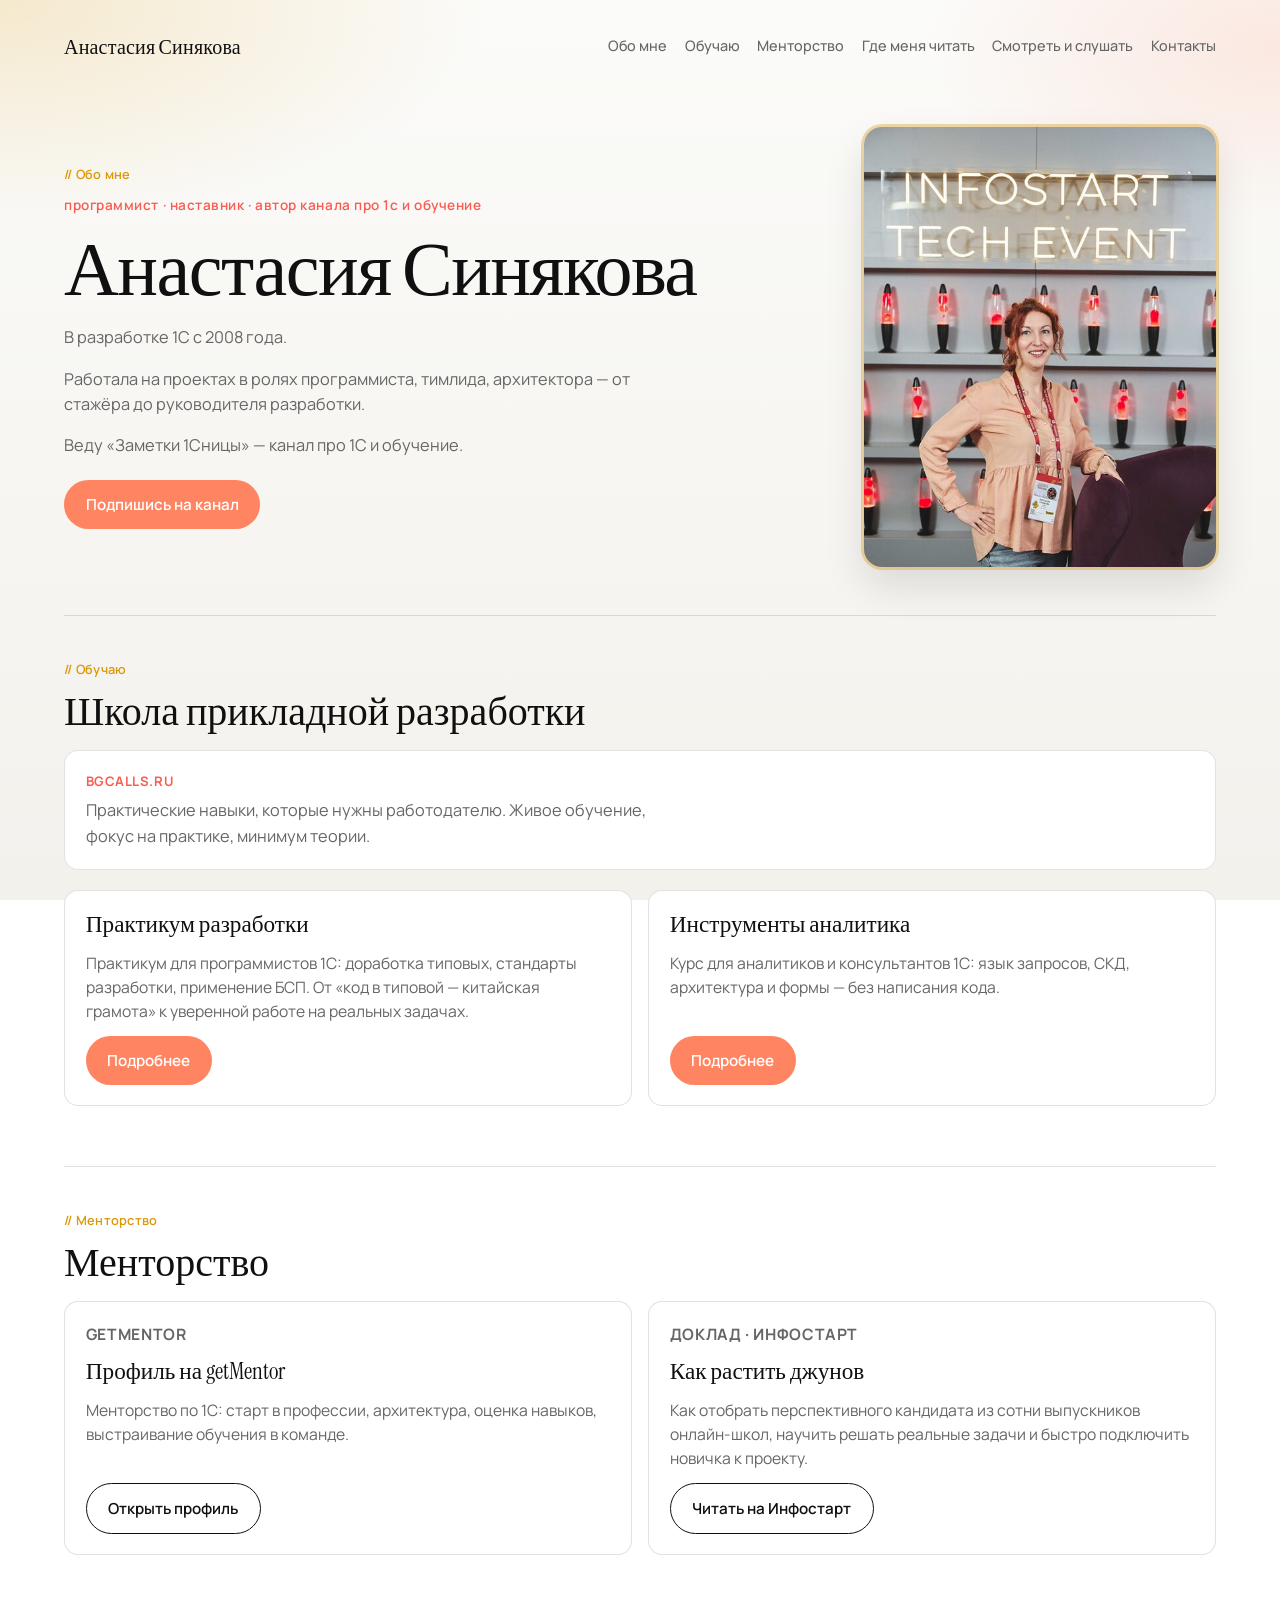
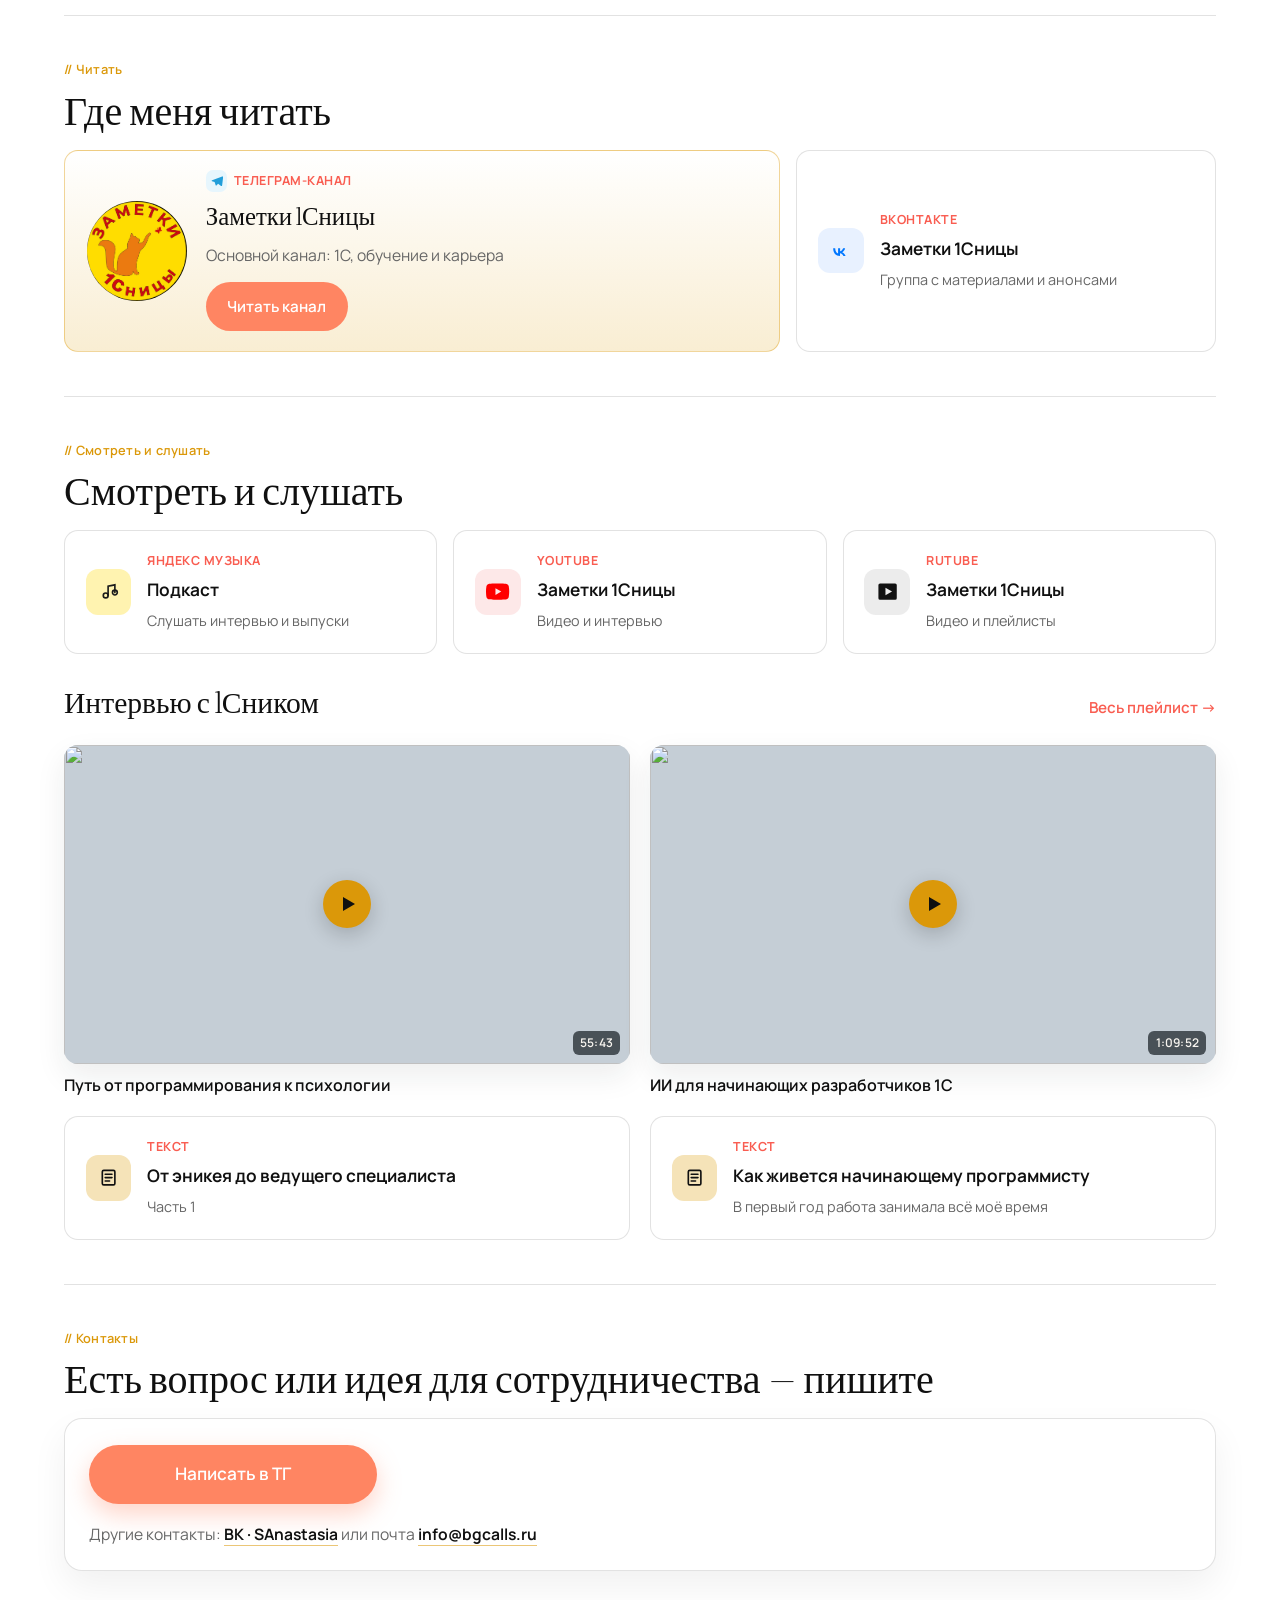
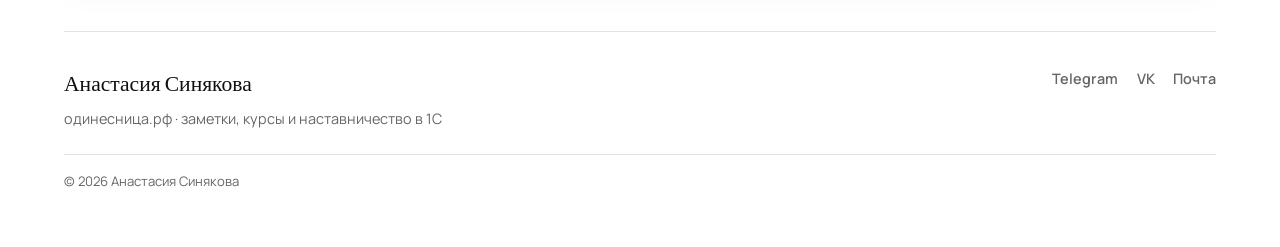
==== index.html @ dc279c99 "Keep two video interviews on the visiting card and point the rest to text posts on the blog. Co-auth" ====
<!DOCTYPE html>
<html lang="ru">
<head>
  <meta charset="UTF-8" />
  <meta name="viewport" content="width=device-width, initial-scale=1" />
  <title>Анастасия Синякова — одинесница.рф</title>
  <meta name="description" content="Анастасия Синякова — программист 1С, наставник, автор канала про 1С и обучение." />
  <link rel="preconnect" href="https://fonts.googleapis.com" />
  <link rel="preconnect" href="https://fonts.gstatic.com" crossorigin />
  <link href="https://fonts.googleapis.com/css2?family=Instrument+Serif:ital@0;1&family=Manrope:wght@400;500;600;700&display=swap" rel="stylesheet" />
  <link rel="icon" type="image/png" href="assets/zametki.png" />
  <link rel="apple-touch-icon" href="assets/zametki.png" />
  <link rel="stylesheet" href="styles.css" />
</head>
<body>
  <div class="page">
    <header class="site-header">
      <a class="logo" href="#about">Анастасия Синякова</a>
      <nav class="nav" aria-label="Разделы">
        <a href="#about">Обо мне</a>
        <a href="#obuchayu">Обучаю</a>
        <a href="#mentor">Менторство</a>
        <a href="#read">Где меня читать</a>
        <a href="#watch">Смотреть и слушать</a>
        <a href="#contacts">Контакты</a>
      </nav>
    </header>

    <main>
      <section class="hero reveal" id="about">
        <div class="hero-copy">
          <p class="section-label">// Обо мне</p>
          <p class="eyebrow">программист · наставник · автор канала про 1С и обучение</p>
          <h1>Анастасия&nbsp;Синякова</h1>
          <p class="section-text">
            В разработке 1С с 2008&nbsp;года.
          </p>
          <p class="section-text">
            Работала на проектах в ролях программиста, тимлида, архитектора —
            от стажёра до руководителя разработки.
          </p>
          <p class="section-text">
            Веду «Заметки&nbsp;1Сницы» — канал про 1С и обучение.
          </p>
          <a class="btn btn-primary" href="https://t.me/yellow_note" target="_blank" rel="noopener">
            Подпишись на канал
          </a>
        </div>
        <figure class="hero-photo">
          <img src="assets/anastasia.jpg" alt="Анастасия Синякова" width="640" height="800" />
        </figure>
      </section>

      <section class="section reveal" id="obuchayu">
        <p class="section-label">// Обучаю</p>
        <h2>Школа прикладной разработки</h2>
        <article class="school-card">
          <p class="school-kicker">bgcalls.ru</p>
          <p class="section-text">
            Практические навыки, которые нужны работодателю. Живое обучение,
            фокус на практике, минимум теории.
          </p>
        </article>
        <div class="course-grid stagger-in">
          <article class="course-card">
            <h3>Практикум разработки</h3>
            <p>
              Практикум для программистов 1С: доработка типовых, стандарты разработки,
              применение БСП. От «код в типовой — китайская грамота» к уверенной работе
              на реальных задачах.
            </p>
            <a class="btn btn-primary" href="https://bgcalls.ru/practice" target="_blank" rel="noopener">Подробнее</a>
          </article>
          <article class="course-card">
            <h3>Инструменты аналитика</h3>
            <p>
              Курс для аналитиков и консультантов 1С: язык запросов, СКД,
              архитектура и формы — без написания кода.
            </p>
            <a class="btn btn-primary" href="https://bgcalls.ru/tools" target="_blank" rel="noopener">Подробнее</a>
          </article>
        </div>
      </section>

      <section class="section reveal" id="mentor">
        <p class="section-label">// Менторство</p>
        <h2>Менторство</h2>
        <div class="course-grid stagger-in">
          <article class="mentor-card">
            <p class="school-kicker">getMentor</p>
            <h3>Профиль на getMentor</h3>
            <p>
              Менторство по 1С: старт в профессии, архитектура, оценка навыков,
              выстраивание обучения в команде.
            </p>
            <a class="btn btn-ghost" href="https://getmentor.dev/mentor/anastasiia-siniakova-1230" target="_blank" rel="noopener">Открыть профиль</a>
          </article>
          <article class="mentor-card">
            <p class="school-kicker">Доклад · Инфостарт</p>
            <h3>Как растить джунов</h3>
            <p>
              Как отобрать перспективного кандидата из сотни выпускников онлайн-школ,
              научить решать реальные задачи и быстро подключить новичка к проекту.
            </p>
            <a class="btn btn-ghost" href="https://infostart.ru/pm/2465328/" target="_blank" rel="noopener">Читать на Инфостарт</a>
          </article>
        </div>
      </section>

      <section class="section reveal" id="read">
        <p class="section-label">// Читать</p>
        <h2>Где меня читать</h2>
        <div class="read-grid stagger-in" aria-label="Где меня читать">
          <a class="social-card social-card-main" href="https://t.me/yellow_note" target="_blank" rel="noopener">
            <img class="channel-logo" src="assets/zametki.png" alt="Логотип канала «Заметки 1Сницы»" width="160" height="160" />
            <span class="social-card-copy">
              <span class="social-label">
                <span class="brand-icon brand-telegram" aria-hidden="true">
                  <svg viewBox="0 0 24 24"><path fill="currentColor" d="M21.5 4.5 3.8 11.2c-1.2.45-1.18 1.15-.22 1.45l4.55 1.42 1.74 5.35c.23.7.41.96.9.96.47 0 .68-.22 1.04-.6l2.5-2.57 5.2 3.84c.96.53 1.64.25 1.88-.89L23.2 5.66c.28-1.12-.43-1.62-1.7-1.16Z"/></svg>
                </span>
                Телеграм-канал
              </span>
              <span class="social-title">Заметки 1Сницы</span>
              <span class="social-desc">Основной канал: 1С, обучение и карьера</span>
              <span class="btn btn-primary">Читать канал</span>
            </span>
          </a>
          <a class="social-card social-card-row" href="https://vk.com/yellow_note" target="_blank" rel="noopener">
            <span class="brand-icon brand-icon-lg brand-vk" aria-hidden="true">
              <svg viewBox="0 0 24 24"><path fill="currentColor" d="M12.7 17.5h-1.3c-4.4 0-7-3-7.1-8h2.1c.1 3.6 1.7 5.1 3 5.4V9.5h2.1v3.1c1.3-.1 2.6-1.6 3.1-3.1h2.1c-.4 2.1-2 3.7-3.1 4.3 1.1.5 2.9 2 3.6 3.7h-2.3c-.5-1.3-1.8-2.6-3.5-2.8v2.8Z"/></svg>
            </span>
            <span class="social-card-copy">
              <span class="social-label">ВКонтакте</span>
              <span class="social-title">Заметки 1Сницы</span>
              <span class="social-desc">Группа с материалами и анонсами</span>
            </span>
          </a>
        </div>
      </section>

      <section class="section reveal" id="watch">
        <p class="section-label">// Смотреть и слушать</p>
        <h2>Смотреть и слушать</h2>
        <div class="watch-grid stagger-in" aria-label="Платформы">
          <a class="social-card social-card-row" href="https://music.yandex.ru/album/25889042" target="_blank" rel="noopener">
            <span class="brand-icon brand-icon-lg brand-ymusic" aria-hidden="true">
              <svg viewBox="0 0 24 24" fill="none"><path d="M9 18.5a2.5 2.5 0 1 0 0-5 2.5 2.5 0 0 0 0 5Z" stroke="currentColor" stroke-width="1.7"/><path d="M11.5 16V6.5l7-1.5V13" stroke="currentColor" stroke-width="1.7" stroke-linecap="round"/><path d="M18.5 15.5a2.5 2.5 0 1 0 0-5 2.5 2.5 0 0 0 0 5Z" stroke="currentColor" stroke-width="1.7"/></svg>
            </span>
            <span class="social-card-copy">
              <span class="social-label">Яндекс Музыка</span>
              <span class="social-title">Подкаст</span>
              <span class="social-desc">Слушать интервью и выпуски</span>
            </span>
          </a>
          <a class="social-card social-card-row" href="https://www.youtube.com/@yellow_notes" target="_blank" rel="noopener">
            <span class="brand-icon brand-icon-lg brand-youtube" aria-hidden="true">
              <svg viewBox="0 0 24 24"><path fill="currentColor" d="M23.5 6.2a3 3 0 0 0-2.1-2.1C19.5 3.6 12 3.6 12 3.6s-7.5 0-9.4.5A3 3 0 0 0 .5 6.2 31.5 31.5 0 0 0 0 12a31.5 31.5 0 0 0 .5 5.8 3 3 0 0 0 2.1 2.1c1.9.5 9.4.5 9.4.5s7.5 0 9.4-.5a3 3 0 0 0 2.1-2.1A31.5 31.5 0 0 0 24 12a31.5 31.5 0 0 0-.5-5.8ZM9.8 15.5V8.5L15.8 12l-6 3.5Z"/></svg>
            </span>
            <span class="social-card-copy">
              <span class="social-label">YouTube</span>
              <span class="social-title">Заметки 1Сницы</span>
              <span class="social-desc">Видео и интервью</span>
            </span>
          </a>
          <a class="social-card social-card-row" href="https://rutube.ru/channel/43497980/" target="_blank" rel="noopener">
            <span class="brand-icon brand-icon-lg brand-rutube" aria-hidden="true">
              <svg viewBox="0 0 24 24"><path fill="currentColor" d="M4.2 3.5h15.6A1.7 1.7 0 0 1 21.5 5.2v13.6a1.7 1.7 0 0 1-1.7 1.7H4.2A1.7 1.7 0 0 1 2.5 18.8V5.2A1.7 1.7 0 0 1 4.2 3.5Zm5.6 4.6v7.8l6.8-3.9-6.8-3.9Z"/></svg>
            </span>
            <span class="social-card-copy">
              <span class="social-label">RuTube</span>
              <span class="social-title">Заметки 1Сницы</span>
              <span class="social-desc">Видео и плейлисты</span>
            </span>
          </a>
        </div>

        <div class="section-head interviews-head">
          <h3 class="interviews-title">Интервью с 1Сником</h3>
          <a class="text-link" href="https://rutube.ru/plst/815380/" target="_blank" rel="noopener">Весь плейлист →</a>
        </div>
        <div class="video-grid">
          <a class="video-card" href="https://rutube.ru/video/4ad497bf7cc2895d8033623122143867/" target="_blank" rel="noopener">
            <div class="video-thumb">
              <img src="https://pic.rtbcdn.ru/video/2026-07-08/89/26/892669a21a1896ead6a1e924801299f7.jpg" alt="" loading="lazy" />
              <span class="play" aria-hidden="true"></span>
              <span class="duration">55:43</span>
            </div>
            <h3>Путь от программирования к психологии</h3>
          </a>
          <a class="video-card" href="https://rutube.ru/video/1ad2a1ddbba7c732e409848e9335a3c7/" target="_blank" rel="noopener">
            <div class="video-thumb">
              <img src="https://pic.rtbcdn.ru/video/2026-06-13/8b/f0/8bf0c888ad5359ac24db605c2f47b601.jpg" alt="" loading="lazy" />
              <span class="play" aria-hidden="true"></span>
              <span class="duration">1:09:52</span>
            </div>
            <h3>ИИ для начинающих разработчиков 1С</h3>
          </a>
        </div>
        <div class="video-grid interview-read-grid">
          <a class="social-card social-card-row" href="https://одинесница.рф/blog/tpost/0s7syhnmv1-intervyu-s-1snikom-ot-enikeya-do-vedusch" target="_blank" rel="noopener">
            <span class="brand-icon brand-icon-lg brand-textpost" aria-hidden="true">
              <svg viewBox="0 0 24 24" fill="none"><path d="M7 4.5h10A1.5 1.5 0 0 1 18.5 6v12A1.5 1.5 0 0 1 17 19.5H7A1.5 1.5 0 0 1 5.5 18V6A1.5 1.5 0 0 1 7 4.5Z" stroke="currentColor" stroke-width="1.7"/><path d="M8.5 8.5h7M8.5 12h7M8.5 15.5h4.5" stroke="currentColor" stroke-width="1.7" stroke-linecap="round"/></svg>
            </span>
            <span class="social-card-copy">
              <span class="social-label">Текст</span>
              <span class="social-title">От эникея до ведущего специалиста</span>
              <span class="social-desc">Часть 1</span>
            </span>
          </a>
          <a class="social-card social-card-row" href="https://одинесница.рф/blog/tpost/lai8ue43l1-intervyu-s-1snikom-kak-zhivetsya-nachina" target="_blank" rel="noopener">
            <span class="brand-icon brand-icon-lg brand-textpost" aria-hidden="true">
              <svg viewBox="0 0 24 24" fill="none"><path d="M7 4.5h10A1.5 1.5 0 0 1 18.5 6v12A1.5 1.5 0 0 1 17 19.5H7A1.5 1.5 0 0 1 5.5 18V6A1.5 1.5 0 0 1 7 4.5Z" stroke="currentColor" stroke-width="1.7"/><path d="M8.5 8.5h7M8.5 12h7M8.5 15.5h4.5" stroke="currentColor" stroke-width="1.7" stroke-linecap="round"/></svg>
            </span>
            <span class="social-card-copy">
              <span class="social-label">Текст</span>
              <span class="social-title">Как живется начинающему программисту</span>
              <span class="social-desc">В первый год работа занимала всё моё время</span>
            </span>
          </a>
        </div>
      </section>

      <section class="section reveal" id="contacts">
        <p class="section-label">// Контакты</p>
        <h2>Есть вопрос или идея для сотрудничества — пишите</h2>
        <div class="contacts-panel">
          <a class="btn btn-telegram" href="https://t.me/sAnastasia" target="_blank" rel="noopener">Написать в ТГ</a>
          <p class="contacts-alt">
            Другие контакты:
            <a href="https://vk.com/sanastasia" target="_blank" rel="noopener">ВК · SAnastasia</a>
            или почта
            <a href="mailto:info@bgcalls.ru">info@bgcalls.ru</a>
          </p>
        </div>
      </section>
    </main>

    <footer class="site-footer reveal">
      <div class="footer-main">
        <div class="footer-brand">
          <p class="footer-name">Анастасия Синякова</p>
          <p class="footer-muted">одинесница.рф · заметки, курсы и наставничество в 1С</p>
        </div>
        <ul class="footer-links">
          <li><a href="https://t.me/sAnastasia" target="_blank" rel="noopener">Telegram</a></li>
          <li><a href="https://vk.com/sanastasia" target="_blank" rel="noopener">VK</a></li>
          <li><a href="mailto:info@bgcalls.ru">Почта</a></li>
        </ul>
      </div>
      <p class="footer-copy">© <span id="year"></span> Анастасия Синякова</p>
    </footer>
  </div>

  <script src="script.js"></script>
</body>
</html>
---- styles.css ----
:root {
  --bg: #fbfbf9;
  --bg-deep: #f3f1ec;
  --ink: #101010;
  --muted: #666666;
  --line: rgba(16, 16, 16, 0.12);
  --yellow: #db9809;
  --yellow-soft: #f5e3b8;
  --coral: #ff8562;
  --coral-deep: #f95d51;
  --accent: var(--yellow);
  --surface: #ffffff;
  --radius: 14px;
  --font-sans: "Manrope", system-ui, sans-serif;
  --font-display: "Instrument Serif", Georgia, serif;
  --max: 72rem;
}

*,
*::before,
*::after {
  box-sizing: border-box;
}

html {
  scroll-behavior: smooth;
}

body {
  margin: 0;
  min-height: 100vh;
  font-family: var(--font-sans);
  color: var(--ink);
  background:
    radial-gradient(ellipse 70% 45% at 0% 0%, rgba(219, 152, 9, 0.18) 0%, transparent 55%),
    radial-gradient(ellipse 55% 40% at 100% 5%, rgba(255, 133, 98, 0.16) 0%, transparent 50%),
    linear-gradient(180deg, var(--bg) 0%, var(--bg-deep) 100%);
  background-attachment: fixed;
  line-height: 1.55;
  -webkit-font-smoothing: antialiased;
}

a {
  color: inherit;
  text-decoration: none;
}

img {
  display: block;
  max-width: 100%;
}

.page {
  width: min(100% - 2rem, var(--max));
  margin: 0 auto;
  padding: 1.25rem 0 3rem;
}

.site-header {
  display: flex;
  align-items: center;
  justify-content: space-between;
  gap: 1rem;
  padding: 0.75rem 0 1.5rem;
}

.logo {
  font-family: var(--font-display);
  font-size: 1.25rem;
  letter-spacing: 0.01em;
}

.nav {
  display: flex;
  flex-wrap: wrap;
  gap: 0.35rem 1.1rem;
  font-size: 0.9rem;
  font-weight: 500;
  color: var(--muted);
}

.nav a {
  position: relative;
  padding-bottom: 0.15rem;
  transition: color 0.2s ease;
}

.nav a::after {
  content: "";
  position: absolute;
  left: 0;
  bottom: 0;
  width: 100%;
  height: 1.5px;
  background: var(--yellow);
  transform: scaleX(0);
  transform-origin: left;
  transition: transform 0.28s ease;
}

.nav a:hover {
  color: var(--ink);
}

.nav a:hover::after {
  transform: scaleX(1);
}

.hero {
  display: grid;
  grid-template-columns: minmax(0, 1.15fr) minmax(220px, 0.75fr);
  gap: 2.5rem 3rem;
  align-items: center;
  padding: 2.5rem 0 3rem;
}

.hero-copy .section-label {
  margin-bottom: 0.65rem;
}

.hero-copy .section-text {
  max-width: 36rem;
}

.hero-copy .btn {
  margin: 0.35rem 0 0;
}

.channel-logo {
  display: block;
  width: 6.25rem;
  height: 6.25rem;
  border-radius: 50%;
  object-fit: cover;
  background: #f4d000;
  flex-shrink: 0;
}

.hero-photo {
  margin: 0;
  justify-self: end;
  width: min(100%, 22rem);
  aspect-ratio: 4 / 5;
  border-radius: 18px;
  overflow: hidden;
  background: var(--yellow-soft);
  box-shadow:
    0 0 0 3px rgba(219, 152, 9, 0.35),
    0 18px 40px rgba(16, 16, 16, 0.12);
  animation: photo-in 0.9s ease 0.15s both;
}

.hero-photo img {
  width: 100%;
  height: 100%;
  object-fit: cover;
  object-position: center top;
}

.eyebrow {
  margin: 0 0 0.85rem;
  font-size: 0.85rem;
  font-weight: 600;
  letter-spacing: 0.04em;
  text-transform: lowercase;
  color: var(--coral-deep);
}

.hero h1 {
  margin: 0 0 1rem;
  font-family: var(--font-display);
  font-size: clamp(2.75rem, 8vw, 4.75rem);
  font-weight: 400;
  line-height: 1.05;
  letter-spacing: -0.02em;
}

.lead {
  margin: 0 0 1.75rem;
  font-size: 1.05rem;
  color: var(--muted);
  max-width: 34rem;
}

.cta-row {
  display: flex;
  flex-wrap: wrap;
  gap: 0.75rem;
}

.btn {
  display: inline-flex;
  align-items: center;
  justify-content: center;
  padding: 0.8rem 1.35rem;
  border-radius: 999px;
  font-size: 0.95rem;
  font-weight: 600;
  transition: transform 0.2s ease, background 0.2s ease, color 0.2s ease, border-color 0.2s ease;
}

.btn:hover {
  transform: translateY(-1px);
}

.btn-primary {
  background: var(--coral);
  color: #fff;
}

.btn-primary:hover {
  background: var(--coral-deep);
}

.btn-ghost {
  background: transparent;
  border: 1.5px solid var(--ink);
  color: var(--ink);
}

.btn-ghost:hover {
  background: var(--yellow-soft);
  border-color: var(--yellow);
}

.section {
  padding: 2.75rem 0;
  border-top: 1px solid var(--line);
}

.section-label {
  margin: 0 0 0.5rem;
  font-size: 0.8rem;
  font-weight: 600;
  color: var(--yellow);
  letter-spacing: 0.02em;
}

.section h2 {
  margin: 0 0 1rem;
  font-family: var(--font-display);
  font-size: clamp(1.85rem, 4vw, 2.5rem);
  font-weight: 400;
  line-height: 1.15;
}

.section-text {
  margin: 0 0 1rem;
  max-width: 38rem;
  color: var(--muted);
  font-size: 1.02rem;
}

.section-text:last-child {
  margin-bottom: 0;
}

.about-grid {
  display: grid;
  grid-template-columns: minmax(0, 1.4fr) minmax(0, 0.85fr);
  gap: 2rem 2.5rem;
  align-items: start;
}

.about-copy .btn {
  margin-top: 0.35rem;
}

.about-points {
  list-style: none;
  margin: 0.35rem 0 0;
  padding: 0;
  display: grid;
  gap: 0.85rem;
}

.about-points li {
  display: grid;
  gap: 0.2rem;
  padding: 0.85rem 0;
  border-top: 1px solid var(--line);
}

.about-points li:last-child {
  border-bottom: 1px solid var(--line);
}

.point-label {
  font-family: var(--font-display);
  font-size: 1.35rem;
  line-height: 1.2;
  color: var(--ink);
}

.point-text {
  font-size: 0.92rem;
  color: var(--muted);
}

.section-head {
  display: flex;
  flex-wrap: wrap;
  align-items: baseline;
  justify-content: space-between;
  gap: 0.75rem 1.5rem;
  margin-bottom: 1.5rem;
}

.section-head h2 {
  margin: 0;
}

.text-link {
  font-size: 0.95rem;
  font-weight: 600;
  color: var(--coral-deep);
  transition: color 0.2s ease;
}

.text-link:hover {
  color: var(--ink);
}

.school-card,
.course-card,
.mentor-card,
.social-card {
  background: var(--surface);
  border: 1px solid var(--line);
  border-radius: var(--radius);
  padding: 1.25rem 1.3rem;
  transition: border-color 0.2s ease, transform 0.2s ease, background 0.2s ease;
}

.school-card {
  margin: 0.35rem 0 1.25rem;
}

.school-kicker {
  margin: 0 0 0.45rem;
  font-size: 0.82rem;
  font-weight: 700;
  letter-spacing: 0.04em;
  text-transform: uppercase;
  color: var(--coral-deep);
}

.course-grid,
.social-grid,
.read-grid,
.watch-grid {
  display: grid;
  gap: 1rem;
}

.course-grid {
  grid-template-columns: repeat(2, minmax(0, 1fr));
  margin-bottom: 1rem;
}

.course-card,
.mentor-card {
  display: flex;
  flex-direction: column;
  align-items: flex-start;
  gap: 0.75rem;
}

.mentor-card .school-kicker {
  margin-bottom: 0;
}

.course-card h3,
.mentor-card h3 {
  margin: 0;
  font-family: var(--font-display);
  font-size: 1.45rem;
  font-weight: 400;
  line-height: 1.2;
}

.course-card p,
.mentor-card p {
  margin: 0;
  color: var(--muted);
  font-size: 0.98rem;
}

.course-card .btn,
.mentor-card .btn {
  margin-top: auto;
}

.social-grid {
  grid-template-columns: repeat(3, minmax(0, 1fr));
  margin-top: 0.35rem;
}

.read-grid {
  grid-template-columns: minmax(0, 1.45fr) minmax(0, 0.85fr);
  margin-top: 0.35rem;
  align-items: stretch;
}

.social-card {
  display: flex;
  flex-direction: column;
  gap: 0.35rem;
}

.social-card-main {
  display: grid;
  grid-template-columns: auto minmax(0, 1fr);
  align-items: center;
  gap: 1rem 1.2rem;
  padding: 1.2rem 1.35rem;
  border-color: rgba(219, 152, 9, 0.4);
  background: linear-gradient(180deg, #fff 0%, var(--yellow-soft) 160%);
}

.social-card-copy {
  display: flex;
  flex-direction: column;
  align-items: flex-start;
  gap: 0.4rem;
  min-width: 0;
}

.social-card-row {
  display: grid;
  grid-template-columns: auto minmax(0, 1fr);
  align-items: center;
  gap: 0.9rem 1rem;
}

.brand-icon {
  display: grid;
  place-items: center;
  width: 1.35rem;
  height: 1.35rem;
  border-radius: 7px;
  flex-shrink: 0;
}

.brand-icon svg {
  width: 0.85rem;
  height: 0.85rem;
}

.brand-icon-lg {
  width: 2.85rem;
  height: 2.85rem;
  border-radius: 12px;
}

.brand-icon-lg svg {
  width: 1.45rem;
  height: 1.45rem;
}

.brand-telegram {
  background: #e7f6fd;
  color: #229ed9;
}

.brand-vk {
  background: #e8f1ff;
  color: #0077ff;
}

.brand-youtube {
  background: #fde8e8;
  color: #ff0000;
}

.brand-rutube {
  background: #ececec;
  color: #111;
}

.brand-ymusic {
  background: #fff3b0;
  color: #1a1a1a;
}

.brand-textpost {
  background: var(--yellow-soft);
  color: var(--ink);
}

.watch-grid {
  grid-template-columns: repeat(auto-fit, minmax(15.5rem, 1fr));
  margin: 0.35rem 0 2rem;
}

.interviews-head {
  margin-top: 0.5rem;
}

.interviews-title {
  margin: 0;
  font-family: var(--font-display);
  font-size: clamp(1.45rem, 3vw, 1.85rem);
  font-weight: 400;
  line-height: 1.2;
}


.social-card-main .social-title {
  font-family: var(--font-display);
  font-size: 1.55rem;
  font-weight: 400;
}

.social-card-main .social-desc {
  font-size: 0.98rem;
  margin-bottom: 0.35rem;
}

.social-card-main .btn {
  margin-top: 0.2rem;
  pointer-events: none;
}

.social-card:hover,
.course-card:hover,
.mentor-card:hover {
  border-color: rgba(219, 152, 9, 0.55);
  background: #fff;
  transform: translateY(-2px);
}

.social-card-main:hover {
  background: linear-gradient(180deg, #fff 0%, var(--yellow-soft) 160%);
}

.social-label {
  display: inline-flex;
  align-items: center;
  gap: 0.4rem;
  font-size: 0.78rem;
  font-weight: 700;
  letter-spacing: 0.04em;
  text-transform: uppercase;
  color: var(--coral-deep);
}

.social-title {
  font-weight: 650;
  font-size: 1.08rem;
}

.social-desc {
  font-size: 0.9rem;
  color: var(--muted);
}

.js .stagger-in:not(.is-in) > * {
  opacity: 0;
  transform: translateY(10px);
}

.stagger-in.is-in > * {
  animation: rise 0.55s ease both;
}

.stagger-in.is-in > *:nth-child(1) { animation-delay: 0.02s; }
.stagger-in.is-in > *:nth-child(2) { animation-delay: 0.1s; }
.stagger-in.is-in > *:nth-child(3) { animation-delay: 0.18s; }

.video-grid {
  display: grid;
  grid-template-columns: repeat(2, minmax(0, 1fr));
  gap: 1.25rem;
}

.interview-read-grid {
  margin-top: 1.25rem;
}

.video-card {
  display: flex;
  flex-direction: column;
  gap: 0.7rem;
}

.video-card h3 {
  margin: 0;
  font-family: var(--font-sans);
  font-size: 1rem;
  font-weight: 600;
  line-height: 1.35;
}

.video-thumb {
  position: relative;
  overflow: hidden;
  border-radius: var(--radius);
  aspect-ratio: 16 / 9;
  background: #c5ced6;
  box-shadow: 0 12px 30px rgba(26, 34, 40, 0.08);
}

.video-thumb img {
  width: 100%;
  height: 100%;
  object-fit: cover;
  transition: transform 0.45s ease;
}

.video-card:hover .video-thumb img {
  transform: scale(1.04);
}

.play {
  position: absolute;
  inset: 50% auto auto 50%;
  width: 3rem;
  height: 3rem;
  margin: -1.5rem 0 0 -1.5rem;
  border-radius: 50%;
  background: var(--yellow);
  box-shadow: 0 6px 20px rgba(16, 16, 16, 0.2);
  transition: transform 0.2s ease;
}

.play::after {
  content: "";
  position: absolute;
  top: 50%;
  left: 54%;
  width: 0;
  height: 0;
  border-style: solid;
  border-width: 0.45rem 0 0.45rem 0.75rem;
  border-color: transparent transparent transparent var(--ink);
  transform: translate(-50%, -50%);
}

.video-card:hover .play {
  transform: scale(1.06);
}

.duration {
  position: absolute;
  right: 0.6rem;
  bottom: 0.55rem;
  padding: 0.15rem 0.45rem;
  border-radius: 6px;
  background: rgba(26, 34, 40, 0.72);
  color: #f7f4ef;
  font-size: 0.75rem;
  font-weight: 600;
  letter-spacing: 0.02em;
}

.contacts-panel {
  margin-top: 0.5rem;
  padding: 1.6rem 1.5rem 1.5rem;
  background: var(--surface);
  border: 1px solid var(--line);
  border-radius: calc(var(--radius) + 4px);
  box-shadow: 0 16px 36px rgba(16, 16, 16, 0.06);
}

.btn-telegram {
  display: inline-flex;
  min-width: min(100%, 18rem);
  padding: 1rem 1.7rem;
  font-size: 1.08rem;
  background: var(--coral);
  color: #fff;
  box-shadow: 0 10px 24px rgba(255, 133, 98, 0.35);
}

.btn-telegram:hover {
  background: var(--coral-deep);
  box-shadow: 0 12px 28px rgba(249, 93, 81, 0.4);
}

.contacts-alt {
  margin: 1.15rem 0 0;
  max-width: 36rem;
  color: var(--muted);
  font-size: 0.98rem;
}

.contacts-alt a {
  font-weight: 650;
  color: var(--ink);
  border-bottom: 1.5px solid rgba(219, 152, 9, 0.55);
  transition: color 0.2s ease, border-color 0.2s ease;
}

.contacts-alt a:hover {
  color: var(--coral-deep);
  border-color: var(--coral);
}

.site-footer {
  margin-top: 1rem;
  padding: 2.25rem 0 0.5rem;
  border-top: 1px solid var(--line);
  font-size: 0.9rem;
}

.footer-main {
  display: flex;
  flex-wrap: wrap;
  align-items: flex-start;
  justify-content: space-between;
  gap: 1.25rem 2rem;
  margin-bottom: 1.5rem;
}

.footer-name {
  margin: 0 0 0.35rem;
  font-family: var(--font-display);
  font-size: 1.35rem;
}

.footer-brand .footer-muted {
  margin: 0;
  max-width: 26rem;
}

.footer-links {
  list-style: none;
  margin: 0;
  padding: 0;
  display: flex;
  flex-wrap: wrap;
  gap: 0.5rem 1.15rem;
  font-weight: 600;
}

.footer-links a {
  color: var(--muted);
  transition: color 0.2s ease;
}

.footer-links a:hover {
  color: var(--coral-deep);
}

.footer-copy {
  margin: 0;
  padding-top: 1rem;
  border-top: 1px solid var(--line);
  color: var(--muted);
  font-size: 0.82rem;
}

.footer-muted {
  color: var(--muted);
}

.js .reveal {
  opacity: 0;
  transform: translateY(16px);
  transition: opacity 0.65s ease, transform 0.65s ease;
}

.js .reveal.is-in {
  opacity: 1;
  transform: translateY(0);
}

@keyframes rise {
  from {
    opacity: 0;
    transform: translateY(14px);
  }
  to {
    opacity: 1;
    transform: translateY(0);
  }
}

@keyframes photo-in {
  from {
    opacity: 0;
    transform: translateY(18px) scale(0.98);
  }
  to {
    opacity: 1;
    transform: translateY(0) scale(1);
  }
}

@media (max-width: 820px) {
  .hero {
    grid-template-columns: 1fr;
    padding: 2rem 0 2.25rem;
  }

  .hero-photo {
    order: -1;
    justify-self: start;
    width: min(100%, 16rem);
  }

  .channel-logo {
    width: 4.75rem;
    height: 4.75rem;
  }

  .about-grid {
    grid-template-columns: 1fr;
    gap: 1.25rem;
  }

  .course-grid,
  .social-grid,
  .read-grid,
  .watch-grid {
    grid-template-columns: 1fr;
  }
}

@media (max-width: 720px) {
  .site-header {
    flex-direction: column;
    align-items: flex-start;
  }

  .video-grid {
    grid-template-columns: 1fr;
  }
}

@media (prefers-reduced-motion: reduce) {
  html {
    scroll-behavior: auto;
  }

  body {
    background-attachment: scroll;
  }

  .reveal,
  .hero-photo,
  .video-thumb img,
  .play,
  .btn,
  .btn-telegram,
  .course-card,
  .social-card,
  .mentor-card,
  .nav a::after,
  .js .stagger-in:not(.is-in) > * {
    animation: none !important;
    transition: none !important;
    opacity: 1 !important;
    transform: none !important;
  }
}
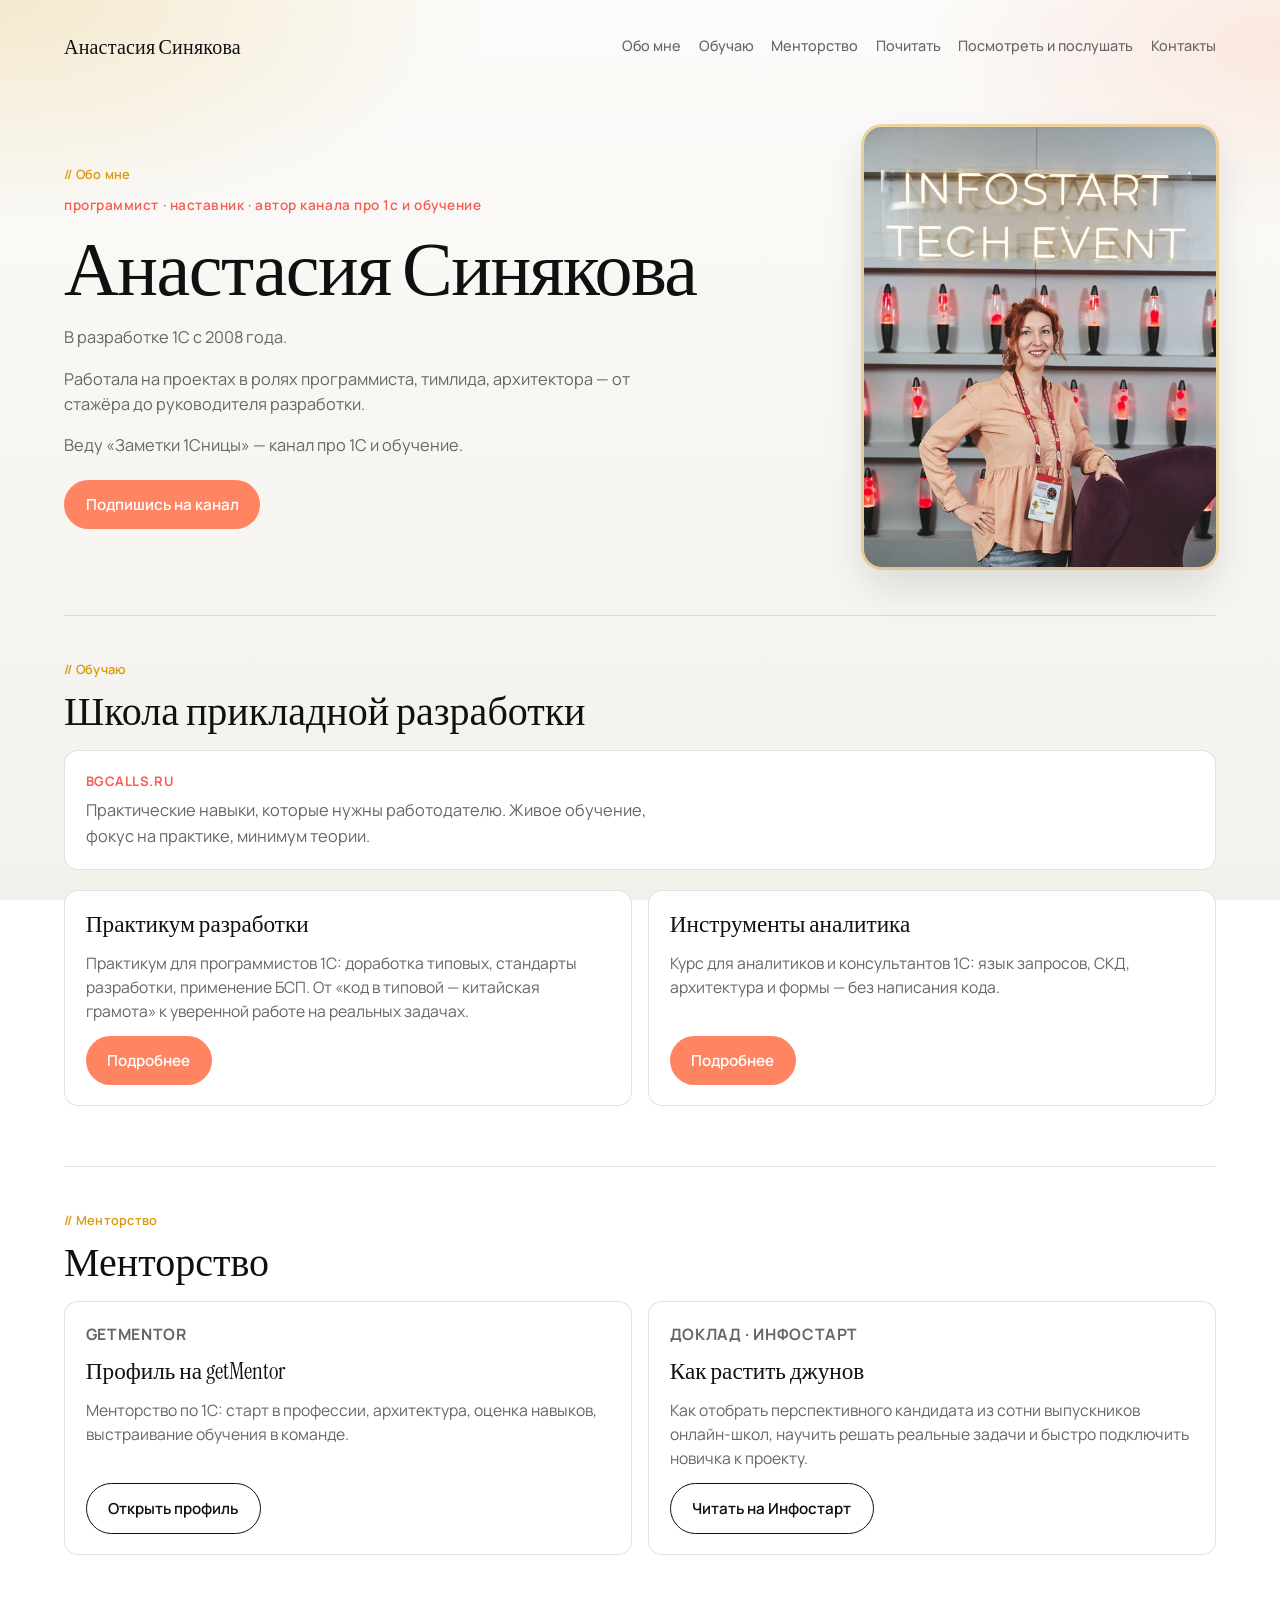
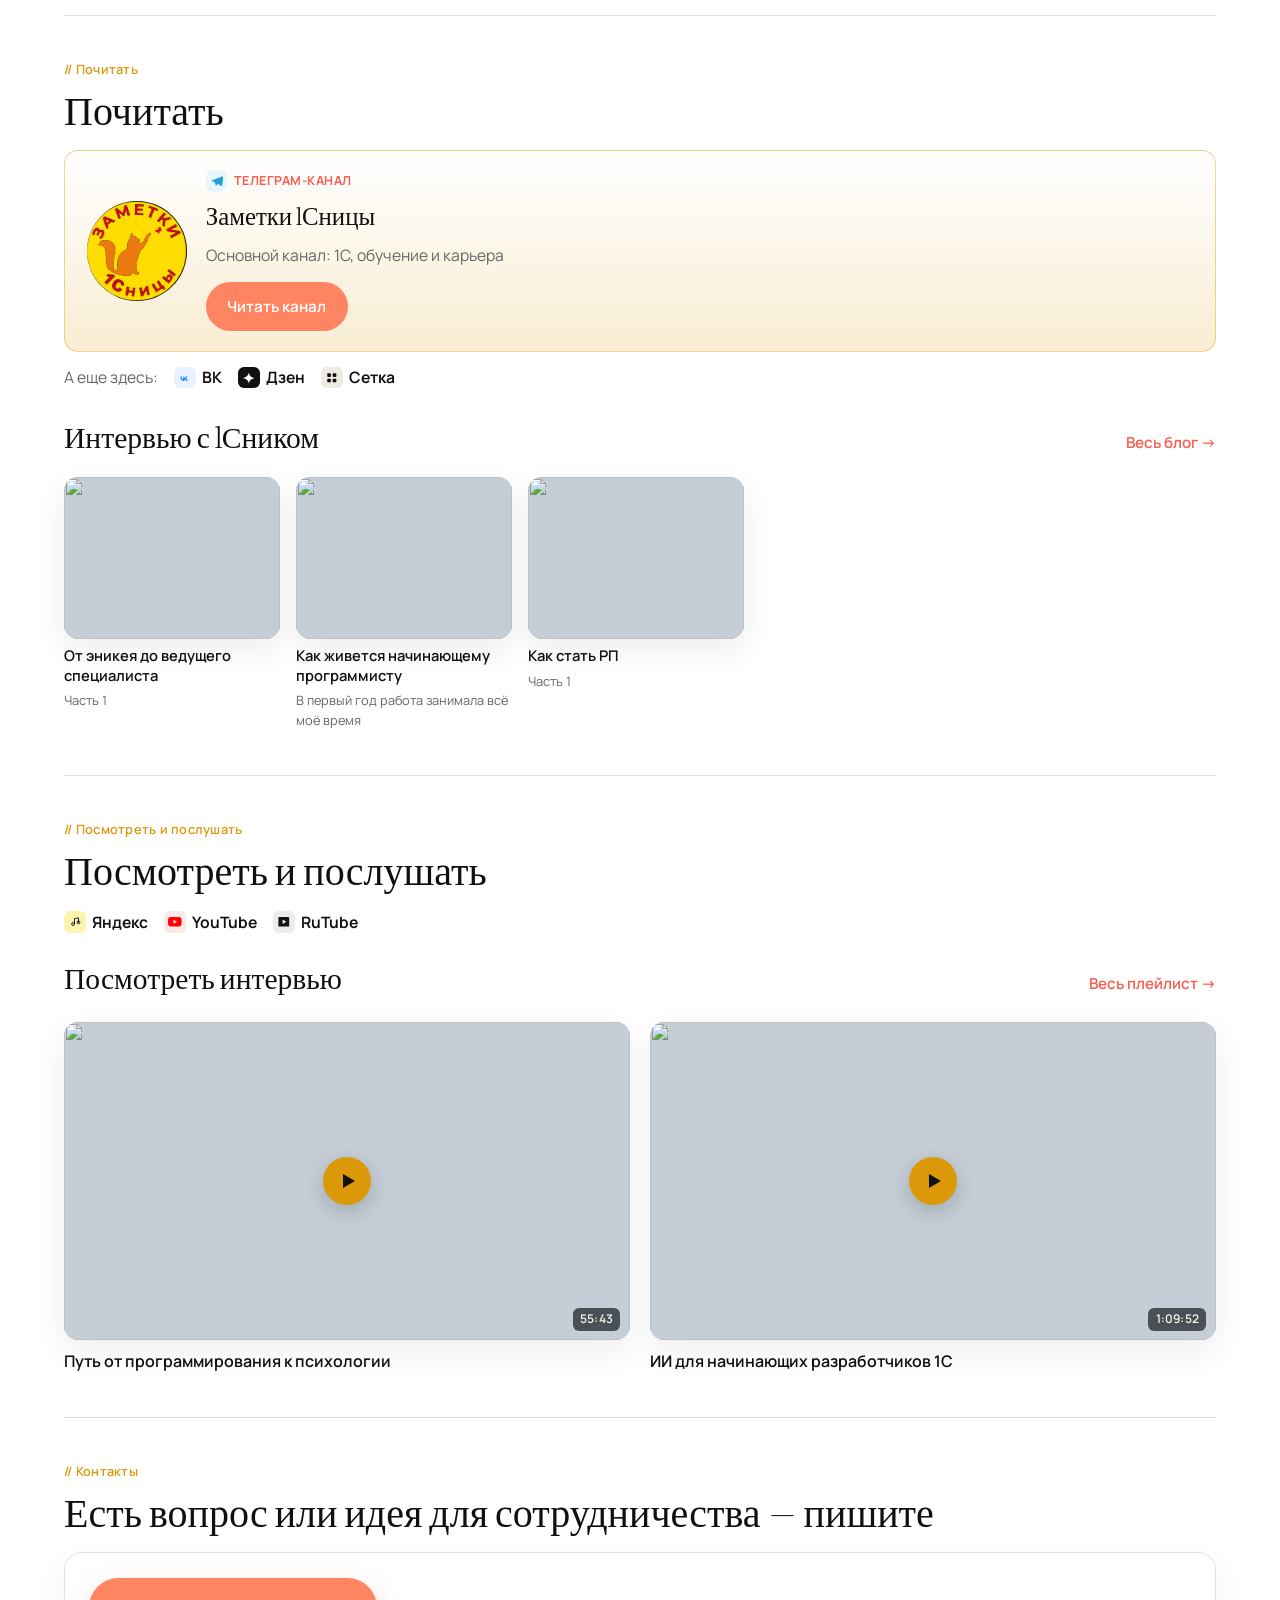
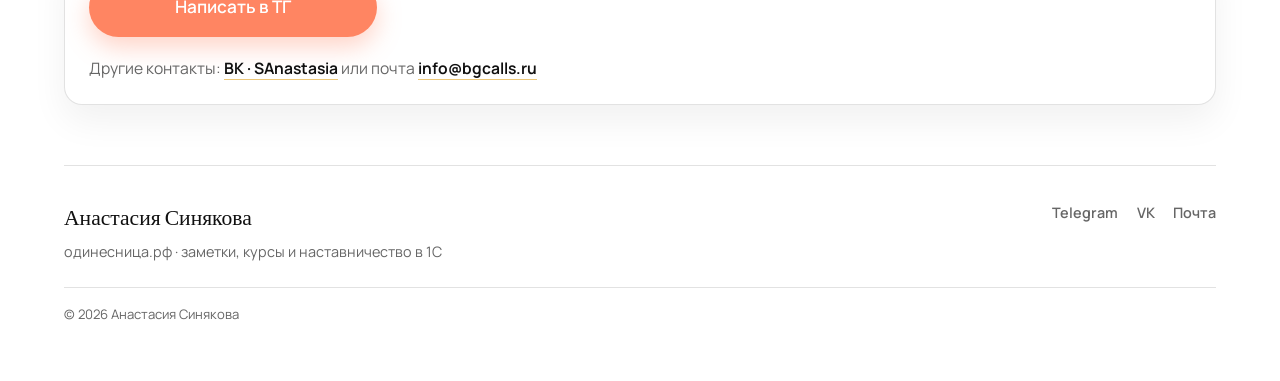
==== commit dca45962: "Point text interviews at the blog subdomain and group extra channels into compact rows. Co-authored-" ====
--- a/index.html
+++ b/index.html
@@ -20,8 +20,8 @@
         <a href="#about">Обо мне</a>
         <a href="#obuchayu">Обучаю</a>
         <a href="#mentor">Менторство</a>
-        <a href="#read">Где меня читать</a>
-        <a href="#watch">Смотреть и слушать</a>
+        <a href="#read">Почитать</a>
+        <a href="#watch">Посмотреть и послушать</a>
         <a href="#contacts">Контакты</a>
       </nav>
     </header>
@@ -108,74 +108,99 @@
       </section>
 
       <section class="section reveal" id="read">
-        <p class="section-label">// Читать</p>
-        <h2>Где меня читать</h2>
-        <div class="read-grid stagger-in" aria-label="Где меня читать">
-          <a class="social-card social-card-main" href="https://t.me/yellow_note" target="_blank" rel="noopener">
-            <img class="channel-logo" src="assets/zametki.png" alt="Логотип канала «Заметки 1Сницы»" width="160" height="160" />
-            <span class="social-card-copy">
-              <span class="social-label">
-                <span class="brand-icon brand-telegram" aria-hidden="true">
-                  <svg viewBox="0 0 24 24"><path fill="currentColor" d="M21.5 4.5 3.8 11.2c-1.2.45-1.18 1.15-.22 1.45l4.55 1.42 1.74 5.35c.23.7.41.96.9.96.47 0 .68-.22 1.04-.6l2.5-2.57 5.2 3.84c.96.53 1.64.25 1.88-.89L23.2 5.66c.28-1.12-.43-1.62-1.7-1.16Z"/></svg>
-                </span>
-                Телеграм-канал
+        <p class="section-label">// Почитать</p>
+        <h2>Почитать</h2>
+        <a class="social-card social-card-main read-main" href="https://t.me/yellow_note" target="_blank" rel="noopener">
+          <img class="channel-logo" src="assets/zametki.png" alt="Логотип канала «Заметки 1Сницы»" width="160" height="160" />
+          <span class="social-card-copy">
+            <span class="social-label">
+              <span class="brand-icon brand-telegram" aria-hidden="true">
+                <svg viewBox="0 0 24 24"><path fill="currentColor" d="M21.5 4.5 3.8 11.2c-1.2.45-1.18 1.15-.22 1.45l4.55 1.42 1.74 5.35c.23.7.41.96.9.96.47 0 .68-.22 1.04-.6l2.5-2.57 5.2 3.84c.96.53 1.64.25 1.88-.89L23.2 5.66c.28-1.12-.43-1.62-1.7-1.16Z"/></svg>
               </span>
-              <span class="social-title">Заметки 1Сницы</span>
-              <span class="social-desc">Основной канал: 1С, обучение и карьера</span>
-              <span class="btn btn-primary">Читать канал</span>
-            </span>
-          </a>
-          <a class="social-card social-card-row" href="https://vk.com/yellow_note" target="_blank" rel="noopener">
-            <span class="brand-icon brand-icon-lg brand-vk" aria-hidden="true">
+              Телеграм-канал
+            </span>
+            <span class="social-title">Заметки 1Сницы</span>
+            <span class="social-desc">Основной канал: 1С, обучение и карьера</span>
+            <span class="btn btn-primary">Читать канал</span>
+          </span>
+        </a>
+        <p class="also-here">
+          А еще здесь:
+          <a href="https://vk.com/yellow_note" target="_blank" rel="noopener">
+            <span class="brand-icon brand-vk" aria-hidden="true">
               <svg viewBox="0 0 24 24"><path fill="currentColor" d="M12.7 17.5h-1.3c-4.4 0-7-3-7.1-8h2.1c.1 3.6 1.7 5.1 3 5.4V9.5h2.1v3.1c1.3-.1 2.6-1.6 3.1-3.1h2.1c-.4 2.1-2 3.7-3.1 4.3 1.1.5 2.9 2 3.6 3.7h-2.3c-.5-1.3-1.8-2.6-3.5-2.8v2.8Z"/></svg>
             </span>
-            <span class="social-card-copy">
-              <span class="social-label">ВКонтакте</span>
-              <span class="social-title">Заметки 1Сницы</span>
-              <span class="social-desc">Группа с материалами и анонсами</span>
-            </span>
+            ВК
+          </a>
+          <a href="https://dzen.ru/yellow_notes" target="_blank" rel="noopener">
+            <span class="brand-icon brand-dzen" aria-hidden="true">
+              <svg viewBox="0 0 24 24"><path fill="currentColor" d="M12 2.8c.55 3.15 1.9 5.55 4.05 7.25 1.85 1.45 4.15 2.15 6.35 2.15-.45.7-3.35 1.05-5.7 2.55-2.55 1.65-4.1 4.2-4.7 7.45-.55-3.15-1.9-5.55-4.05-7.25C6.1 13.5 3.8 12.8 1.6 12.8c.45-.7 3.35-1.05 5.7-2.55C9.85 8.6 11.4 6.05 12 2.8Z"/></svg>
+            </span>
+            Дзен
+          </a>
+          <a href="https://setka.ru/communities/01905b8f-888e-4441-a911-9ba3dfb1647d" target="_blank" rel="noopener">
+            <span class="brand-icon brand-setka" aria-hidden="true">
+              <svg viewBox="0 0 24 24"><rect x="4" y="4" width="6.4" height="6.4" rx="1.6" fill="currentColor"/><rect x="13.6" y="4" width="6.4" height="6.4" rx="1.6" fill="currentColor"/><rect x="4" y="13.6" width="6.4" height="6.4" rx="1.6" fill="currentColor"/><rect x="13.6" y="13.6" width="6.4" height="6.4" rx="1.6" fill="currentColor"/></svg>
+            </span>
+            Сетка
+          </a>
+        </p>
+
+        <div class="section-head interviews-head interview-read-head">
+          <h3 class="interviews-title">Интервью с 1Сником</h3>
+          <a class="text-link" href="http://blog.одинесница.рф/" target="_blank" rel="noopener">Весь блог →</a>
+        </div>
+        <div class="interview-read-grid">
+          <a class="video-card" href="http://blog.одинесница.рф/tpost/0s7syhnmv1-intervyu-s-1snikom-ot-enikeya-do-vedusch" target="_blank" rel="noopener">
+            <div class="video-thumb">
+              <img src="https://static.tildacdn.com/tild6235-3333-4665-b234-373862363865/image.png" alt="" loading="lazy" />
+            </div>
+            <h3>От эникея до ведущего специалиста</h3>
+            <p class="article-note">Часть 1</p>
+          </a>
+          <a class="video-card" href="http://blog.одинесница.рф/tpost/lai8ue43l1-intervyu-s-1snikom-kak-zhivetsya-nachina" target="_blank" rel="noopener">
+            <div class="video-thumb">
+              <img src="https://static.tildacdn.com/tild6363-3531-4633-b535-323333633936/image.png" alt="" loading="lazy" />
+            </div>
+            <h3>Как живется начинающему программисту</h3>
+            <p class="article-note">В первый год работа занимала всё моё время</p>
+          </a>
+          <a class="video-card" href="http://blog.одинесница.рф/tpost/818u0ktoh1-intervyu-s-1snikom-kak-stat-rp-chast-1" target="_blank" rel="noopener">
+            <div class="video-thumb">
+              <img src="https://static.tildacdn.com/tild3832-6535-4434-b035-333164666361/c5cf73d6ce5228ad607a.jpg" alt="" loading="lazy" />
+            </div>
+            <h3>Как стать РП</h3>
+            <p class="article-note">Часть 1</p>
           </a>
         </div>
       </section>
 
       <section class="section reveal" id="watch">
-        <p class="section-label">// Смотреть и слушать</p>
-        <h2>Смотреть и слушать</h2>
-        <div class="watch-grid stagger-in" aria-label="Платформы">
-          <a class="social-card social-card-row" href="https://music.yandex.ru/album/25889042" target="_blank" rel="noopener">
-            <span class="brand-icon brand-icon-lg brand-ymusic" aria-hidden="true">
+        <p class="section-label">// Посмотреть и послушать</p>
+        <h2>Посмотреть и послушать</h2>
+        <p class="also-here watch-links">
+          <a href="https://music.yandex.ru/album/25889042" target="_blank" rel="noopener">
+            <span class="brand-icon brand-ymusic" aria-hidden="true">
               <svg viewBox="0 0 24 24" fill="none"><path d="M9 18.5a2.5 2.5 0 1 0 0-5 2.5 2.5 0 0 0 0 5Z" stroke="currentColor" stroke-width="1.7"/><path d="M11.5 16V6.5l7-1.5V13" stroke="currentColor" stroke-width="1.7" stroke-linecap="round"/><path d="M18.5 15.5a2.5 2.5 0 1 0 0-5 2.5 2.5 0 0 0 0 5Z" stroke="currentColor" stroke-width="1.7"/></svg>
             </span>
-            <span class="social-card-copy">
-              <span class="social-label">Яндекс Музыка</span>
-              <span class="social-title">Подкаст</span>
-              <span class="social-desc">Слушать интервью и выпуски</span>
-            </span>
-          </a>
-          <a class="social-card social-card-row" href="https://www.youtube.com/@yellow_notes" target="_blank" rel="noopener">
-            <span class="brand-icon brand-icon-lg brand-youtube" aria-hidden="true">
+            Яндекс
+          </a>
+          <a href="https://www.youtube.com/@yellow_notes" target="_blank" rel="noopener">
+            <span class="brand-icon brand-youtube" aria-hidden="true">
               <svg viewBox="0 0 24 24"><path fill="currentColor" d="M23.5 6.2a3 3 0 0 0-2.1-2.1C19.5 3.6 12 3.6 12 3.6s-7.5 0-9.4.5A3 3 0 0 0 .5 6.2 31.5 31.5 0 0 0 0 12a31.5 31.5 0 0 0 .5 5.8 3 3 0 0 0 2.1 2.1c1.9.5 9.4.5 9.4.5s7.5 0 9.4-.5a3 3 0 0 0 2.1-2.1A31.5 31.5 0 0 0 24 12a31.5 31.5 0 0 0-.5-5.8ZM9.8 15.5V8.5L15.8 12l-6 3.5Z"/></svg>
             </span>
-            <span class="social-card-copy">
-              <span class="social-label">YouTube</span>
-              <span class="social-title">Заметки 1Сницы</span>
-              <span class="social-desc">Видео и интервью</span>
-            </span>
-          </a>
-          <a class="social-card social-card-row" href="https://rutube.ru/channel/43497980/" target="_blank" rel="noopener">
-            <span class="brand-icon brand-icon-lg brand-rutube" aria-hidden="true">
+            YouTube
+          </a>
+          <a href="https://rutube.ru/channel/43497980/" target="_blank" rel="noopener">
+            <span class="brand-icon brand-rutube" aria-hidden="true">
               <svg viewBox="0 0 24 24"><path fill="currentColor" d="M4.2 3.5h15.6A1.7 1.7 0 0 1 21.5 5.2v13.6a1.7 1.7 0 0 1-1.7 1.7H4.2A1.7 1.7 0 0 1 2.5 18.8V5.2A1.7 1.7 0 0 1 4.2 3.5Zm5.6 4.6v7.8l6.8-3.9-6.8-3.9Z"/></svg>
             </span>
-            <span class="social-card-copy">
-              <span class="social-label">RuTube</span>
-              <span class="social-title">Заметки 1Сницы</span>
-              <span class="social-desc">Видео и плейлисты</span>
-            </span>
-          </a>
-        </div>
+            RuTube
+          </a>
+        </p>
 
         <div class="section-head interviews-head">
-          <h3 class="interviews-title">Интервью с 1Сником</h3>
+          <h3 class="interviews-title">Посмотреть интервью</h3>
           <a class="text-link" href="https://rutube.ru/plst/815380/" target="_blank" rel="noopener">Весь плейлист →</a>
         </div>
         <div class="video-grid">
@@ -194,28 +219,6 @@
               <span class="duration">1:09:52</span>
             </div>
             <h3>ИИ для начинающих разработчиков 1С</h3>
-          </a>
-        </div>
-        <div class="video-grid interview-read-grid">
-          <a class="social-card social-card-row" href="https://одинесница.рф/blog/tpost/0s7syhnmv1-intervyu-s-1snikom-ot-enikeya-do-vedusch" target="_blank" rel="noopener">
-            <span class="brand-icon brand-icon-lg brand-textpost" aria-hidden="true">
-              <svg viewBox="0 0 24 24" fill="none"><path d="M7 4.5h10A1.5 1.5 0 0 1 18.5 6v12A1.5 1.5 0 0 1 17 19.5H7A1.5 1.5 0 0 1 5.5 18V6A1.5 1.5 0 0 1 7 4.5Z" stroke="currentColor" stroke-width="1.7"/><path d="M8.5 8.5h7M8.5 12h7M8.5 15.5h4.5" stroke="currentColor" stroke-width="1.7" stroke-linecap="round"/></svg>
-            </span>
-            <span class="social-card-copy">
-              <span class="social-label">Текст</span>
-              <span class="social-title">От эникея до ведущего специалиста</span>
-              <span class="social-desc">Часть 1</span>
-            </span>
-          </a>
-          <a class="social-card social-card-row" href="https://одинесница.рф/blog/tpost/lai8ue43l1-intervyu-s-1snikom-kak-zhivetsya-nachina" target="_blank" rel="noopener">
-            <span class="brand-icon brand-icon-lg brand-textpost" aria-hidden="true">
-              <svg viewBox="0 0 24 24" fill="none"><path d="M7 4.5h10A1.5 1.5 0 0 1 18.5 6v12A1.5 1.5 0 0 1 17 19.5H7A1.5 1.5 0 0 1 5.5 18V6A1.5 1.5 0 0 1 7 4.5Z" stroke="currentColor" stroke-width="1.7"/><path d="M8.5 8.5h7M8.5 12h7M8.5 15.5h4.5" stroke="currentColor" stroke-width="1.7" stroke-linecap="round"/></svg>
-            </span>
-            <span class="social-card-copy">
-              <span class="social-label">Текст</span>
-              <span class="social-title">Как живется начинающему программисту</span>
-              <span class="social-desc">В первый год работа занимала всё моё время</span>
-            </span>
           </a>
         </div>
       </section>
--- a/styles.css
+++ b/styles.css
@@ -347,7 +347,6 @@
 
 .course-grid,
 .social-grid,
-.read-grid,
 .watch-grid {
   display: grid;
   gap: 1rem;
@@ -396,10 +395,46 @@
   margin-top: 0.35rem;
 }
 
-.read-grid {
-  grid-template-columns: minmax(0, 1.45fr) minmax(0, 0.85fr);
+.read-main {
   margin-top: 0.35rem;
-  align-items: stretch;
+}
+
+.also-here {
+  display: flex;
+  flex-wrap: wrap;
+  align-items: center;
+  gap: 0.45rem 1rem;
+  margin: 0.85rem 0 0;
+  color: var(--muted);
+  font-size: 0.98rem;
+}
+
+.also-here a {
+  display: inline-flex;
+  align-items: center;
+  gap: 0.4rem;
+  font-weight: 650;
+  color: var(--ink);
+}
+
+.also-here a:hover {
+  color: var(--coral-deep);
+}
+
+.also-here .brand-icon {
+  width: 1.35rem;
+  height: 1.35rem;
+  border-radius: 6px;
+}
+
+.also-here .brand-icon svg {
+  width: 0.85rem;
+  height: 0.85rem;
+}
+
+.watch-links {
+  margin-top: 0.35rem;
+  margin-bottom: 1.75rem;
 }
 
 .social-card {
@@ -483,8 +518,13 @@
   color: #1a1a1a;
 }
 
-.brand-textpost {
-  background: var(--yellow-soft);
+.brand-dzen {
+  background: #111;
+  color: #fff;
+}
+
+.brand-setka {
+  background: #efeae3;
   color: var(--ink);
 }
 
@@ -495,6 +535,11 @@
 
 .interviews-head {
   margin-top: 0.5rem;
+}
+
+.interview-read-head {
+  margin-top: 2rem;
+  margin-bottom: 1.25rem;
 }
 
 .interviews-title {
@@ -575,7 +620,34 @@
 }
 
 .interview-read-grid {
-  margin-top: 1.25rem;
+  display: grid;
+  grid-template-columns: repeat(3, minmax(0, 13.5rem));
+  justify-content: start;
+  gap: 1rem;
+  margin-top: 0;
+}
+
+.interview-read-grid .video-thumb {
+  aspect-ratio: 4 / 3;
+}
+
+.interview-read-grid .video-card {
+  gap: 0.45rem;
+}
+
+.interview-read-grid .video-card h3 {
+  font-size: 0.92rem;
+}
+
+.interview-read-grid .article-note {
+  margin-top: -0.1rem;
+  font-size: 0.8rem;
+}
+
+.article-note {
+  margin: -0.35rem 0 0;
+  font-size: 0.9rem;
+  color: var(--muted);
 }
 
 .video-card {
@@ -812,7 +884,6 @@
 
   .course-grid,
   .social-grid,
-  .read-grid,
   .watch-grid {
     grid-template-columns: 1fr;
   }
@@ -826,6 +897,15 @@
 
   .video-grid {
     grid-template-columns: 1fr;
+  }
+
+  .interview-read-grid {
+    grid-template-columns: repeat(3, minmax(0, 1fr));
+    gap: 0.65rem;
+  }
+
+  .interview-read-grid .video-card h3 {
+    font-size: 0.78rem;
   }
 }
 
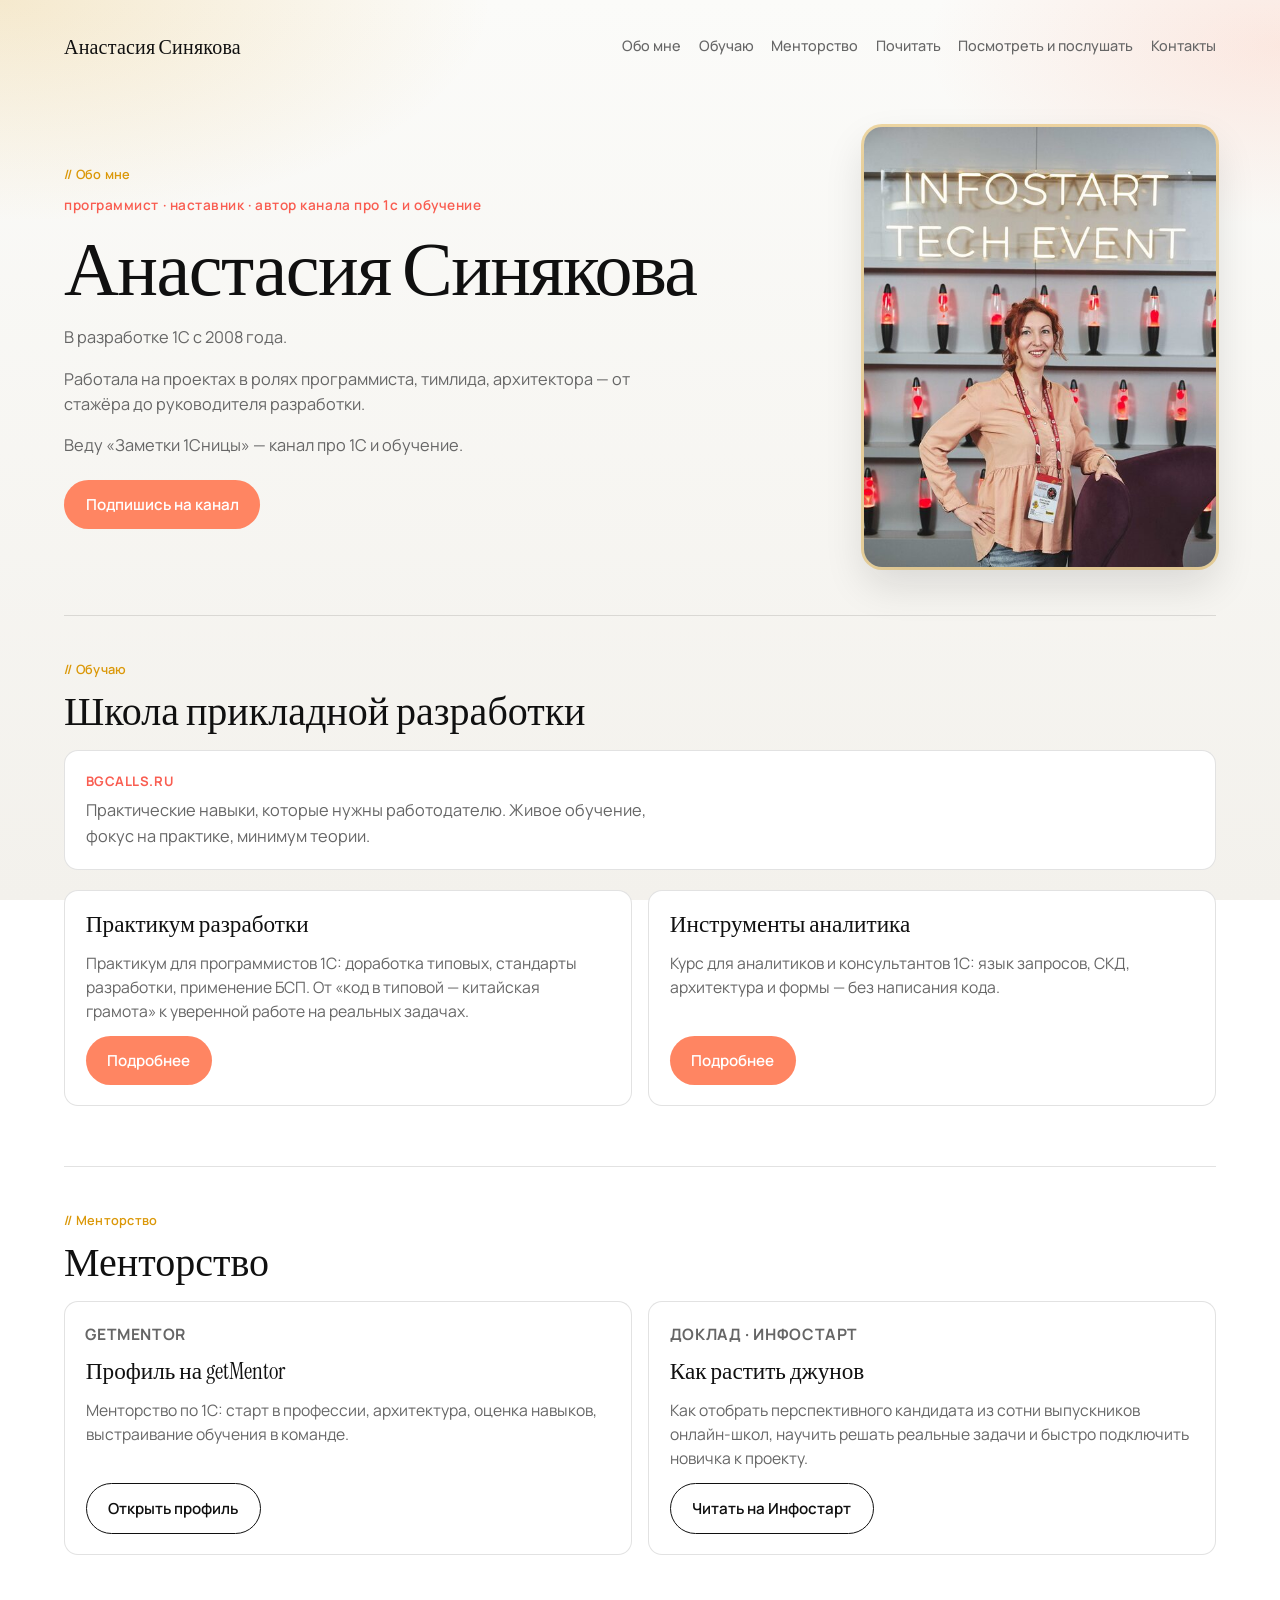
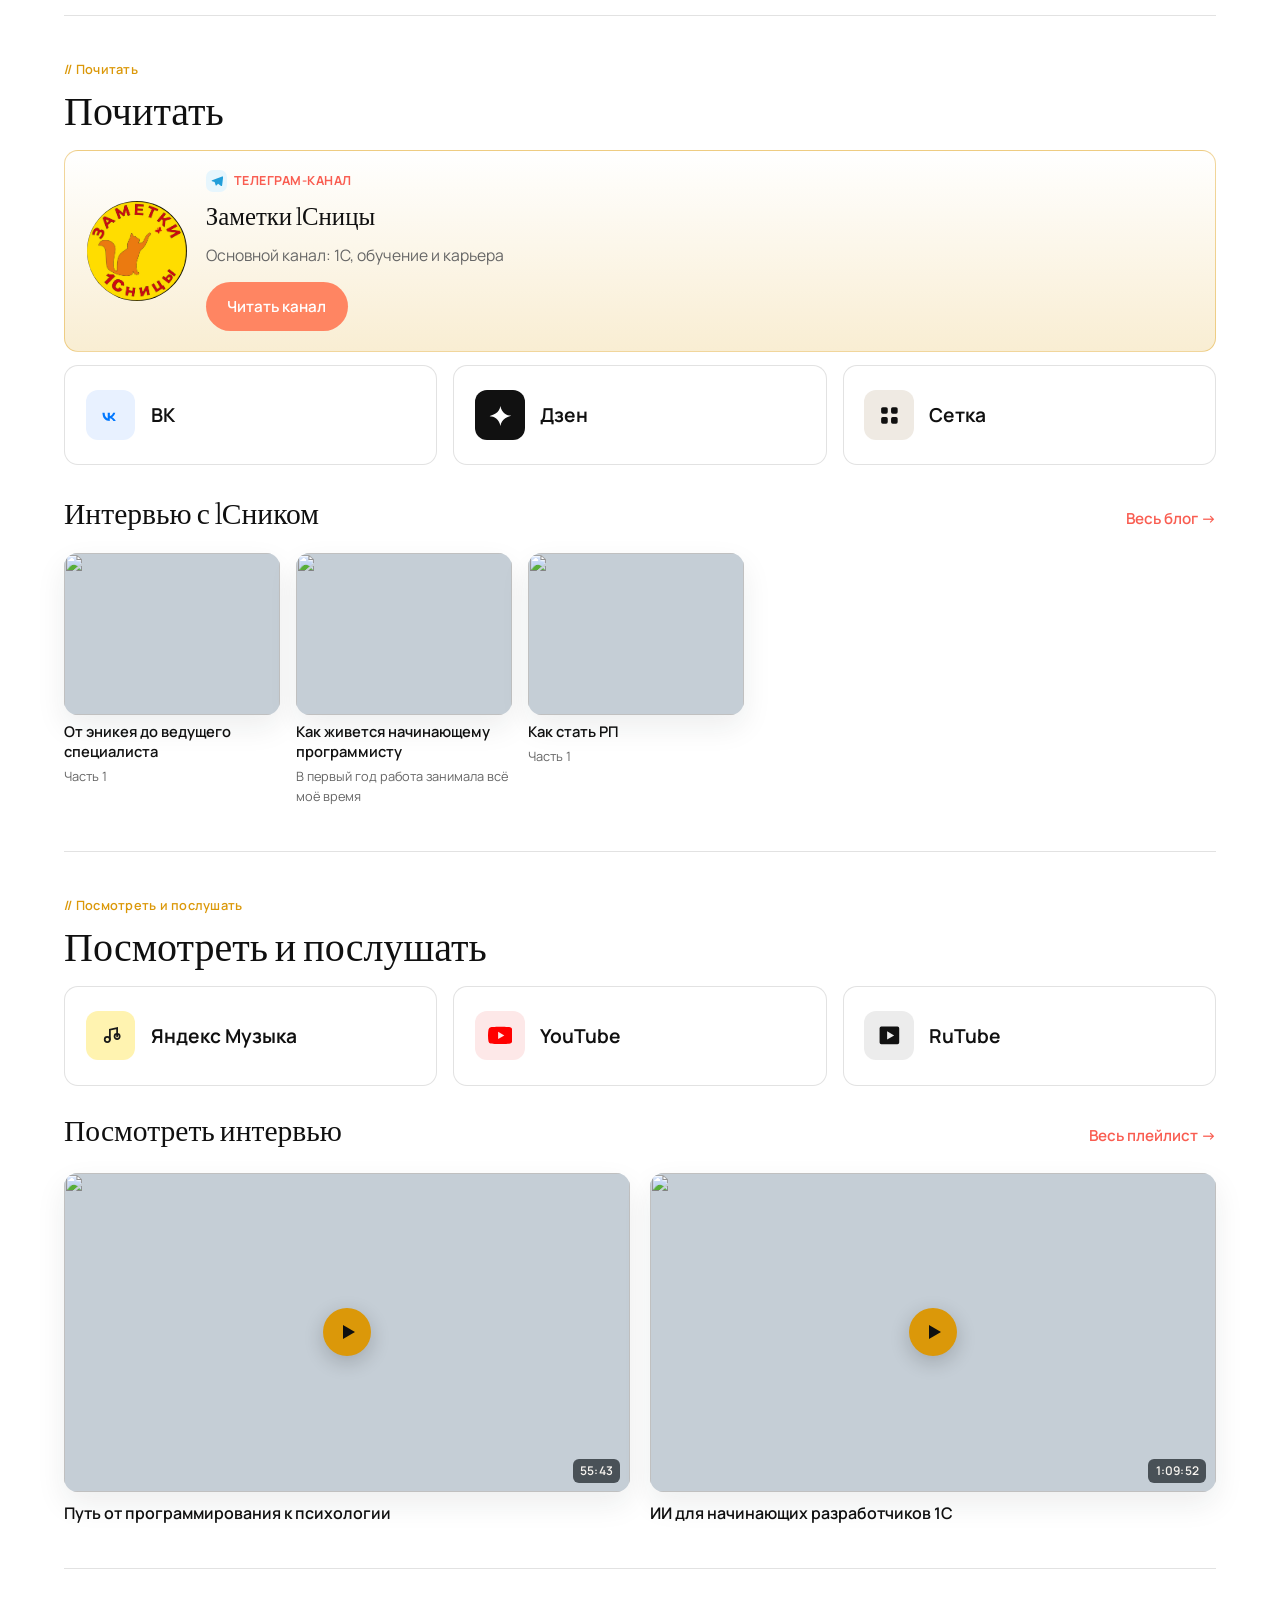
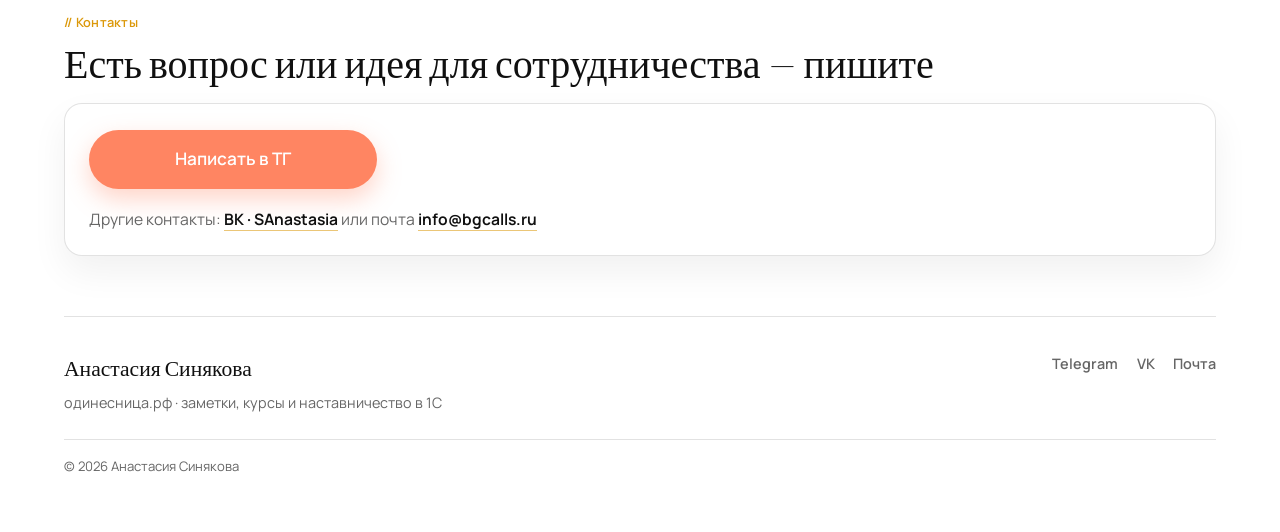
==== commit 29177494: "Show channel links as equal tiles so each row stays readable. Co-authored-by: Cursor <cursoragent@cu" ====
--- a/index.html
+++ b/index.html
@@ -124,27 +124,26 @@
             <span class="btn btn-primary">Читать канал</span>
           </span>
         </a>
-        <p class="also-here">
-          А еще здесь:
-          <a href="https://vk.com/yellow_note" target="_blank" rel="noopener">
+        <div class="channel-tiles">
+          <a class="channel-tile" href="https://vk.com/yellow_note" target="_blank" rel="noopener">
             <span class="brand-icon brand-vk" aria-hidden="true">
               <svg viewBox="0 0 24 24"><path fill="currentColor" d="M12.7 17.5h-1.3c-4.4 0-7-3-7.1-8h2.1c.1 3.6 1.7 5.1 3 5.4V9.5h2.1v3.1c1.3-.1 2.6-1.6 3.1-3.1h2.1c-.4 2.1-2 3.7-3.1 4.3 1.1.5 2.9 2 3.6 3.7h-2.3c-.5-1.3-1.8-2.6-3.5-2.8v2.8Z"/></svg>
             </span>
-            ВК
-          </a>
-          <a href="https://dzen.ru/yellow_notes" target="_blank" rel="noopener">
+            <span class="channel-tile-name">ВК</span>
+          </a>
+          <a class="channel-tile" href="https://dzen.ru/yellow_notes" target="_blank" rel="noopener">
             <span class="brand-icon brand-dzen" aria-hidden="true">
               <svg viewBox="0 0 24 24"><path fill="currentColor" d="M12 2.8c.55 3.15 1.9 5.55 4.05 7.25 1.85 1.45 4.15 2.15 6.35 2.15-.45.7-3.35 1.05-5.7 2.55-2.55 1.65-4.1 4.2-4.7 7.45-.55-3.15-1.9-5.55-4.05-7.25C6.1 13.5 3.8 12.8 1.6 12.8c.45-.7 3.35-1.05 5.7-2.55C9.85 8.6 11.4 6.05 12 2.8Z"/></svg>
             </span>
-            Дзен
-          </a>
-          <a href="https://setka.ru/communities/01905b8f-888e-4441-a911-9ba3dfb1647d" target="_blank" rel="noopener">
+            <span class="channel-tile-name">Дзен</span>
+          </a>
+          <a class="channel-tile" href="https://setka.ru/communities/01905b8f-888e-4441-a911-9ba3dfb1647d" target="_blank" rel="noopener">
             <span class="brand-icon brand-setka" aria-hidden="true">
               <svg viewBox="0 0 24 24"><rect x="4" y="4" width="6.4" height="6.4" rx="1.6" fill="currentColor"/><rect x="13.6" y="4" width="6.4" height="6.4" rx="1.6" fill="currentColor"/><rect x="4" y="13.6" width="6.4" height="6.4" rx="1.6" fill="currentColor"/><rect x="13.6" y="13.6" width="6.4" height="6.4" rx="1.6" fill="currentColor"/></svg>
             </span>
-            Сетка
-          </a>
-        </p>
+            <span class="channel-tile-name">Сетка</span>
+          </a>
+        </div>
 
         <div class="section-head interviews-head interview-read-head">
           <h3 class="interviews-title">Интервью с 1Сником</h3>
@@ -178,26 +177,26 @@
       <section class="section reveal" id="watch">
         <p class="section-label">// Посмотреть и послушать</p>
         <h2>Посмотреть и послушать</h2>
-        <p class="also-here watch-links">
-          <a href="https://music.yandex.ru/album/25889042" target="_blank" rel="noopener">
+        <div class="channel-tiles">
+          <a class="channel-tile" href="https://music.yandex.ru/album/25889042" target="_blank" rel="noopener">
             <span class="brand-icon brand-ymusic" aria-hidden="true">
               <svg viewBox="0 0 24 24" fill="none"><path d="M9 18.5a2.5 2.5 0 1 0 0-5 2.5 2.5 0 0 0 0 5Z" stroke="currentColor" stroke-width="1.7"/><path d="M11.5 16V6.5l7-1.5V13" stroke="currentColor" stroke-width="1.7" stroke-linecap="round"/><path d="M18.5 15.5a2.5 2.5 0 1 0 0-5 2.5 2.5 0 0 0 0 5Z" stroke="currentColor" stroke-width="1.7"/></svg>
             </span>
-            Яндекс
-          </a>
-          <a href="https://www.youtube.com/@yellow_notes" target="_blank" rel="noopener">
+            <span class="channel-tile-name">Яндекс Музыка</span>
+          </a>
+          <a class="channel-tile" href="https://www.youtube.com/@yellow_notes" target="_blank" rel="noopener">
             <span class="brand-icon brand-youtube" aria-hidden="true">
               <svg viewBox="0 0 24 24"><path fill="currentColor" d="M23.5 6.2a3 3 0 0 0-2.1-2.1C19.5 3.6 12 3.6 12 3.6s-7.5 0-9.4.5A3 3 0 0 0 .5 6.2 31.5 31.5 0 0 0 0 12a31.5 31.5 0 0 0 .5 5.8 3 3 0 0 0 2.1 2.1c1.9.5 9.4.5 9.4.5s7.5 0 9.4-.5a3 3 0 0 0 2.1-2.1A31.5 31.5 0 0 0 24 12a31.5 31.5 0 0 0-.5-5.8ZM9.8 15.5V8.5L15.8 12l-6 3.5Z"/></svg>
             </span>
-            YouTube
-          </a>
-          <a href="https://rutube.ru/channel/43497980/" target="_blank" rel="noopener">
+            <span class="channel-tile-name">YouTube</span>
+          </a>
+          <a class="channel-tile" href="https://rutube.ru/channel/43497980/" target="_blank" rel="noopener">
             <span class="brand-icon brand-rutube" aria-hidden="true">
               <svg viewBox="0 0 24 24"><path fill="currentColor" d="M4.2 3.5h15.6A1.7 1.7 0 0 1 21.5 5.2v13.6a1.7 1.7 0 0 1-1.7 1.7H4.2A1.7 1.7 0 0 1 2.5 18.8V5.2A1.7 1.7 0 0 1 4.2 3.5Zm5.6 4.6v7.8l6.8-3.9-6.8-3.9Z"/></svg>
             </span>
-            RuTube
-          </a>
-        </p>
+            <span class="channel-tile-name">RuTube</span>
+          </a>
+        </div>
 
         <div class="section-head interviews-head">
           <h3 class="interviews-title">Посмотреть интервью</h3>
--- a/styles.css
+++ b/styles.css
@@ -399,42 +399,51 @@
   margin-top: 0.35rem;
 }
 
-.also-here {
-  display: flex;
-  flex-wrap: wrap;
-  align-items: center;
-  gap: 0.45rem 1rem;
+.channel-tiles {
+  display: grid;
+  grid-template-columns: repeat(3, minmax(0, 1fr));
+  gap: 1rem;
   margin: 0.85rem 0 0;
-  color: var(--muted);
-  font-size: 0.98rem;
-}
-
-.also-here a {
-  display: inline-flex;
-  align-items: center;
-  gap: 0.4rem;
-  font-weight: 650;
-  color: var(--ink);
-}
-
-.also-here a:hover {
-  color: var(--coral-deep);
-}
-
-.also-here .brand-icon {
-  width: 1.35rem;
-  height: 1.35rem;
-  border-radius: 6px;
-}
-
-.also-here .brand-icon svg {
-  width: 0.85rem;
-  height: 0.85rem;
-}
-
-.watch-links {
+}
+
+#watch .channel-tiles {
   margin-top: 0.35rem;
   margin-bottom: 1.75rem;
+}
+
+.channel-tile {
+  display: flex;
+  align-items: center;
+  gap: 0.95rem;
+  min-height: 6.25rem;
+  padding: 1.2rem 1.3rem;
+  background: var(--surface);
+  border: 1px solid var(--line);
+  border-radius: var(--radius);
+  transition: border-color 0.2s ease, transform 0.2s ease, background 0.2s ease;
+}
+
+.channel-tile:hover {
+  border-color: rgba(219, 152, 9, 0.55);
+  background: #fff;
+  transform: translateY(-2px);
+}
+
+.channel-tile .brand-icon {
+  width: 3.1rem;
+  height: 3.1rem;
+  border-radius: 12px;
+}
+
+.channel-tile .brand-icon svg {
+  width: 1.55rem;
+  height: 1.55rem;
+}
+
+.channel-tile-name {
+  font-size: 1.2rem;
+  font-weight: 650;
+  line-height: 1.25;
 }
 
 .social-card {
@@ -907,6 +916,19 @@
   .interview-read-grid .video-card h3 {
     font-size: 0.78rem;
   }
+
+  .channel-tile {
+    flex-direction: column;
+    justify-content: center;
+    gap: 0.65rem;
+    min-height: 7.25rem;
+    padding: 1.05rem 0.7rem;
+    text-align: center;
+  }
+
+  .channel-tile-name {
+    font-size: 1rem;
+  }
 }
 
 @media (prefers-reduced-motion: reduce) {
@@ -927,6 +949,7 @@
   .course-card,
   .social-card,
   .mentor-card,
+  .channel-tile,
   .nav a::after,
   .js .stagger-in:not(.is-in) > * {
     animation: none !important;
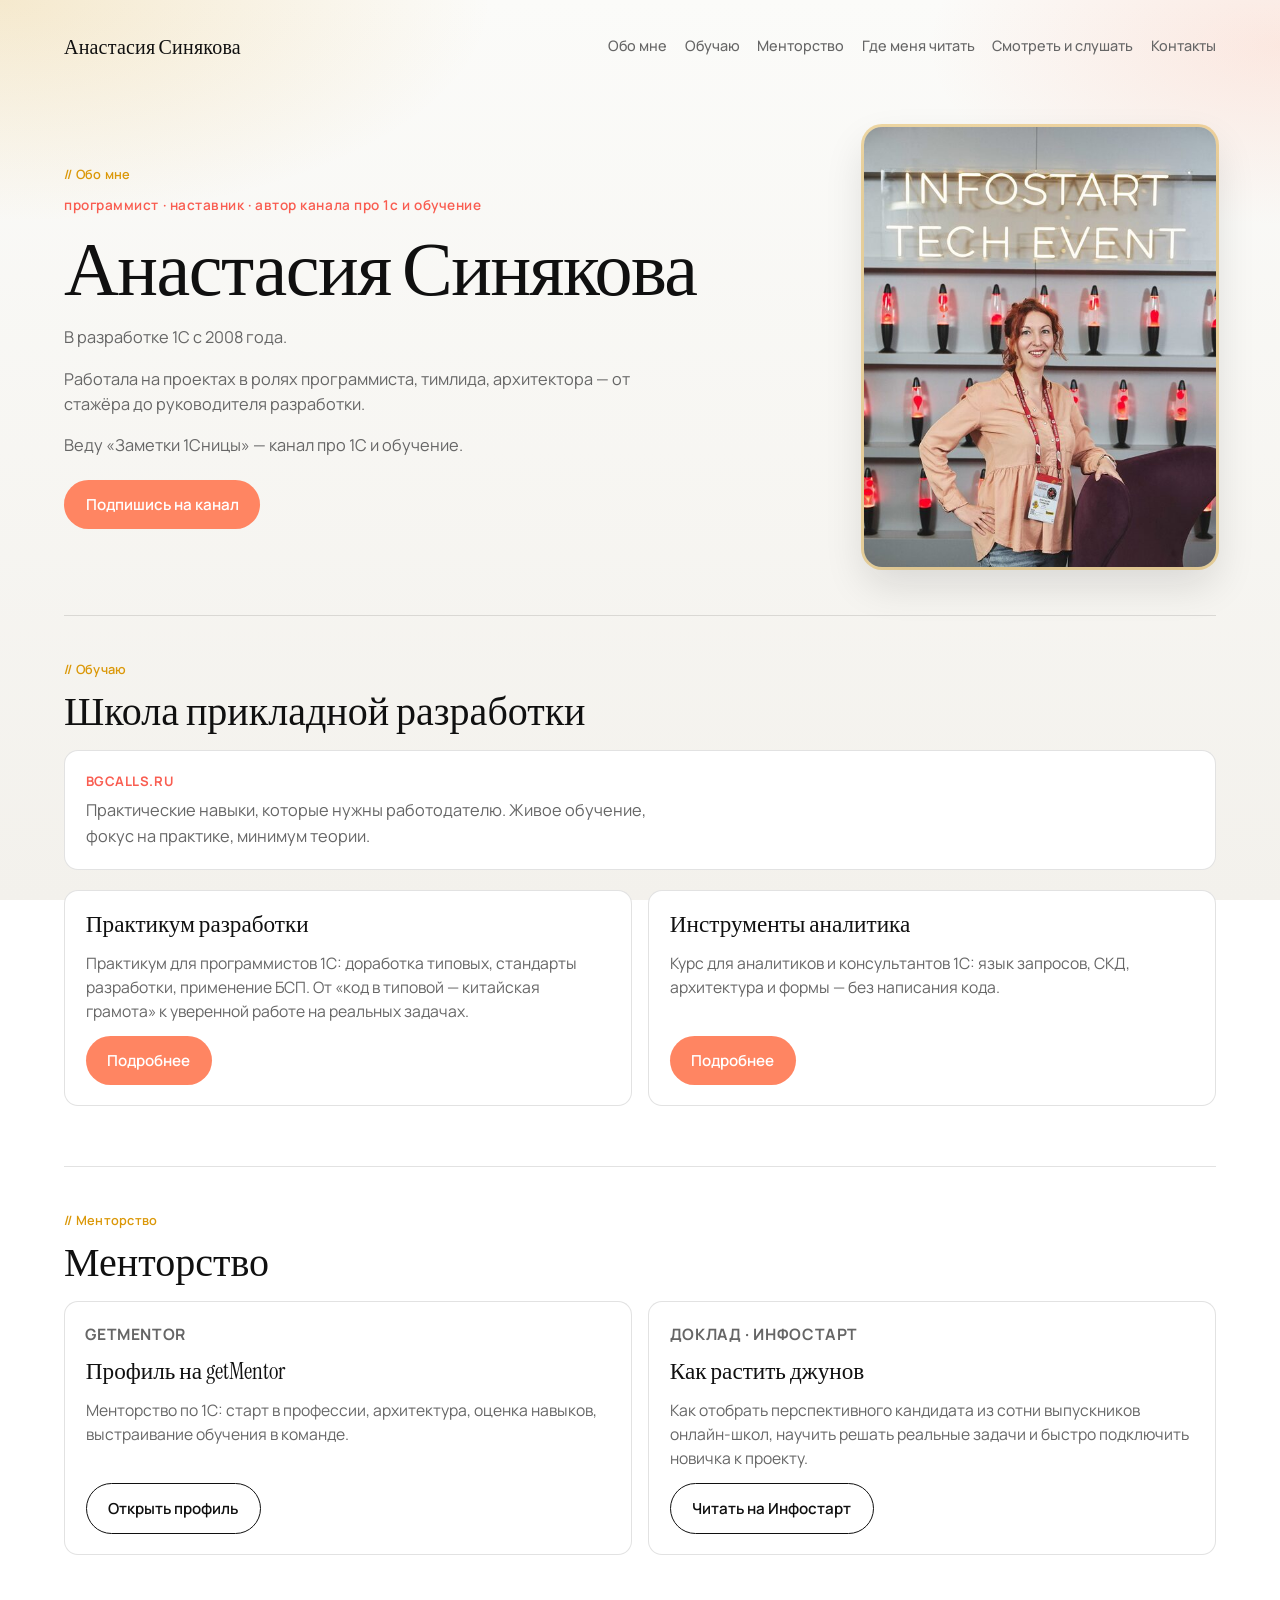
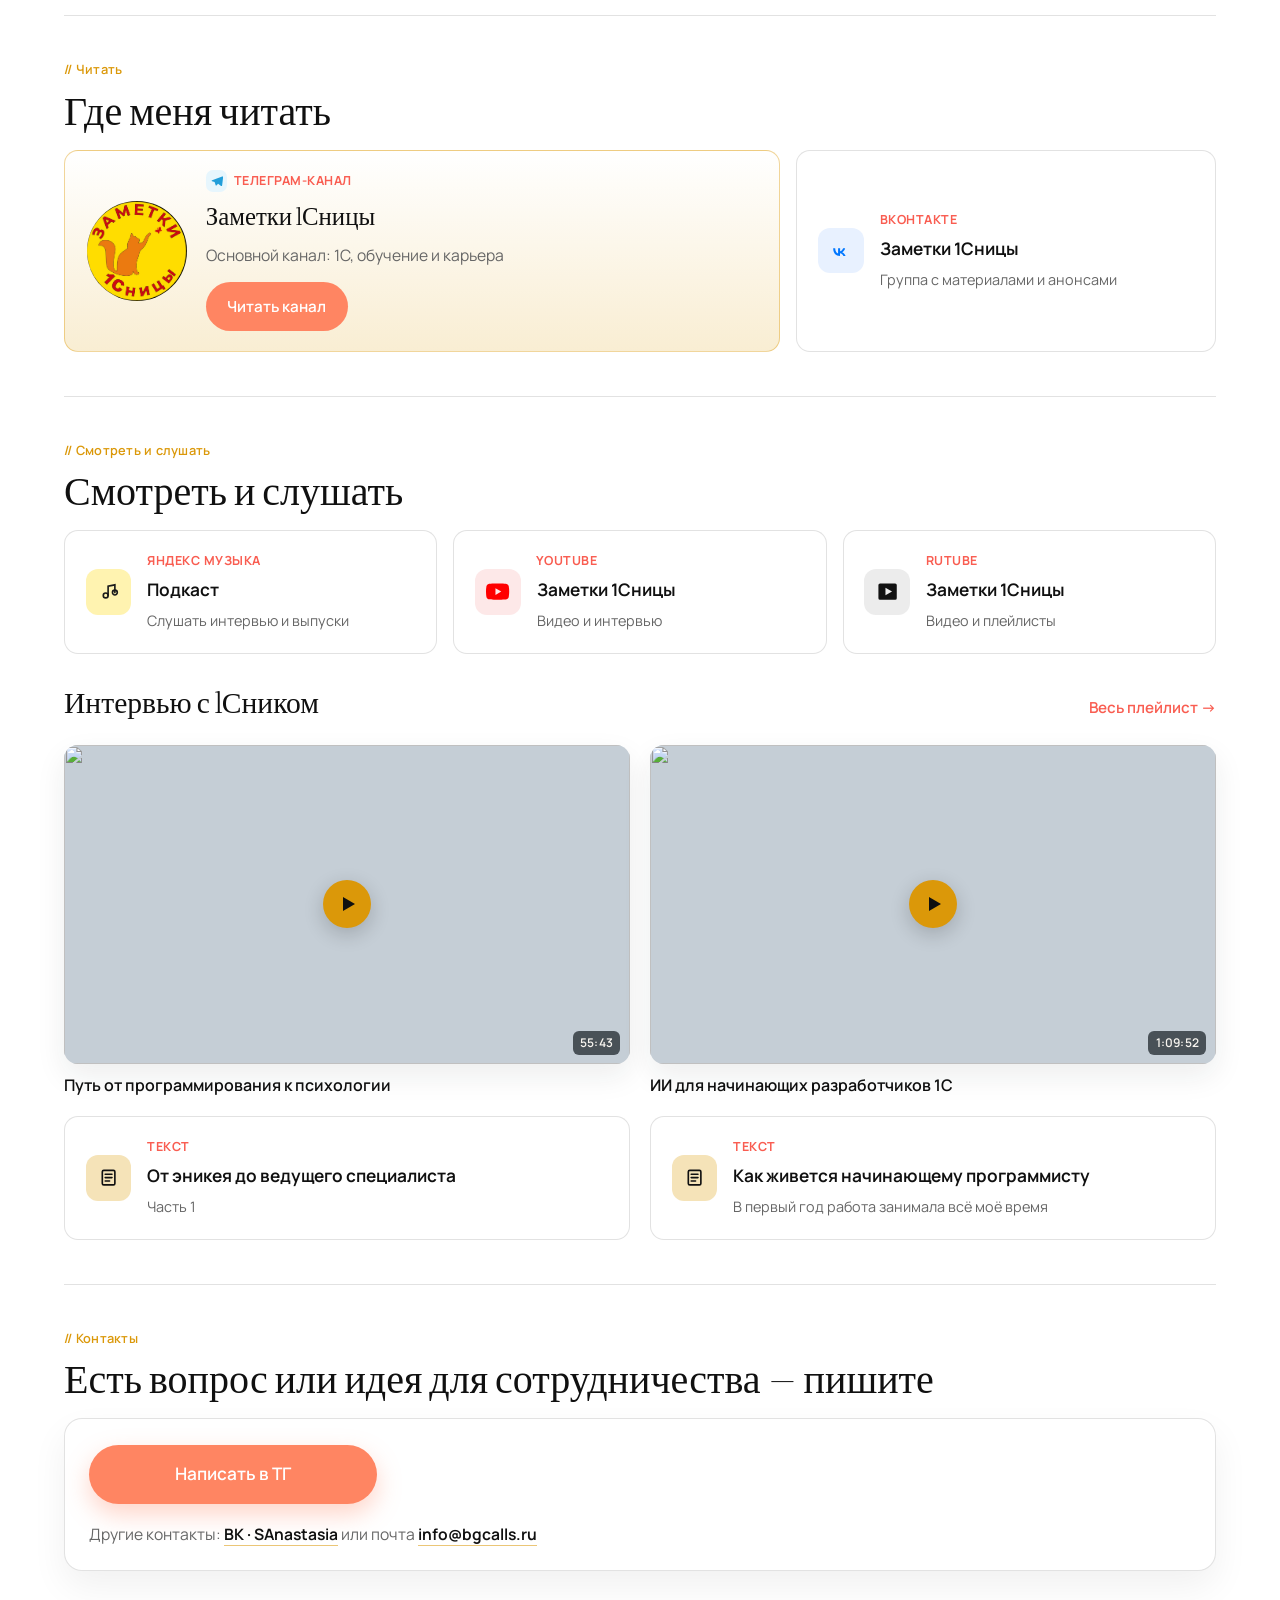
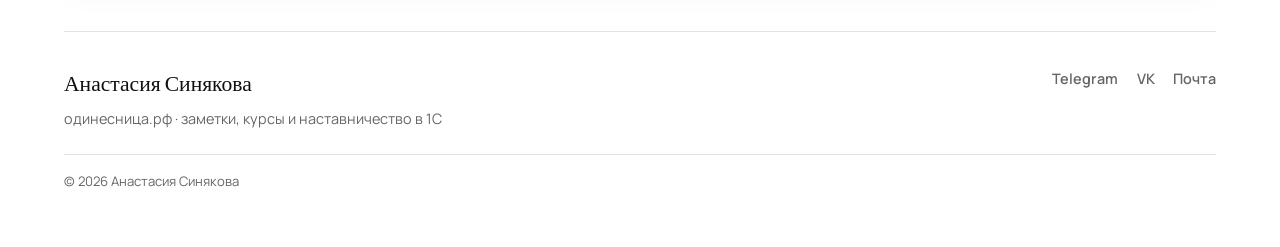
==== commit abbb9865: "Restyle reading and listening links as cards and remove the old CNAME. Channel rows now carry a shor" ====
--- a/index.html
+++ b/index.html
@@ -20,8 +20,8 @@
         <a href="#about">Обо мне</a>
         <a href="#obuchayu">Обучаю</a>
         <a href="#mentor">Менторство</a>
-        <a href="#read">Почитать</a>
-        <a href="#watch">Посмотреть и послушать</a>
+        <a href="#read">Где меня читать</a>
+        <a href="#watch">Смотреть и слушать</a>
         <a href="#contacts">Контакты</a>
       </nav>
     </header>
@@ -108,98 +108,74 @@
       </section>
 
       <section class="section reveal" id="read">
-        <p class="section-label">// Почитать</p>
-        <h2>Почитать</h2>
-        <a class="social-card social-card-main read-main" href="https://t.me/yellow_note" target="_blank" rel="noopener">
-          <img class="channel-logo" src="assets/zametki.png" alt="Логотип канала «Заметки 1Сницы»" width="160" height="160" />
-          <span class="social-card-copy">
-            <span class="social-label">
-              <span class="brand-icon brand-telegram" aria-hidden="true">
-                <svg viewBox="0 0 24 24"><path fill="currentColor" d="M21.5 4.5 3.8 11.2c-1.2.45-1.18 1.15-.22 1.45l4.55 1.42 1.74 5.35c.23.7.41.96.9.96.47 0 .68-.22 1.04-.6l2.5-2.57 5.2 3.84c.96.53 1.64.25 1.88-.89L23.2 5.66c.28-1.12-.43-1.62-1.7-1.16Z"/></svg>
+        <p class="section-label">// Читать</p>
+        <h2>Где меня читать</h2>
+        <div class="read-grid stagger-in" aria-label="Где меня читать">
+          <a class="social-card social-card-main" href="https://t.me/yellow_note" target="_blank" rel="noopener">
+            <img class="channel-logo" src="assets/zametki.png" alt="Логотип канала «Заметки 1Сницы»" width="160" height="160" />
+            <span class="social-card-copy">
+              <span class="social-label">
+                <span class="brand-icon brand-telegram" aria-hidden="true">
+                  <svg viewBox="0 0 24 24"><path fill="currentColor" d="M21.5 4.5 3.8 11.2c-1.2.45-1.18 1.15-.22 1.45l4.55 1.42 1.74 5.35c.23.7.41.96.9.96.47 0 .68-.22 1.04-.6l2.5-2.57 5.2 3.84c.96.53 1.64.25 1.88-.89L23.2 5.66c.28-1.12-.43-1.62-1.7-1.16Z"/></svg>
+                </span>
+                Телеграм-канал
               </span>
-              Телеграм-канал
-            </span>
-            <span class="social-title">Заметки 1Сницы</span>
-            <span class="social-desc">Основной канал: 1С, обучение и карьера</span>
-            <span class="btn btn-primary">Читать канал</span>
-          </span>
-        </a>
-        <div class="channel-tiles">
-          <a class="channel-tile" href="https://vk.com/yellow_note" target="_blank" rel="noopener">
-            <span class="brand-icon brand-vk" aria-hidden="true">
+              <span class="social-title">Заметки 1Сницы</span>
+              <span class="social-desc">Основной канал: 1С, обучение и карьера</span>
+              <span class="btn btn-primary">Читать канал</span>
+            </span>
+          </a>
+          <a class="social-card social-card-row" href="https://vk.com/yellow_note" target="_blank" rel="noopener">
+            <span class="brand-icon brand-icon-lg brand-vk" aria-hidden="true">
               <svg viewBox="0 0 24 24"><path fill="currentColor" d="M12.7 17.5h-1.3c-4.4 0-7-3-7.1-8h2.1c.1 3.6 1.7 5.1 3 5.4V9.5h2.1v3.1c1.3-.1 2.6-1.6 3.1-3.1h2.1c-.4 2.1-2 3.7-3.1 4.3 1.1.5 2.9 2 3.6 3.7h-2.3c-.5-1.3-1.8-2.6-3.5-2.8v2.8Z"/></svg>
             </span>
-            <span class="channel-tile-name">ВК</span>
-          </a>
-          <a class="channel-tile" href="https://dzen.ru/yellow_notes" target="_blank" rel="noopener">
-            <span class="brand-icon brand-dzen" aria-hidden="true">
-              <svg viewBox="0 0 24 24"><path fill="currentColor" d="M12 2.8c.55 3.15 1.9 5.55 4.05 7.25 1.85 1.45 4.15 2.15 6.35 2.15-.45.7-3.35 1.05-5.7 2.55-2.55 1.65-4.1 4.2-4.7 7.45-.55-3.15-1.9-5.55-4.05-7.25C6.1 13.5 3.8 12.8 1.6 12.8c.45-.7 3.35-1.05 5.7-2.55C9.85 8.6 11.4 6.05 12 2.8Z"/></svg>
-            </span>
-            <span class="channel-tile-name">Дзен</span>
-          </a>
-          <a class="channel-tile" href="https://setka.ru/communities/01905b8f-888e-4441-a911-9ba3dfb1647d" target="_blank" rel="noopener">
-            <span class="brand-icon brand-setka" aria-hidden="true">
-              <svg viewBox="0 0 24 24"><rect x="4" y="4" width="6.4" height="6.4" rx="1.6" fill="currentColor"/><rect x="13.6" y="4" width="6.4" height="6.4" rx="1.6" fill="currentColor"/><rect x="4" y="13.6" width="6.4" height="6.4" rx="1.6" fill="currentColor"/><rect x="13.6" y="13.6" width="6.4" height="6.4" rx="1.6" fill="currentColor"/></svg>
-            </span>
-            <span class="channel-tile-name">Сетка</span>
-          </a>
-        </div>
-
-        <div class="section-head interviews-head interview-read-head">
+            <span class="social-card-copy">
+              <span class="social-label">ВКонтакте</span>
+              <span class="social-title">Заметки 1Сницы</span>
+              <span class="social-desc">Группа с материалами и анонсами</span>
+            </span>
+          </a>
+        </div>
+      </section>
+
+      <section class="section reveal" id="watch">
+        <p class="section-label">// Смотреть и слушать</p>
+        <h2>Смотреть и слушать</h2>
+        <div class="watch-grid stagger-in" aria-label="Платформы">
+          <a class="social-card social-card-row" href="https://music.yandex.ru/album/25889042" target="_blank" rel="noopener">
+            <span class="brand-icon brand-icon-lg brand-ymusic" aria-hidden="true">
+              <svg viewBox="0 0 24 24" fill="none"><path d="M9 18.5a2.5 2.5 0 1 0 0-5 2.5 2.5 0 0 0 0 5Z" stroke="currentColor" stroke-width="1.7"/><path d="M11.5 16V6.5l7-1.5V13" stroke="currentColor" stroke-width="1.7" stroke-linecap="round"/><path d="M18.5 15.5a2.5 2.5 0 1 0 0-5 2.5 2.5 0 0 0 0 5Z" stroke="currentColor" stroke-width="1.7"/></svg>
+            </span>
+            <span class="social-card-copy">
+              <span class="social-label">Яндекс Музыка</span>
+              <span class="social-title">Подкаст</span>
+              <span class="social-desc">Слушать интервью и выпуски</span>
+            </span>
+          </a>
+          <a class="social-card social-card-row" href="https://www.youtube.com/@yellow_notes" target="_blank" rel="noopener">
+            <span class="brand-icon brand-icon-lg brand-youtube" aria-hidden="true">
+              <svg viewBox="0 0 24 24"><path fill="currentColor" d="M23.5 6.2a3 3 0 0 0-2.1-2.1C19.5 3.6 12 3.6 12 3.6s-7.5 0-9.4.5A3 3 0 0 0 .5 6.2 31.5 31.5 0 0 0 0 12a31.5 31.5 0 0 0 .5 5.8 3 3 0 0 0 2.1 2.1c1.9.5 9.4.5 9.4.5s7.5 0 9.4-.5a3 3 0 0 0 2.1-2.1A31.5 31.5 0 0 0 24 12a31.5 31.5 0 0 0-.5-5.8ZM9.8 15.5V8.5L15.8 12l-6 3.5Z"/></svg>
+            </span>
+            <span class="social-card-copy">
+              <span class="social-label">YouTube</span>
+              <span class="social-title">Заметки 1Сницы</span>
+              <span class="social-desc">Видео и интервью</span>
+            </span>
+          </a>
+          <a class="social-card social-card-row" href="https://rutube.ru/channel/43497980/" target="_blank" rel="noopener">
+            <span class="brand-icon brand-icon-lg brand-rutube" aria-hidden="true">
+              <svg viewBox="0 0 24 24"><path fill="currentColor" d="M4.2 3.5h15.6A1.7 1.7 0 0 1 21.5 5.2v13.6a1.7 1.7 0 0 1-1.7 1.7H4.2A1.7 1.7 0 0 1 2.5 18.8V5.2A1.7 1.7 0 0 1 4.2 3.5Zm5.6 4.6v7.8l6.8-3.9-6.8-3.9Z"/></svg>
+            </span>
+            <span class="social-card-copy">
+              <span class="social-label">RuTube</span>
+              <span class="social-title">Заметки 1Сницы</span>
+              <span class="social-desc">Видео и плейлисты</span>
+            </span>
+          </a>
+        </div>
+
+        <div class="section-head interviews-head">
           <h3 class="interviews-title">Интервью с 1Сником</h3>
-          <a class="text-link" href="http://blog.одинесница.рф/" target="_blank" rel="noopener">Весь блог →</a>
-        </div>
-        <div class="interview-read-grid">
-          <a class="video-card" href="http://blog.одинесница.рф/tpost/0s7syhnmv1-intervyu-s-1snikom-ot-enikeya-do-vedusch" target="_blank" rel="noopener">
-            <div class="video-thumb">
-              <img src="https://static.tildacdn.com/tild6235-3333-4665-b234-373862363865/image.png" alt="" loading="lazy" />
-            </div>
-            <h3>От эникея до ведущего специалиста</h3>
-            <p class="article-note">Часть 1</p>
-          </a>
-          <a class="video-card" href="http://blog.одинесница.рф/tpost/lai8ue43l1-intervyu-s-1snikom-kak-zhivetsya-nachina" target="_blank" rel="noopener">
-            <div class="video-thumb">
-              <img src="https://static.tildacdn.com/tild6363-3531-4633-b535-323333633936/image.png" alt="" loading="lazy" />
-            </div>
-            <h3>Как живется начинающему программисту</h3>
-            <p class="article-note">В первый год работа занимала всё моё время</p>
-          </a>
-          <a class="video-card" href="http://blog.одинесница.рф/tpost/818u0ktoh1-intervyu-s-1snikom-kak-stat-rp-chast-1" target="_blank" rel="noopener">
-            <div class="video-thumb">
-              <img src="https://static.tildacdn.com/tild3832-6535-4434-b035-333164666361/c5cf73d6ce5228ad607a.jpg" alt="" loading="lazy" />
-            </div>
-            <h3>Как стать РП</h3>
-            <p class="article-note">Часть 1</p>
-          </a>
-        </div>
-      </section>
-
-      <section class="section reveal" id="watch">
-        <p class="section-label">// Посмотреть и послушать</p>
-        <h2>Посмотреть и послушать</h2>
-        <div class="channel-tiles">
-          <a class="channel-tile" href="https://music.yandex.ru/album/25889042" target="_blank" rel="noopener">
-            <span class="brand-icon brand-ymusic" aria-hidden="true">
-              <svg viewBox="0 0 24 24" fill="none"><path d="M9 18.5a2.5 2.5 0 1 0 0-5 2.5 2.5 0 0 0 0 5Z" stroke="currentColor" stroke-width="1.7"/><path d="M11.5 16V6.5l7-1.5V13" stroke="currentColor" stroke-width="1.7" stroke-linecap="round"/><path d="M18.5 15.5a2.5 2.5 0 1 0 0-5 2.5 2.5 0 0 0 0 5Z" stroke="currentColor" stroke-width="1.7"/></svg>
-            </span>
-            <span class="channel-tile-name">Яндекс Музыка</span>
-          </a>
-          <a class="channel-tile" href="https://www.youtube.com/@yellow_notes" target="_blank" rel="noopener">
-            <span class="brand-icon brand-youtube" aria-hidden="true">
-              <svg viewBox="0 0 24 24"><path fill="currentColor" d="M23.5 6.2a3 3 0 0 0-2.1-2.1C19.5 3.6 12 3.6 12 3.6s-7.5 0-9.4.5A3 3 0 0 0 .5 6.2 31.5 31.5 0 0 0 0 12a31.5 31.5 0 0 0 .5 5.8 3 3 0 0 0 2.1 2.1c1.9.5 9.4.5 9.4.5s7.5 0 9.4-.5a3 3 0 0 0 2.1-2.1A31.5 31.5 0 0 0 24 12a31.5 31.5 0 0 0-.5-5.8ZM9.8 15.5V8.5L15.8 12l-6 3.5Z"/></svg>
-            </span>
-            <span class="channel-tile-name">YouTube</span>
-          </a>
-          <a class="channel-tile" href="https://rutube.ru/channel/43497980/" target="_blank" rel="noopener">
-            <span class="brand-icon brand-rutube" aria-hidden="true">
-              <svg viewBox="0 0 24 24"><path fill="currentColor" d="M4.2 3.5h15.6A1.7 1.7 0 0 1 21.5 5.2v13.6a1.7 1.7 0 0 1-1.7 1.7H4.2A1.7 1.7 0 0 1 2.5 18.8V5.2A1.7 1.7 0 0 1 4.2 3.5Zm5.6 4.6v7.8l6.8-3.9-6.8-3.9Z"/></svg>
-            </span>
-            <span class="channel-tile-name">RuTube</span>
-          </a>
-        </div>
-
-        <div class="section-head interviews-head">
-          <h3 class="interviews-title">Посмотреть интервью</h3>
           <a class="text-link" href="https://rutube.ru/plst/815380/" target="_blank" rel="noopener">Весь плейлист →</a>
         </div>
         <div class="video-grid">
@@ -218,6 +194,28 @@
               <span class="duration">1:09:52</span>
             </div>
             <h3>ИИ для начинающих разработчиков 1С</h3>
+          </a>
+        </div>
+        <div class="video-grid interview-read-grid">
+          <a class="social-card social-card-row" href="https://одинесница.рф/blog/tpost/0s7syhnmv1-intervyu-s-1snikom-ot-enikeya-do-vedusch" target="_blank" rel="noopener">
+            <span class="brand-icon brand-icon-lg brand-textpost" aria-hidden="true">
+              <svg viewBox="0 0 24 24" fill="none"><path d="M7 4.5h10A1.5 1.5 0 0 1 18.5 6v12A1.5 1.5 0 0 1 17 19.5H7A1.5 1.5 0 0 1 5.5 18V6A1.5 1.5 0 0 1 7 4.5Z" stroke="currentColor" stroke-width="1.7"/><path d="M8.5 8.5h7M8.5 12h7M8.5 15.5h4.5" stroke="currentColor" stroke-width="1.7" stroke-linecap="round"/></svg>
+            </span>
+            <span class="social-card-copy">
+              <span class="social-label">Текст</span>
+              <span class="social-title">От эникея до ведущего специалиста</span>
+              <span class="social-desc">Часть 1</span>
+            </span>
+          </a>
+          <a class="social-card social-card-row" href="https://одинесница.рф/blog/tpost/lai8ue43l1-intervyu-s-1snikom-kak-zhivetsya-nachina" target="_blank" rel="noopener">
+            <span class="brand-icon brand-icon-lg brand-textpost" aria-hidden="true">
+              <svg viewBox="0 0 24 24" fill="none"><path d="M7 4.5h10A1.5 1.5 0 0 1 18.5 6v12A1.5 1.5 0 0 1 17 19.5H7A1.5 1.5 0 0 1 5.5 18V6A1.5 1.5 0 0 1 7 4.5Z" stroke="currentColor" stroke-width="1.7"/><path d="M8.5 8.5h7M8.5 12h7M8.5 15.5h4.5" stroke="currentColor" stroke-width="1.7" stroke-linecap="round"/></svg>
+            </span>
+            <span class="social-card-copy">
+              <span class="social-label">Текст</span>
+              <span class="social-title">Как живется начинающему программисту</span>
+              <span class="social-desc">В первый год работа занимала всё моё время</span>
+            </span>
           </a>
         </div>
       </section>
--- a/styles.css
+++ b/styles.css
@@ -347,6 +347,7 @@
 
 .course-grid,
 .social-grid,
+.read-grid,
 .watch-grid {
   display: grid;
   gap: 1rem;
@@ -395,55 +396,10 @@
   margin-top: 0.35rem;
 }
 
-.read-main {
+.read-grid {
+  grid-template-columns: minmax(0, 1.45fr) minmax(0, 0.85fr);
   margin-top: 0.35rem;
-}
-
-.channel-tiles {
-  display: grid;
-  grid-template-columns: repeat(3, minmax(0, 1fr));
-  gap: 1rem;
-  margin: 0.85rem 0 0;
-}
-
-#watch .channel-tiles {
-  margin-top: 0.35rem;
-  margin-bottom: 1.75rem;
-}
-
-.channel-tile {
-  display: flex;
-  align-items: center;
-  gap: 0.95rem;
-  min-height: 6.25rem;
-  padding: 1.2rem 1.3rem;
-  background: var(--surface);
-  border: 1px solid var(--line);
-  border-radius: var(--radius);
-  transition: border-color 0.2s ease, transform 0.2s ease, background 0.2s ease;
-}
-
-.channel-tile:hover {
-  border-color: rgba(219, 152, 9, 0.55);
-  background: #fff;
-  transform: translateY(-2px);
-}
-
-.channel-tile .brand-icon {
-  width: 3.1rem;
-  height: 3.1rem;
-  border-radius: 12px;
-}
-
-.channel-tile .brand-icon svg {
-  width: 1.55rem;
-  height: 1.55rem;
-}
-
-.channel-tile-name {
-  font-size: 1.2rem;
-  font-weight: 650;
-  line-height: 1.25;
+  align-items: stretch;
 }
 
 .social-card {
@@ -527,13 +483,8 @@
   color: #1a1a1a;
 }
 
-.brand-dzen {
-  background: #111;
-  color: #fff;
-}
-
-.brand-setka {
-  background: #efeae3;
+.brand-textpost {
+  background: var(--yellow-soft);
   color: var(--ink);
 }
 
@@ -544,11 +495,6 @@
 
 .interviews-head {
   margin-top: 0.5rem;
-}
-
-.interview-read-head {
-  margin-top: 2rem;
-  margin-bottom: 1.25rem;
 }
 
 .interviews-title {
@@ -629,34 +575,7 @@
 }
 
 .interview-read-grid {
-  display: grid;
-  grid-template-columns: repeat(3, minmax(0, 13.5rem));
-  justify-content: start;
-  gap: 1rem;
-  margin-top: 0;
-}
-
-.interview-read-grid .video-thumb {
-  aspect-ratio: 4 / 3;
-}
-
-.interview-read-grid .video-card {
-  gap: 0.45rem;
-}
-
-.interview-read-grid .video-card h3 {
-  font-size: 0.92rem;
-}
-
-.interview-read-grid .article-note {
-  margin-top: -0.1rem;
-  font-size: 0.8rem;
-}
-
-.article-note {
-  margin: -0.35rem 0 0;
-  font-size: 0.9rem;
-  color: var(--muted);
+  margin-top: 1.25rem;
 }
 
 .video-card {
@@ -893,6 +812,7 @@
 
   .course-grid,
   .social-grid,
+  .read-grid,
   .watch-grid {
     grid-template-columns: 1fr;
   }
@@ -906,28 +826,6 @@
 
   .video-grid {
     grid-template-columns: 1fr;
-  }
-
-  .interview-read-grid {
-    grid-template-columns: repeat(3, minmax(0, 1fr));
-    gap: 0.65rem;
-  }
-
-  .interview-read-grid .video-card h3 {
-    font-size: 0.78rem;
-  }
-
-  .channel-tile {
-    flex-direction: column;
-    justify-content: center;
-    gap: 0.65rem;
-    min-height: 7.25rem;
-    padding: 1.05rem 0.7rem;
-    text-align: center;
-  }
-
-  .channel-tile-name {
-    font-size: 1rem;
   }
 }
 
@@ -949,7 +847,6 @@
   .course-card,
   .social-card,
   .mentor-card,
-  .channel-tile,
   .nav a::after,
   .js .stagger-in:not(.is-in) > * {
     animation: none !important;
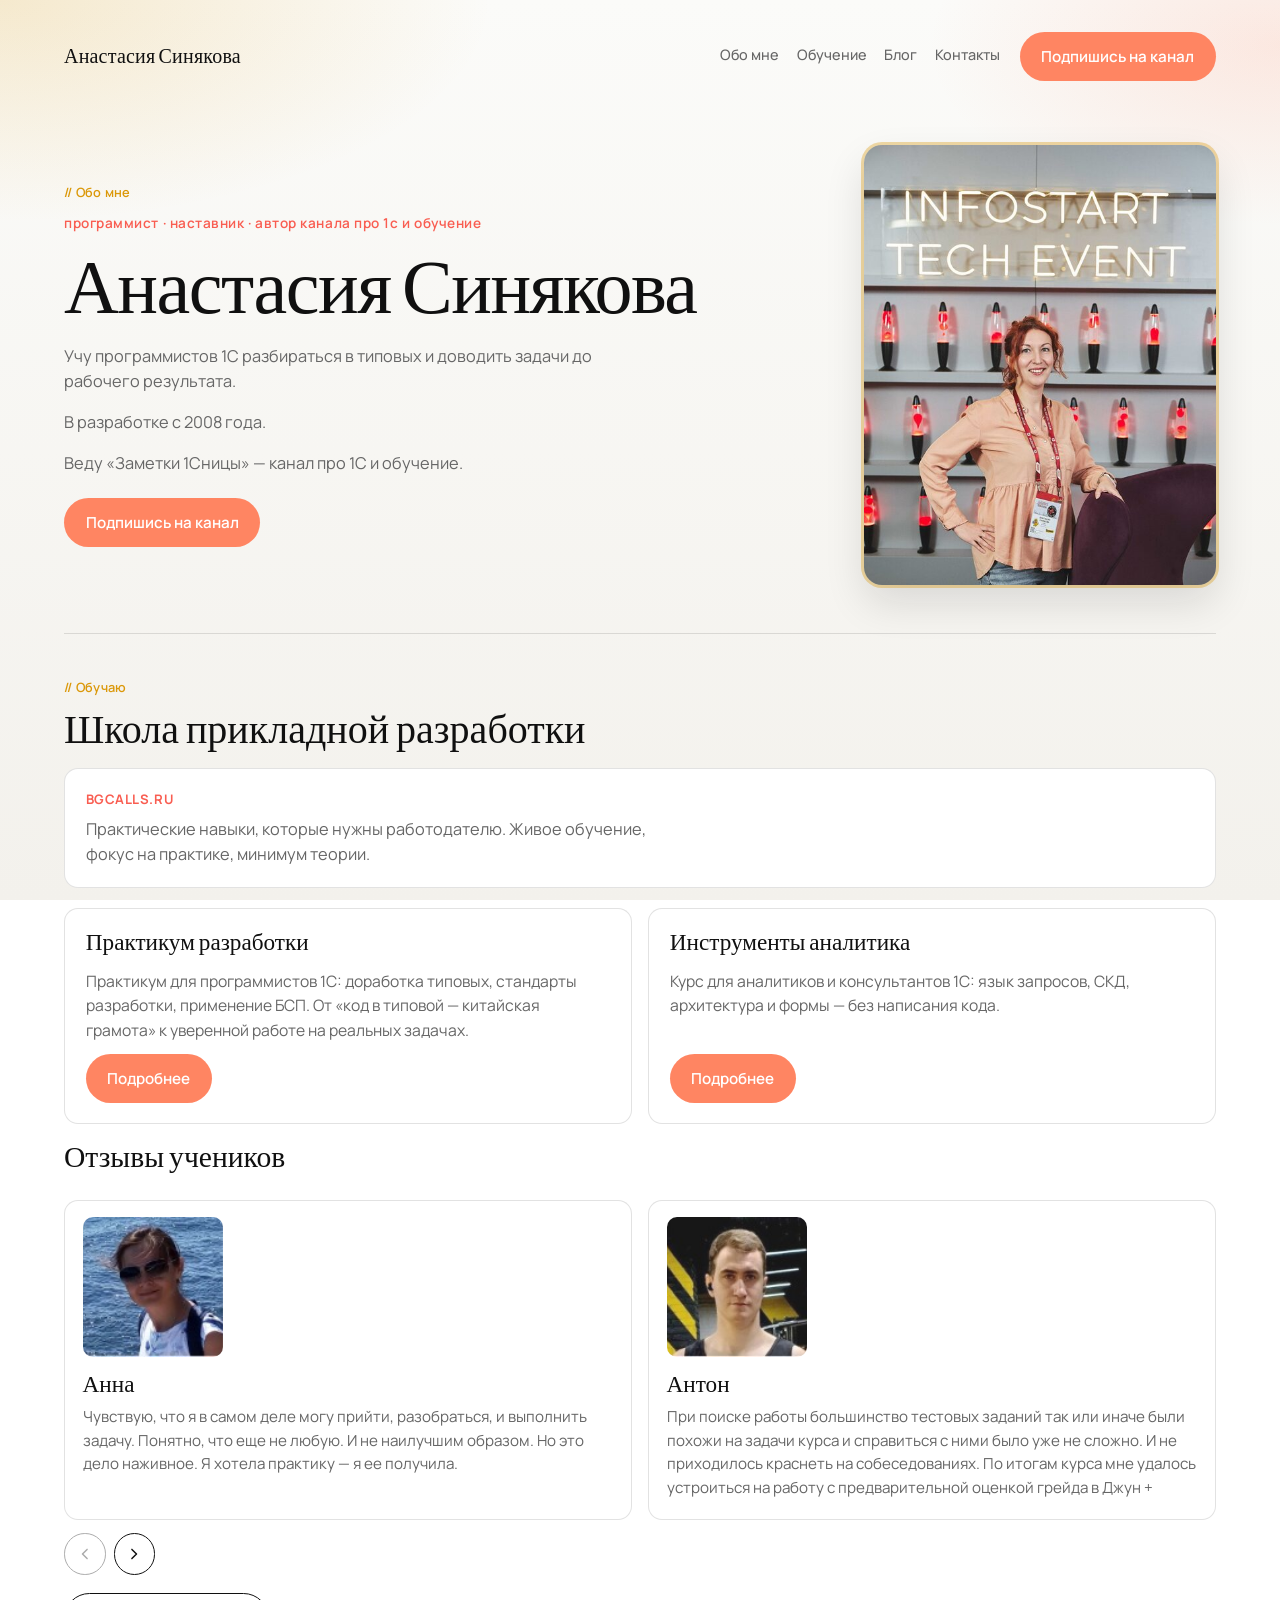
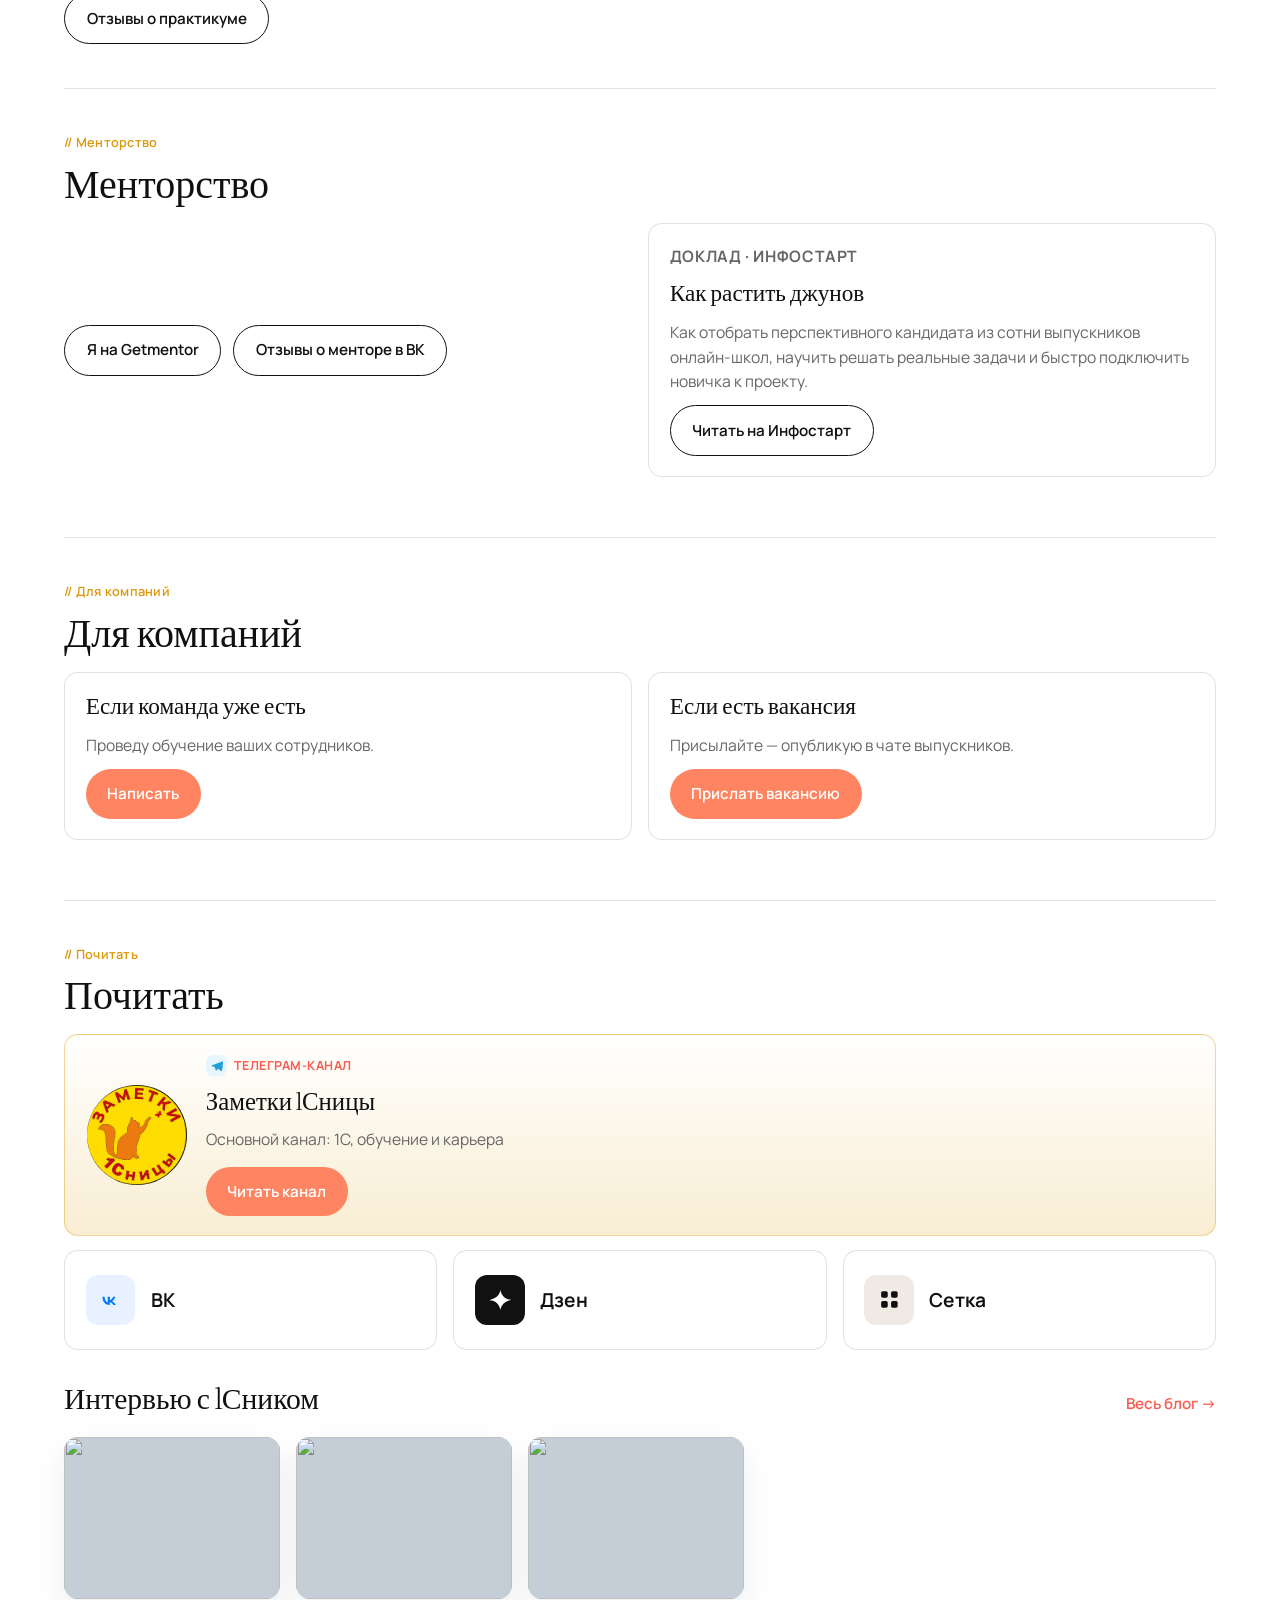
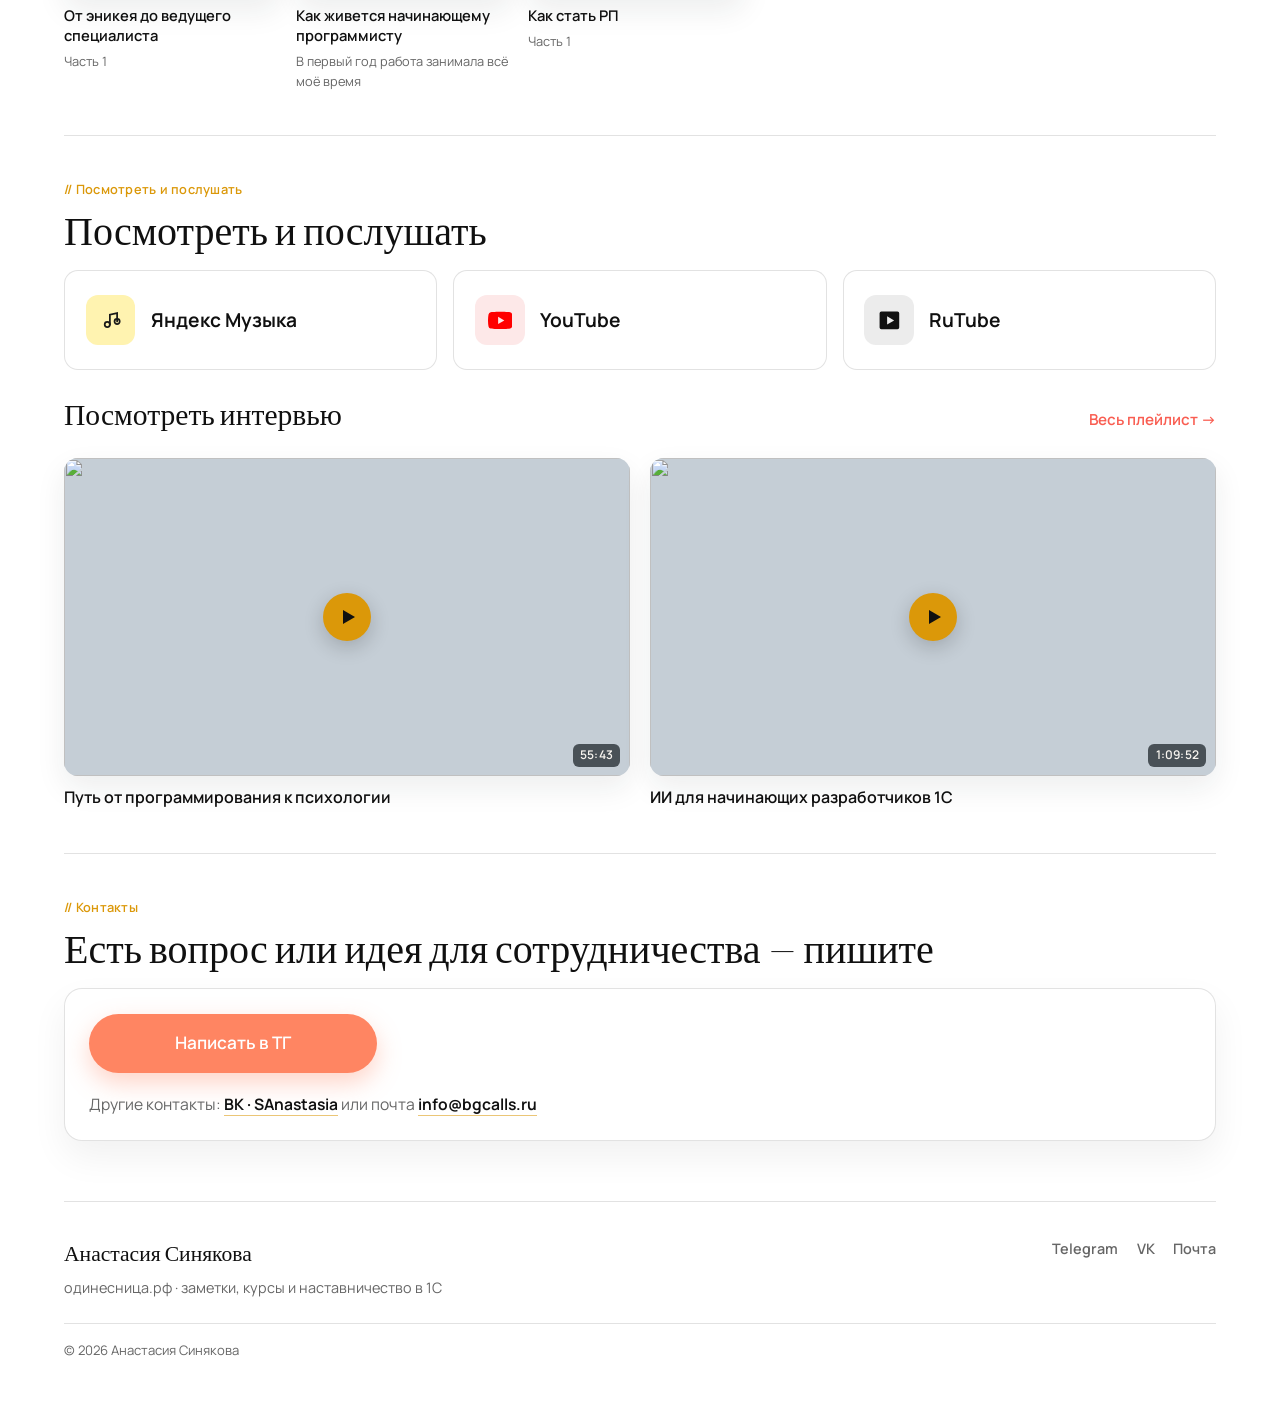
==== commit 45882075: "Lead with the teaching offer, add student reviews and company requests, and restore the custom domai" ====
--- a/index.html
+++ b/index.html
@@ -3,8 +3,11 @@
 <head>
   <meta charset="UTF-8" />
   <meta name="viewport" content="width=device-width, initial-scale=1" />
-  <title>Анастасия Синякова — одинесница.рф</title>
-  <meta name="description" content="Анастасия Синякова — программист 1С, наставник, автор канала про 1С и обучение." />
+  <title>Учу программистов 1С разбираться в типовых и доводить задачи до рабочего результата. В разработке с 2008 года.</title>
+  <meta name="description" content="Учу программистов 1С разбираться в типовых и доводить задачи до рабочего результата. В разработке с 2008 года." />
+  <meta property="og:title" content="Учу программистов 1С разбираться в типовых и доводить задачи до рабочего результата. В разработке с 2008 года." />
+  <meta property="og:description" content="Учу программистов 1С разбираться в типовых и доводить задачи до рабочего результата. В разработке с 2008 года." />
+  <meta property="og:type" content="website" />
   <link rel="preconnect" href="https://fonts.googleapis.com" />
   <link rel="preconnect" href="https://fonts.gstatic.com" crossorigin />
   <link href="https://fonts.googleapis.com/css2?family=Instrument+Serif:ital@0;1&family=Manrope:wght@400;500;600;700&display=swap" rel="stylesheet" />
@@ -16,14 +19,15 @@
   <div class="page">
     <header class="site-header">
       <a class="logo" href="#about">Анастасия Синякова</a>
-      <nav class="nav" aria-label="Разделы">
-        <a href="#about">Обо мне</a>
-        <a href="#obuchayu">Обучаю</a>
-        <a href="#mentor">Менторство</a>
-        <a href="#read">Где меня читать</a>
-        <a href="#watch">Смотреть и слушать</a>
-        <a href="#contacts">Контакты</a>
-      </nav>
+      <div class="header-tools">
+        <nav class="nav" aria-label="Разделы">
+          <a href="#about">Обо мне</a>
+          <a href="#obuchayu">Обучение</a>
+          <a href="#read">Блог</a>
+          <a href="#contacts">Контакты</a>
+        </nav>
+        <a class="btn btn-primary header-cta" href="https://t.me/+wNGBO4AsERg1Nzli" target="_blank" rel="noopener">Подпишись на канал</a>
+      </div>
     </header>
 
     <main>
@@ -33,16 +37,15 @@
           <p class="eyebrow">программист · наставник · автор канала про 1С и обучение</p>
           <h1>Анастасия&nbsp;Синякова</h1>
           <p class="section-text">
-            В разработке 1С с 2008&nbsp;года.
+            Учу программистов 1С разбираться в типовых и доводить задачи до рабочего результата.
           </p>
           <p class="section-text">
-            Работала на проектах в ролях программиста, тимлида, архитектора —
-            от стажёра до руководителя разработки.
+            В разработке с 2008&nbsp;года.
           </p>
           <p class="section-text">
             Веду «Заметки&nbsp;1Сницы» — канал про 1С и обучение.
           </p>
-          <a class="btn btn-primary" href="https://t.me/yellow_note" target="_blank" rel="noopener">
+          <a class="btn btn-primary" href="https://t.me/+wNGBO4AsERg1Nzli" target="_blank" rel="noopener">
             Подпишись на канал
           </a>
         </div>
@@ -80,21 +83,49 @@
             <a class="btn btn-primary" href="https://bgcalls.ru/tools" target="_blank" rel="noopener">Подробнее</a>
           </article>
         </div>
+        <div class="section-head school-reviews-head">
+          <h3 class="interviews-title">Отзывы учеников</h3>
+        </div>
+        <div class="review-slider">
+          <div class="review-track" tabindex="0" aria-label="Отзывы учеников">
+            <article class="review-card">
+              <img src="assets/review-anna.jpg" alt="Анна" width="114" height="112" />
+              <h3>Анна</h3>
+              <p>Чувствую, что я в самом деле могу прийти, разобраться, и выполнить задачу. Понятно, что еще не любую. И не наилучшим образом. Но это дело наживное. Я хотела практику — я ее получила.</p>
+            </article>
+            <article class="review-card">
+              <img src="assets/review-anton.jpg" alt="Антон" width="129" height="124" />
+              <h3>Антон</h3>
+              <p>При поиске работы большинство тестовых заданий так или иначе были похожи на задачи курса и справиться с ними было уже не сложно. И не приходилось краснеть на собеседованиях. По итогам курса мне удалось устроиться на работу с предварительной оценкой грейда в Джун +</p>
+            </article>
+            <article class="review-card">
+              <img src="assets/review-ekaterina.jpg" alt="Екатерина" width="123" height="122" />
+              <h3>Екатерина</h3>
+              <p>Очень понравились два коротких видеоролика, где Вы «ходили» по процедурам и функциям типовой конфигурации. Это как тёмный и страшный лес, по которому тебя провели с фонариком.</p>
+            </article>
+          </div>
+          <div class="review-nav">
+            <button type="button" class="review-arrow" data-dir="-1" aria-label="Предыдущий отзыв">
+              <svg viewBox="0 0 24 24" aria-hidden="true"><path d="M14.5 6.5 9 12l5.5 5.5" fill="none" stroke="currentColor" stroke-width="1.8" stroke-linecap="round" stroke-linejoin="round"/></svg>
+            </button>
+            <button type="button" class="review-arrow" data-dir="1" aria-label="Следующий отзыв">
+              <svg viewBox="0 0 24 24" aria-hidden="true"><path d="M9.5 6.5 15 12l-5.5 5.5" fill="none" stroke="currentColor" stroke-width="1.8" stroke-linecap="round" stroke-linejoin="round"/></svg>
+            </button>
+          </div>
+        </div>
+        <div class="cta-row review-links">
+          <a class="btn btn-ghost" href="https://bgcalls.ru/feedback" target="_blank" rel="noopener">Отзывы о практикуме</a>
+        </div>
       </section>
 
       <section class="section reveal" id="mentor">
         <p class="section-label">// Менторство</p>
         <h2>Менторство</h2>
-        <div class="course-grid stagger-in">
-          <article class="mentor-card">
-            <p class="school-kicker">getMentor</p>
-            <h3>Профиль на getMentor</h3>
-            <p>
-              Менторство по 1С: старт в профессии, архитектура, оценка навыков,
-              выстраивание обучения в команде.
-            </p>
-            <a class="btn btn-ghost" href="https://getmentor.dev/mentor/anastasiia-siniakova-1230" target="_blank" rel="noopener">Открыть профиль</a>
-          </article>
+        <div class="course-grid mentor-layout">
+          <div class="mentor-actions">
+            <a class="btn btn-ghost" href="https://getmentor.dev/mentor/anastasiia-siniakova-1230" target="_blank" rel="noopener">Я на Getmentor</a>
+            <a class="btn btn-ghost" href="https://vk.ru/topic-222987067_64391719" target="_blank" rel="noopener">Отзывы о менторе в ВК</a>
+          </div>
           <article class="mentor-card">
             <p class="school-kicker">Доклад · Инфостарт</p>
             <h3>Как растить джунов</h3>
@@ -107,75 +138,116 @@
         </div>
       </section>
 
+      <section class="section reveal" id="companies">
+        <p class="section-label">// Для компаний</p>
+        <h2>Для компаний</h2>
+        <div class="course-grid">
+          <article class="course-card">
+            <h3>Если команда уже есть</h3>
+            <p>Проведу обучение ваших сотрудников.</p>
+            <a class="btn btn-primary" href="https://t.me/sAnastasia" target="_blank" rel="noopener">Написать</a>
+          </article>
+          <article class="course-card">
+            <h3>Если есть вакансия</h3>
+            <p>Присылайте — опубликую в чате выпускников.</p>
+            <a class="btn btn-primary" href="https://t.me/sAnastasia" target="_blank" rel="noopener">Прислать вакансию</a>
+          </article>
+        </div>
+      </section>
+
       <section class="section reveal" id="read">
-        <p class="section-label">// Читать</p>
-        <h2>Где меня читать</h2>
-        <div class="read-grid stagger-in" aria-label="Где меня читать">
-          <a class="social-card social-card-main" href="https://t.me/yellow_note" target="_blank" rel="noopener">
-            <img class="channel-logo" src="assets/zametki.png" alt="Логотип канала «Заметки 1Сницы»" width="160" height="160" />
-            <span class="social-card-copy">
-              <span class="social-label">
-                <span class="brand-icon brand-telegram" aria-hidden="true">
-                  <svg viewBox="0 0 24 24"><path fill="currentColor" d="M21.5 4.5 3.8 11.2c-1.2.45-1.18 1.15-.22 1.45l4.55 1.42 1.74 5.35c.23.7.41.96.9.96.47 0 .68-.22 1.04-.6l2.5-2.57 5.2 3.84c.96.53 1.64.25 1.88-.89L23.2 5.66c.28-1.12-.43-1.62-1.7-1.16Z"/></svg>
-                </span>
-                Телеграм-канал
+        <p class="section-label">// Почитать</p>
+        <h2>Почитать</h2>
+        <a class="social-card social-card-main read-main" href="https://t.me/+wNGBO4AsERg1Nzli" target="_blank" rel="noopener">
+          <img class="channel-logo" src="assets/zametki.png" alt="Логотип канала «Заметки 1Сницы»" width="160" height="160" />
+          <span class="social-card-copy">
+            <span class="social-label">
+              <span class="brand-icon brand-telegram" aria-hidden="true">
+                <svg viewBox="0 0 24 24"><path fill="currentColor" d="M21.5 4.5 3.8 11.2c-1.2.45-1.18 1.15-.22 1.45l4.55 1.42 1.74 5.35c.23.7.41.96.9.96.47 0 .68-.22 1.04-.6l2.5-2.57 5.2 3.84c.96.53 1.64.25 1.88-.89L23.2 5.66c.28-1.12-.43-1.62-1.7-1.16Z"/></svg>
               </span>
-              <span class="social-title">Заметки 1Сницы</span>
-              <span class="social-desc">Основной канал: 1С, обучение и карьера</span>
-              <span class="btn btn-primary">Читать канал</span>
-            </span>
-          </a>
-          <a class="social-card social-card-row" href="https://vk.com/yellow_note" target="_blank" rel="noopener">
-            <span class="brand-icon brand-icon-lg brand-vk" aria-hidden="true">
+              Телеграм-канал
+            </span>
+            <span class="social-title">Заметки 1Сницы</span>
+            <span class="social-desc">Основной канал: 1С, обучение и карьера</span>
+            <span class="btn btn-primary">Читать канал</span>
+          </span>
+        </a>
+        <div class="channel-tiles">
+          <a class="channel-tile" href="https://vk.com/yellow_note" target="_blank" rel="noopener">
+            <span class="brand-icon brand-vk" aria-hidden="true">
               <svg viewBox="0 0 24 24"><path fill="currentColor" d="M12.7 17.5h-1.3c-4.4 0-7-3-7.1-8h2.1c.1 3.6 1.7 5.1 3 5.4V9.5h2.1v3.1c1.3-.1 2.6-1.6 3.1-3.1h2.1c-.4 2.1-2 3.7-3.1 4.3 1.1.5 2.9 2 3.6 3.7h-2.3c-.5-1.3-1.8-2.6-3.5-2.8v2.8Z"/></svg>
             </span>
-            <span class="social-card-copy">
-              <span class="social-label">ВКонтакте</span>
-              <span class="social-title">Заметки 1Сницы</span>
-              <span class="social-desc">Группа с материалами и анонсами</span>
-            </span>
+            <span class="channel-tile-name">ВК</span>
+          </a>
+          <a class="channel-tile" href="https://dzen.ru/yellow_notes" target="_blank" rel="noopener">
+            <span class="brand-icon brand-dzen" aria-hidden="true">
+              <svg viewBox="0 0 24 24"><path fill="currentColor" d="M12 2.8c.55 3.15 1.9 5.55 4.05 7.25 1.85 1.45 4.15 2.15 6.35 2.15-.45.7-3.35 1.05-5.7 2.55-2.55 1.65-4.1 4.2-4.7 7.45-.55-3.15-1.9-5.55-4.05-7.25C6.1 13.5 3.8 12.8 1.6 12.8c.45-.7 3.35-1.05 5.7-2.55C9.85 8.6 11.4 6.05 12 2.8Z"/></svg>
+            </span>
+            <span class="channel-tile-name">Дзен</span>
+          </a>
+          <a class="channel-tile" href="https://setka.ru/communities/01905b8f-888e-4441-a911-9ba3dfb1647d" target="_blank" rel="noopener">
+            <span class="brand-icon brand-setka" aria-hidden="true">
+              <svg viewBox="0 0 24 24"><rect x="4" y="4" width="6.4" height="6.4" rx="1.6" fill="currentColor"/><rect x="13.6" y="4" width="6.4" height="6.4" rx="1.6" fill="currentColor"/><rect x="4" y="13.6" width="6.4" height="6.4" rx="1.6" fill="currentColor"/><rect x="13.6" y="13.6" width="6.4" height="6.4" rx="1.6" fill="currentColor"/></svg>
+            </span>
+            <span class="channel-tile-name">Сетка</span>
+          </a>
+        </div>
+
+        <div class="section-head interviews-head interview-read-head">
+          <h3 class="interviews-title">Интервью с 1Сником</h3>
+          <a class="text-link" href="http://blog.одинесница.рф/" target="_blank" rel="noopener">Весь блог →</a>
+        </div>
+        <div class="interview-read-grid">
+          <a class="video-card" href="http://blog.одинесница.рф/tpost/0s7syhnmv1-intervyu-s-1snikom-ot-enikeya-do-vedusch" target="_blank" rel="noopener">
+            <div class="video-thumb">
+              <img src="https://static.tildacdn.com/tild6235-3333-4665-b234-373862363865/image.png" alt="" loading="lazy" />
+            </div>
+            <h3>От эникея до ведущего специалиста</h3>
+            <p class="article-note">Часть 1</p>
+          </a>
+          <a class="video-card" href="http://blog.одинесница.рф/tpost/lai8ue43l1-intervyu-s-1snikom-kak-zhivetsya-nachina" target="_blank" rel="noopener">
+            <div class="video-thumb">
+              <img src="https://static.tildacdn.com/tild6363-3531-4633-b535-323333633936/image.png" alt="" loading="lazy" />
+            </div>
+            <h3>Как живется начинающему программисту</h3>
+            <p class="article-note">В первый год работа занимала всё моё время</p>
+          </a>
+          <a class="video-card" href="http://blog.одинесница.рф/tpost/818u0ktoh1-intervyu-s-1snikom-kak-stat-rp-chast-1" target="_blank" rel="noopener">
+            <div class="video-thumb">
+              <img src="https://static.tildacdn.com/tild3832-6535-4434-b035-333164666361/c5cf73d6ce5228ad607a.jpg" alt="" loading="lazy" />
+            </div>
+            <h3>Как стать РП</h3>
+            <p class="article-note">Часть 1</p>
           </a>
         </div>
       </section>
 
       <section class="section reveal" id="watch">
-        <p class="section-label">// Смотреть и слушать</p>
-        <h2>Смотреть и слушать</h2>
-        <div class="watch-grid stagger-in" aria-label="Платформы">
-          <a class="social-card social-card-row" href="https://music.yandex.ru/album/25889042" target="_blank" rel="noopener">
-            <span class="brand-icon brand-icon-lg brand-ymusic" aria-hidden="true">
+        <p class="section-label">// Посмотреть и послушать</p>
+        <h2>Посмотреть и послушать</h2>
+        <div class="channel-tiles">
+          <a class="channel-tile" href="https://music.yandex.ru/album/25889042" target="_blank" rel="noopener">
+            <span class="brand-icon brand-ymusic" aria-hidden="true">
               <svg viewBox="0 0 24 24" fill="none"><path d="M9 18.5a2.5 2.5 0 1 0 0-5 2.5 2.5 0 0 0 0 5Z" stroke="currentColor" stroke-width="1.7"/><path d="M11.5 16V6.5l7-1.5V13" stroke="currentColor" stroke-width="1.7" stroke-linecap="round"/><path d="M18.5 15.5a2.5 2.5 0 1 0 0-5 2.5 2.5 0 0 0 0 5Z" stroke="currentColor" stroke-width="1.7"/></svg>
             </span>
-            <span class="social-card-copy">
-              <span class="social-label">Яндекс Музыка</span>
-              <span class="social-title">Подкаст</span>
-              <span class="social-desc">Слушать интервью и выпуски</span>
-            </span>
-          </a>
-          <a class="social-card social-card-row" href="https://www.youtube.com/@yellow_notes" target="_blank" rel="noopener">
-            <span class="brand-icon brand-icon-lg brand-youtube" aria-hidden="true">
+            <span class="channel-tile-name">Яндекс Музыка</span>
+          </a>
+          <a class="channel-tile" href="https://www.youtube.com/@yellow_notes" target="_blank" rel="noopener">
+            <span class="brand-icon brand-youtube" aria-hidden="true">
               <svg viewBox="0 0 24 24"><path fill="currentColor" d="M23.5 6.2a3 3 0 0 0-2.1-2.1C19.5 3.6 12 3.6 12 3.6s-7.5 0-9.4.5A3 3 0 0 0 .5 6.2 31.5 31.5 0 0 0 0 12a31.5 31.5 0 0 0 .5 5.8 3 3 0 0 0 2.1 2.1c1.9.5 9.4.5 9.4.5s7.5 0 9.4-.5a3 3 0 0 0 2.1-2.1A31.5 31.5 0 0 0 24 12a31.5 31.5 0 0 0-.5-5.8ZM9.8 15.5V8.5L15.8 12l-6 3.5Z"/></svg>
             </span>
-            <span class="social-card-copy">
-              <span class="social-label">YouTube</span>
-              <span class="social-title">Заметки 1Сницы</span>
-              <span class="social-desc">Видео и интервью</span>
-            </span>
-          </a>
-          <a class="social-card social-card-row" href="https://rutube.ru/channel/43497980/" target="_blank" rel="noopener">
-            <span class="brand-icon brand-icon-lg brand-rutube" aria-hidden="true">
+            <span class="channel-tile-name">YouTube</span>
+          </a>
+          <a class="channel-tile" href="https://rutube.ru/channel/43497980/" target="_blank" rel="noopener">
+            <span class="brand-icon brand-rutube" aria-hidden="true">
               <svg viewBox="0 0 24 24"><path fill="currentColor" d="M4.2 3.5h15.6A1.7 1.7 0 0 1 21.5 5.2v13.6a1.7 1.7 0 0 1-1.7 1.7H4.2A1.7 1.7 0 0 1 2.5 18.8V5.2A1.7 1.7 0 0 1 4.2 3.5Zm5.6 4.6v7.8l6.8-3.9-6.8-3.9Z"/></svg>
             </span>
-            <span class="social-card-copy">
-              <span class="social-label">RuTube</span>
-              <span class="social-title">Заметки 1Сницы</span>
-              <span class="social-desc">Видео и плейлисты</span>
-            </span>
+            <span class="channel-tile-name">RuTube</span>
           </a>
         </div>
 
         <div class="section-head interviews-head">
-          <h3 class="interviews-title">Интервью с 1Сником</h3>
+          <h3 class="interviews-title">Посмотреть интервью</h3>
           <a class="text-link" href="https://rutube.ru/plst/815380/" target="_blank" rel="noopener">Весь плейлист →</a>
         </div>
         <div class="video-grid">
@@ -194,28 +266,6 @@
               <span class="duration">1:09:52</span>
             </div>
             <h3>ИИ для начинающих разработчиков 1С</h3>
-          </a>
-        </div>
-        <div class="video-grid interview-read-grid">
-          <a class="social-card social-card-row" href="https://одинесница.рф/blog/tpost/0s7syhnmv1-intervyu-s-1snikom-ot-enikeya-do-vedusch" target="_blank" rel="noopener">
-            <span class="brand-icon brand-icon-lg brand-textpost" aria-hidden="true">
-              <svg viewBox="0 0 24 24" fill="none"><path d="M7 4.5h10A1.5 1.5 0 0 1 18.5 6v12A1.5 1.5 0 0 1 17 19.5H7A1.5 1.5 0 0 1 5.5 18V6A1.5 1.5 0 0 1 7 4.5Z" stroke="currentColor" stroke-width="1.7"/><path d="M8.5 8.5h7M8.5 12h7M8.5 15.5h4.5" stroke="currentColor" stroke-width="1.7" stroke-linecap="round"/></svg>
-            </span>
-            <span class="social-card-copy">
-              <span class="social-label">Текст</span>
-              <span class="social-title">От эникея до ведущего специалиста</span>
-              <span class="social-desc">Часть 1</span>
-            </span>
-          </a>
-          <a class="social-card social-card-row" href="https://одинесница.рф/blog/tpost/lai8ue43l1-intervyu-s-1snikom-kak-zhivetsya-nachina" target="_blank" rel="noopener">
-            <span class="brand-icon brand-icon-lg brand-textpost" aria-hidden="true">
-              <svg viewBox="0 0 24 24" fill="none"><path d="M7 4.5h10A1.5 1.5 0 0 1 18.5 6v12A1.5 1.5 0 0 1 17 19.5H7A1.5 1.5 0 0 1 5.5 18V6A1.5 1.5 0 0 1 7 4.5Z" stroke="currentColor" stroke-width="1.7"/><path d="M8.5 8.5h7M8.5 12h7M8.5 15.5h4.5" stroke="currentColor" stroke-width="1.7" stroke-linecap="round"/></svg>
-            </span>
-            <span class="social-card-copy">
-              <span class="social-label">Текст</span>
-              <span class="social-title">Как живется начинающему программисту</span>
-              <span class="social-desc">В первый год работа занимала всё моё время</span>
-            </span>
           </a>
         </div>
       </section>
--- a/styles.css
+++ b/styles.css
@@ -70,6 +70,14 @@
   letter-spacing: 0.01em;
 }
 
+.header-tools {
+  display: flex;
+  align-items: center;
+  flex-wrap: wrap;
+  justify-content: flex-end;
+  gap: 0.75rem 1.25rem;
+}
+
 .nav {
   display: flex;
   flex-wrap: wrap;
@@ -77,6 +85,12 @@
   font-size: 0.9rem;
   font-weight: 500;
   color: var(--muted);
+}
+
+.header-cta {
+  padding: 0.55rem 1.05rem;
+  font-size: 0.9rem;
+  white-space: nowrap;
 }
 
 .nav a {
@@ -347,7 +361,6 @@
 
 .course-grid,
 .social-grid,
-.read-grid,
 .watch-grid {
   display: grid;
   gap: 1rem;
@@ -396,10 +409,55 @@
   margin-top: 0.35rem;
 }
 
-.read-grid {
-  grid-template-columns: minmax(0, 1.45fr) minmax(0, 0.85fr);
+.read-main {
   margin-top: 0.35rem;
-  align-items: stretch;
+}
+
+.channel-tiles {
+  display: grid;
+  grid-template-columns: repeat(3, minmax(0, 1fr));
+  gap: 1rem;
+  margin: 0.85rem 0 0;
+}
+
+#watch .channel-tiles {
+  margin-top: 0.35rem;
+  margin-bottom: 1.75rem;
+}
+
+.channel-tile {
+  display: flex;
+  align-items: center;
+  gap: 0.95rem;
+  min-height: 6.25rem;
+  padding: 1.2rem 1.3rem;
+  background: var(--surface);
+  border: 1px solid var(--line);
+  border-radius: var(--radius);
+  transition: border-color 0.2s ease, transform 0.2s ease, background 0.2s ease;
+}
+
+.channel-tile:hover {
+  border-color: rgba(219, 152, 9, 0.55);
+  background: #fff;
+  transform: translateY(-2px);
+}
+
+.channel-tile .brand-icon {
+  width: 3.1rem;
+  height: 3.1rem;
+  border-radius: 12px;
+}
+
+.channel-tile .brand-icon svg {
+  width: 1.55rem;
+  height: 1.55rem;
+}
+
+.channel-tile-name {
+  font-size: 1.2rem;
+  font-weight: 650;
+  line-height: 1.25;
 }
 
 .social-card {
@@ -483,8 +541,13 @@
   color: #1a1a1a;
 }
 
-.brand-textpost {
-  background: var(--yellow-soft);
+.brand-dzen {
+  background: #111;
+  color: #fff;
+}
+
+.brand-setka {
+  background: #efeae3;
   color: var(--ink);
 }
 
@@ -495,6 +558,11 @@
 
 .interviews-head {
   margin-top: 0.5rem;
+}
+
+.interview-read-head {
+  margin-top: 2rem;
+  margin-bottom: 1.25rem;
 }
 
 .interviews-title {
@@ -575,7 +643,34 @@
 }
 
 .interview-read-grid {
-  margin-top: 1.25rem;
+  display: grid;
+  grid-template-columns: repeat(3, minmax(0, 13.5rem));
+  justify-content: start;
+  gap: 1rem;
+  margin-top: 0;
+}
+
+.interview-read-grid .video-thumb {
+  aspect-ratio: 4 / 3;
+}
+
+.interview-read-grid .video-card {
+  gap: 0.45rem;
+}
+
+.interview-read-grid .video-card h3 {
+  font-size: 0.92rem;
+}
+
+.interview-read-grid .article-note {
+  margin-top: -0.1rem;
+  font-size: 0.8rem;
+}
+
+.article-note {
+  margin: -0.35rem 0 0;
+  font-size: 0.9rem;
+  color: var(--muted);
 }
 
 .video-card {
@@ -654,6 +749,108 @@
   letter-spacing: 0.02em;
 }
 
+.school-reviews-head {
+  margin-top: 0.5rem;
+}
+
+.mentor-actions {
+  display: flex;
+  flex-direction: row;
+  flex-wrap: wrap;
+  align-items: center;
+  align-content: center;
+  justify-content: flex-start;
+  gap: 0.75rem;
+}
+
+.review-links {
+  margin: 1.15rem 0 0;
+}
+
+.review-slider {
+  display: grid;
+  gap: 0.85rem;
+}
+
+.review-track {
+  display: flex;
+  gap: 1rem;
+  overflow-x: auto;
+  scroll-snap-type: x mandatory;
+  scroll-behavior: smooth;
+  scrollbar-width: none;
+  -webkit-overflow-scrolling: touch;
+}
+
+.review-track::-webkit-scrollbar {
+  display: none;
+}
+
+.review-nav {
+  display: flex;
+  gap: 0.5rem;
+}
+
+.review-arrow {
+  display: inline-flex;
+  align-items: center;
+  justify-content: center;
+  width: 2.6rem;
+  height: 2.6rem;
+  padding: 0;
+  border-radius: 50%;
+  border: 1.5px solid var(--ink);
+  background: var(--surface);
+  color: var(--ink);
+  cursor: pointer;
+}
+
+.review-arrow svg {
+  width: 1.25rem;
+  height: 1.25rem;
+}
+
+.review-arrow:hover:not(:disabled) {
+  background: var(--yellow-soft);
+  border-color: var(--yellow);
+}
+
+.review-arrow:disabled {
+  opacity: 0.35;
+  cursor: default;
+}
+
+.review-card {
+  flex: 0 0 calc((100% - 1rem) / 2);
+  scroll-snap-align: start;
+  background: var(--surface);
+  border: 1px solid var(--line);
+  border-radius: var(--radius);
+  padding: 1rem 1.1rem 1.2rem;
+}
+
+.review-card img {
+  width: 8.75rem;
+  height: 8.75rem;
+  object-fit: cover;
+  border-radius: 10px;
+  margin-bottom: 0.9rem;
+}
+
+.review-card h3 {
+  margin: 0 0 0.4rem;
+  font-family: var(--font-display);
+  font-size: 1.45rem;
+  font-weight: 400;
+  line-height: 1.2;
+}
+
+.review-card p {
+  margin: 0;
+  color: var(--muted);
+  font-size: 0.95rem;
+}
+
 .contacts-panel {
   margin-top: 0.5rem;
   padding: 1.6rem 1.5rem 1.5rem;
@@ -812,9 +1009,12 @@
 
   .course-grid,
   .social-grid,
-  .read-grid,
   .watch-grid {
     grid-template-columns: 1fr;
+  }
+
+  .review-card {
+    flex-basis: 100%;
   }
 }
 
@@ -822,10 +1022,44 @@
   .site-header {
     flex-direction: column;
     align-items: flex-start;
+    gap: 0.75rem;
+    padding-bottom: 1rem;
+  }
+
+  .header-tools {
+    width: 100%;
+    justify-content: space-between;
+  }
+
+  .nav {
+    flex-wrap: nowrap;
+    gap: 0.75rem;
   }
 
   .video-grid {
     grid-template-columns: 1fr;
+  }
+
+  .interview-read-grid {
+    grid-template-columns: repeat(3, minmax(0, 1fr));
+    gap: 0.65rem;
+  }
+
+  .interview-read-grid .video-card h3 {
+    font-size: 0.78rem;
+  }
+
+  .channel-tile {
+    flex-direction: column;
+    justify-content: center;
+    gap: 0.65rem;
+    min-height: 7.25rem;
+    padding: 1.05rem 0.7rem;
+    text-align: center;
+  }
+
+  .channel-tile-name {
+    font-size: 1rem;
   }
 }
 
@@ -836,6 +1070,10 @@
 
   body {
     background-attachment: scroll;
+  }
+
+  .review-track {
+    scroll-behavior: auto;
   }
 
   .reveal,
@@ -847,6 +1085,7 @@
   .course-card,
   .social-card,
   .mentor-card,
+  .channel-tile,
   .nav a::after,
   .js .stagger-in:not(.is-in) > * {
     animation: none !important;
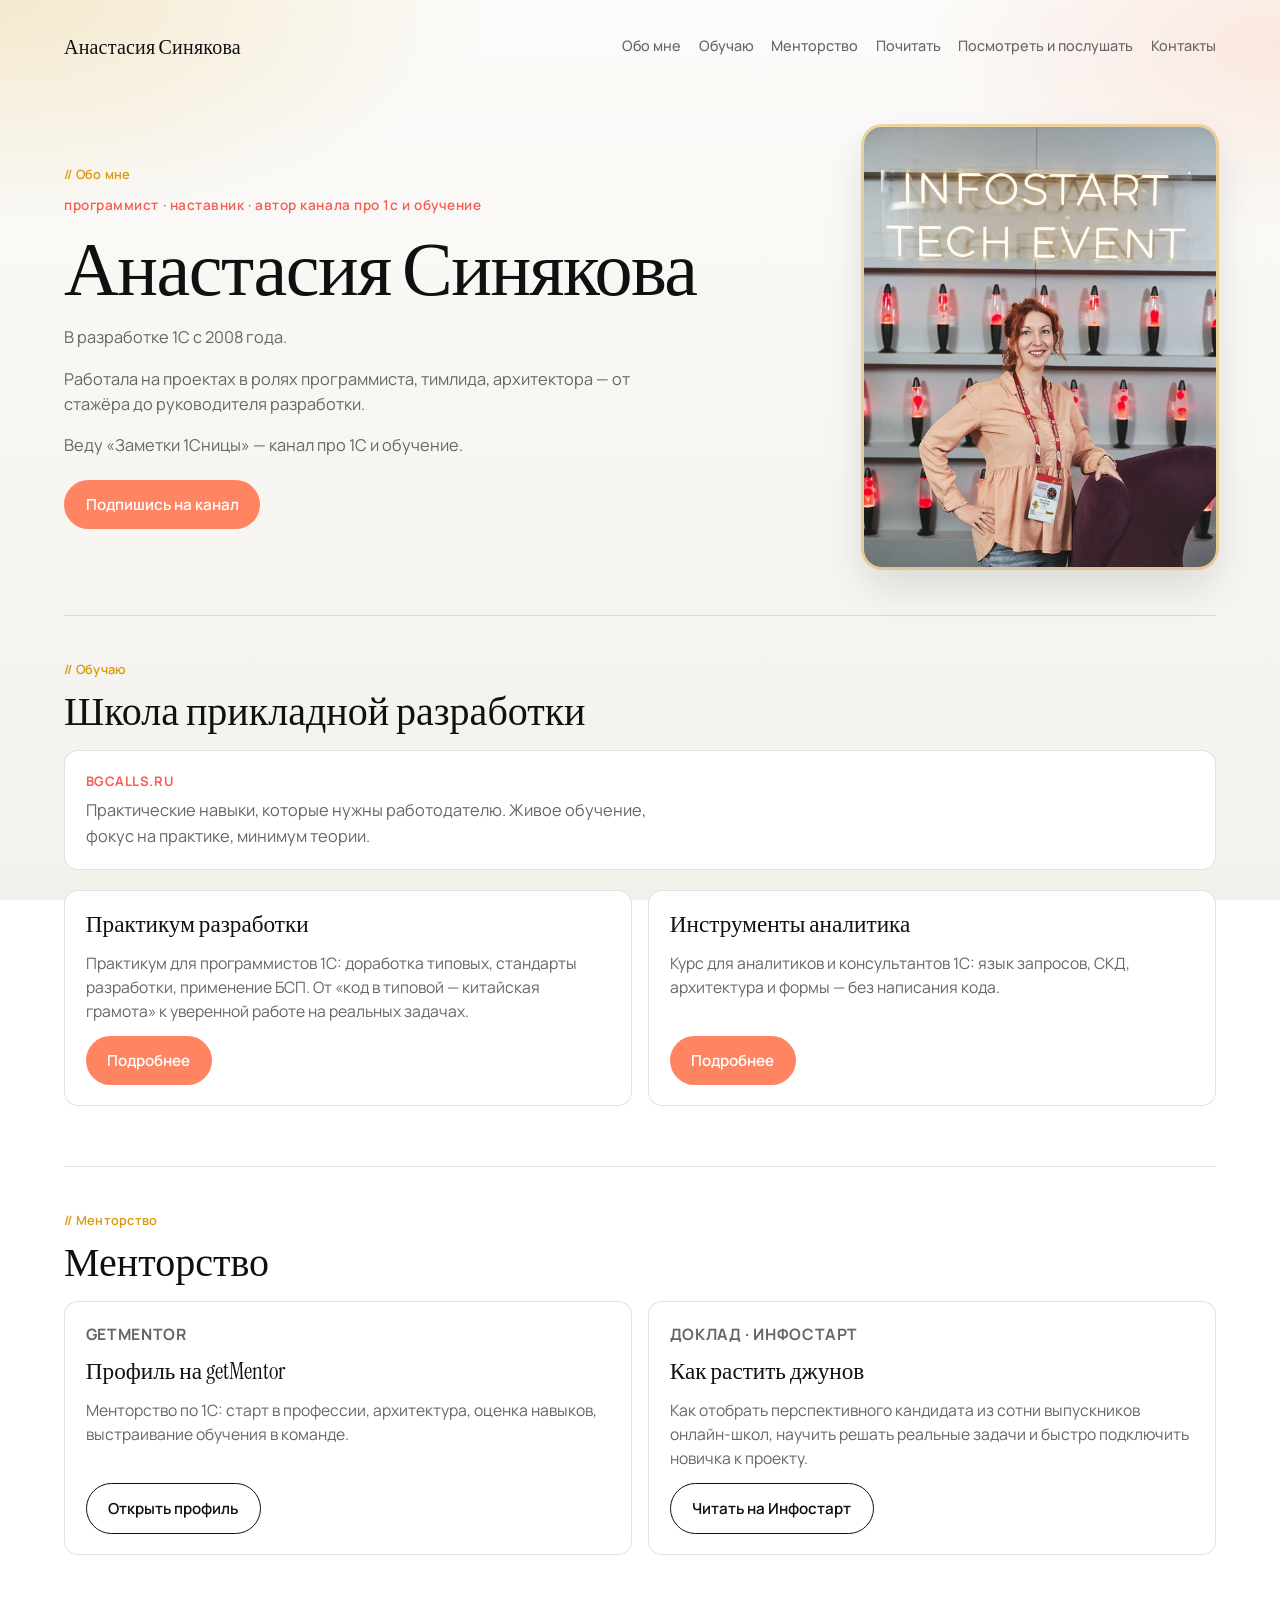
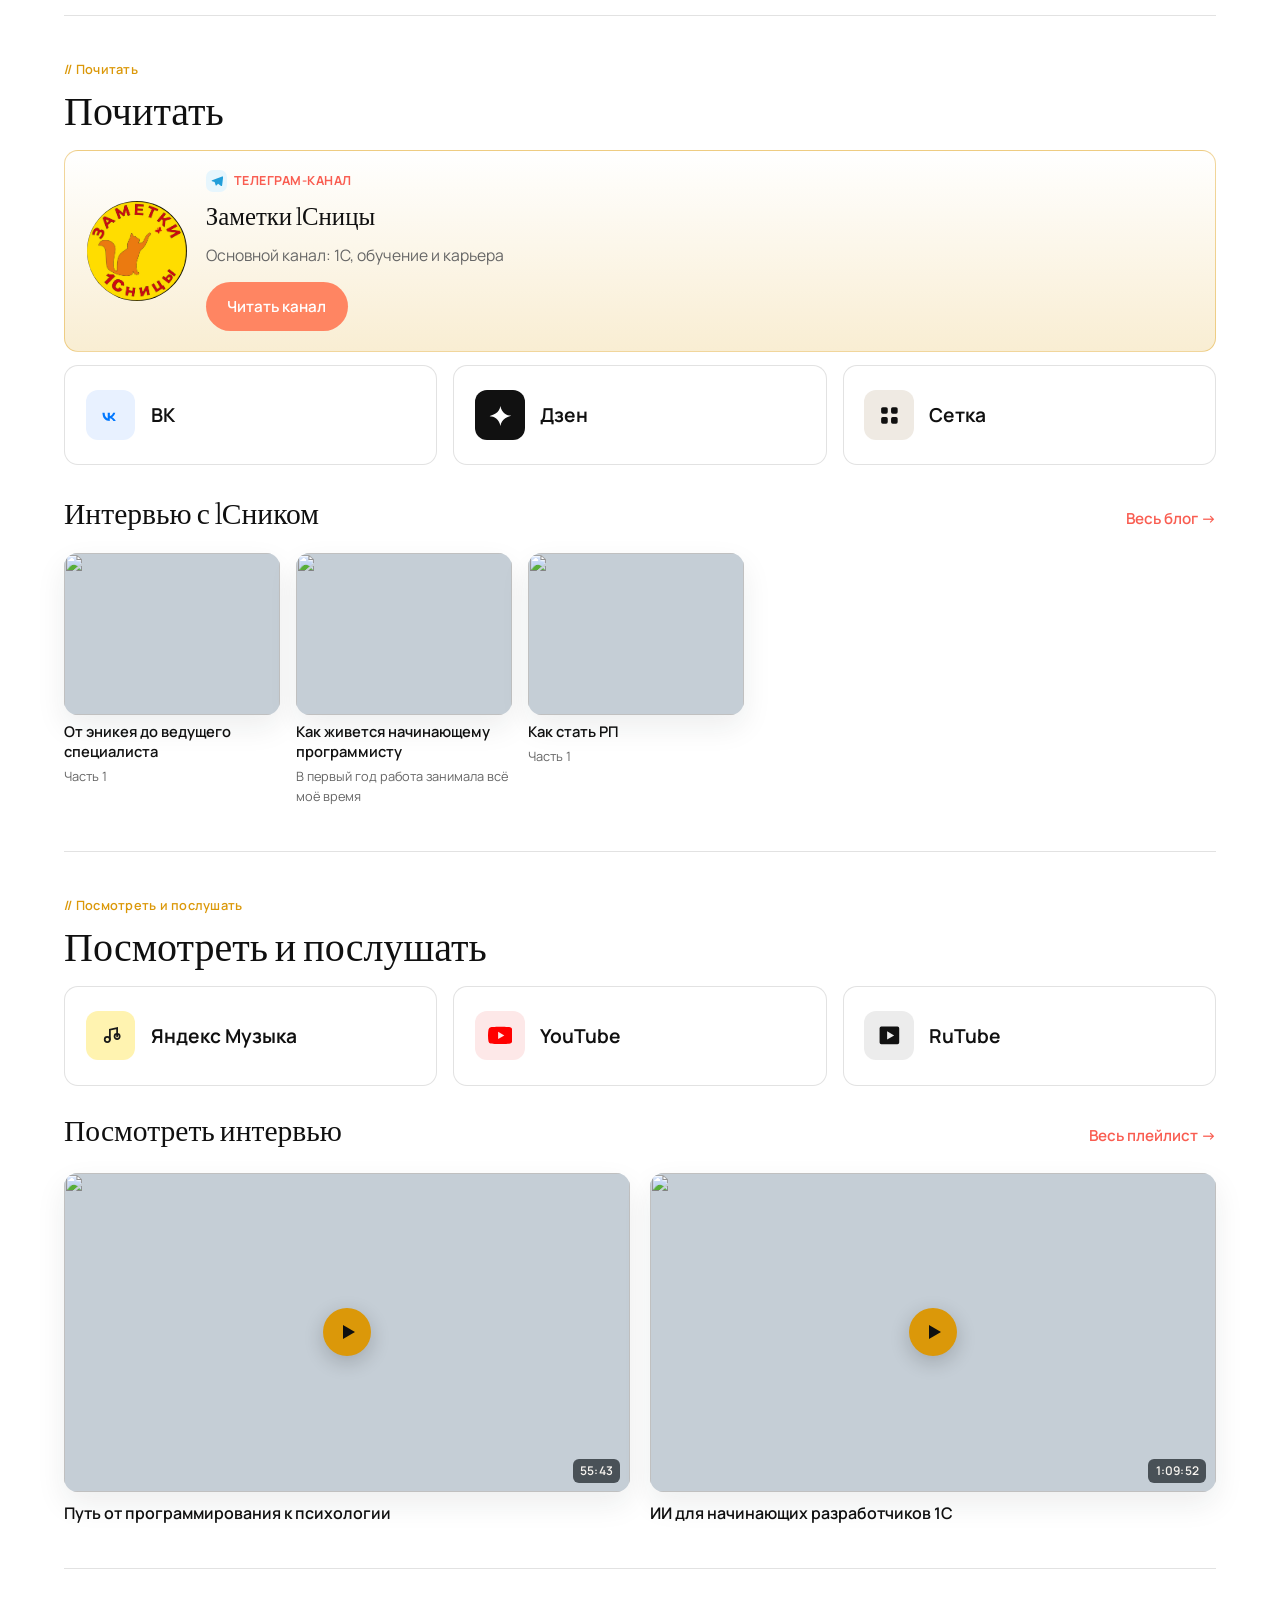
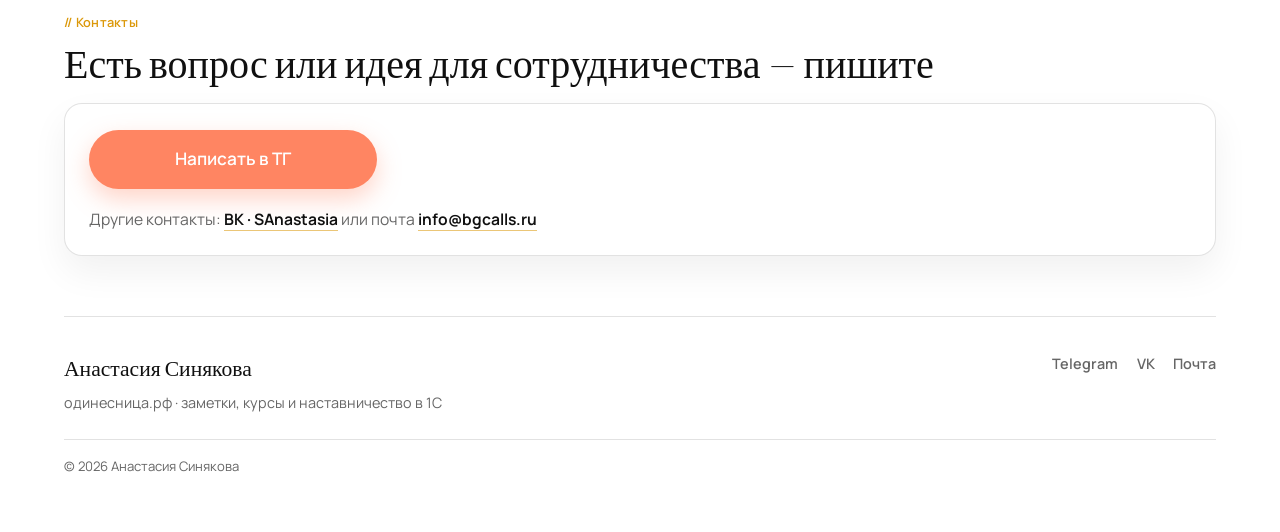
==== commit 64fb7d87: "Use HTTPS for blog links and document Tilda SSL errors. Visiting-card links pointed at http://blog…;" ====
--- a/index.html
+++ b/index.html
@@ -3,11 +3,8 @@
 <head>
   <meta charset="UTF-8" />
   <meta name="viewport" content="width=device-width, initial-scale=1" />
-  <title>Учу программистов 1С разбираться в типовых и доводить задачи до рабочего результата. В разработке с 2008 года.</title>
-  <meta name="description" content="Учу программистов 1С разбираться в типовых и доводить задачи до рабочего результата. В разработке с 2008 года." />
-  <meta property="og:title" content="Учу программистов 1С разбираться в типовых и доводить задачи до рабочего результата. В разработке с 2008 года." />
-  <meta property="og:description" content="Учу программистов 1С разбираться в типовых и доводить задачи до рабочего результата. В разработке с 2008 года." />
-  <meta property="og:type" content="website" />
+  <title>Анастасия Синякова — одинесница.рф</title>
+  <meta name="description" content="Анастасия Синякова — программист 1С, наставник, автор канала про 1С и обучение." />
   <link rel="preconnect" href="https://fonts.googleapis.com" />
   <link rel="preconnect" href="https://fonts.gstatic.com" crossorigin />
   <link href="https://fonts.googleapis.com/css2?family=Instrument+Serif:ital@0;1&family=Manrope:wght@400;500;600;700&display=swap" rel="stylesheet" />
@@ -19,15 +16,14 @@
   <div class="page">
     <header class="site-header">
       <a class="logo" href="#about">Анастасия Синякова</a>
-      <div class="header-tools">
-        <nav class="nav" aria-label="Разделы">
-          <a href="#about">Обо мне</a>
-          <a href="#obuchayu">Обучение</a>
-          <a href="#read">Блог</a>
-          <a href="#contacts">Контакты</a>
-        </nav>
-        <a class="btn btn-primary header-cta" href="https://t.me/+wNGBO4AsERg1Nzli" target="_blank" rel="noopener">Подпишись на канал</a>
-      </div>
+      <nav class="nav" aria-label="Разделы">
+        <a href="#about">Обо мне</a>
+        <a href="#obuchayu">Обучаю</a>
+        <a href="#mentor">Менторство</a>
+        <a href="#read">Почитать</a>
+        <a href="#watch">Посмотреть и послушать</a>
+        <a href="#contacts">Контакты</a>
+      </nav>
     </header>
 
     <main>
@@ -37,15 +33,16 @@
           <p class="eyebrow">программист · наставник · автор канала про 1С и обучение</p>
           <h1>Анастасия&nbsp;Синякова</h1>
           <p class="section-text">
-            Учу программистов 1С разбираться в типовых и доводить задачи до рабочего результата.
-          </p>
-          <p class="section-text">
-            В разработке с 2008&nbsp;года.
+            В разработке 1С с 2008&nbsp;года.
+          </p>
+          <p class="section-text">
+            Работала на проектах в ролях программиста, тимлида, архитектора —
+            от стажёра до руководителя разработки.
           </p>
           <p class="section-text">
             Веду «Заметки&nbsp;1Сницы» — канал про 1С и обучение.
           </p>
-          <a class="btn btn-primary" href="https://t.me/+wNGBO4AsERg1Nzli" target="_blank" rel="noopener">
+          <a class="btn btn-primary" href="https://t.me/yellow_note" target="_blank" rel="noopener">
             Подпишись на канал
           </a>
         </div>
@@ -83,49 +80,21 @@
             <a class="btn btn-primary" href="https://bgcalls.ru/tools" target="_blank" rel="noopener">Подробнее</a>
           </article>
         </div>
-        <div class="section-head school-reviews-head">
-          <h3 class="interviews-title">Отзывы учеников</h3>
-        </div>
-        <div class="review-slider">
-          <div class="review-track" tabindex="0" aria-label="Отзывы учеников">
-            <article class="review-card">
-              <img src="assets/review-anna.jpg" alt="Анна" width="114" height="112" />
-              <h3>Анна</h3>
-              <p>Чувствую, что я в самом деле могу прийти, разобраться, и выполнить задачу. Понятно, что еще не любую. И не наилучшим образом. Но это дело наживное. Я хотела практику — я ее получила.</p>
-            </article>
-            <article class="review-card">
-              <img src="assets/review-anton.jpg" alt="Антон" width="129" height="124" />
-              <h3>Антон</h3>
-              <p>При поиске работы большинство тестовых заданий так или иначе были похожи на задачи курса и справиться с ними было уже не сложно. И не приходилось краснеть на собеседованиях. По итогам курса мне удалось устроиться на работу с предварительной оценкой грейда в Джун +</p>
-            </article>
-            <article class="review-card">
-              <img src="assets/review-ekaterina.jpg" alt="Екатерина" width="123" height="122" />
-              <h3>Екатерина</h3>
-              <p>Очень понравились два коротких видеоролика, где Вы «ходили» по процедурам и функциям типовой конфигурации. Это как тёмный и страшный лес, по которому тебя провели с фонариком.</p>
-            </article>
-          </div>
-          <div class="review-nav">
-            <button type="button" class="review-arrow" data-dir="-1" aria-label="Предыдущий отзыв">
-              <svg viewBox="0 0 24 24" aria-hidden="true"><path d="M14.5 6.5 9 12l5.5 5.5" fill="none" stroke="currentColor" stroke-width="1.8" stroke-linecap="round" stroke-linejoin="round"/></svg>
-            </button>
-            <button type="button" class="review-arrow" data-dir="1" aria-label="Следующий отзыв">
-              <svg viewBox="0 0 24 24" aria-hidden="true"><path d="M9.5 6.5 15 12l-5.5 5.5" fill="none" stroke="currentColor" stroke-width="1.8" stroke-linecap="round" stroke-linejoin="round"/></svg>
-            </button>
-          </div>
-        </div>
-        <div class="cta-row review-links">
-          <a class="btn btn-ghost" href="https://bgcalls.ru/feedback" target="_blank" rel="noopener">Отзывы о практикуме</a>
-        </div>
       </section>
 
       <section class="section reveal" id="mentor">
         <p class="section-label">// Менторство</p>
         <h2>Менторство</h2>
-        <div class="course-grid mentor-layout">
-          <div class="mentor-actions">
-            <a class="btn btn-ghost" href="https://getmentor.dev/mentor/anastasiia-siniakova-1230" target="_blank" rel="noopener">Я на Getmentor</a>
-            <a class="btn btn-ghost" href="https://vk.ru/topic-222987067_64391719" target="_blank" rel="noopener">Отзывы о менторе в ВК</a>
-          </div>
+        <div class="course-grid stagger-in">
+          <article class="mentor-card">
+            <p class="school-kicker">getMentor</p>
+            <h3>Профиль на getMentor</h3>
+            <p>
+              Менторство по 1С: старт в профессии, архитектура, оценка навыков,
+              выстраивание обучения в команде.
+            </p>
+            <a class="btn btn-ghost" href="https://getmentor.dev/mentor/anastasiia-siniakova-1230" target="_blank" rel="noopener">Открыть профиль</a>
+          </article>
           <article class="mentor-card">
             <p class="school-kicker">Доклад · Инфостарт</p>
             <h3>Как растить джунов</h3>
@@ -138,27 +107,10 @@
         </div>
       </section>
 
-      <section class="section reveal" id="companies">
-        <p class="section-label">// Для компаний</p>
-        <h2>Для компаний</h2>
-        <div class="course-grid">
-          <article class="course-card">
-            <h3>Если команда уже есть</h3>
-            <p>Проведу обучение ваших сотрудников.</p>
-            <a class="btn btn-primary" href="https://t.me/sAnastasia" target="_blank" rel="noopener">Написать</a>
-          </article>
-          <article class="course-card">
-            <h3>Если есть вакансия</h3>
-            <p>Присылайте — опубликую в чате выпускников.</p>
-            <a class="btn btn-primary" href="https://t.me/sAnastasia" target="_blank" rel="noopener">Прислать вакансию</a>
-          </article>
-        </div>
-      </section>
-
       <section class="section reveal" id="read">
         <p class="section-label">// Почитать</p>
         <h2>Почитать</h2>
-        <a class="social-card social-card-main read-main" href="https://t.me/+wNGBO4AsERg1Nzli" target="_blank" rel="noopener">
+        <a class="social-card social-card-main read-main" href="https://t.me/yellow_note" target="_blank" rel="noopener">
           <img class="channel-logo" src="assets/zametki.png" alt="Логотип канала «Заметки 1Сницы»" width="160" height="160" />
           <span class="social-card-copy">
             <span class="social-label">
@@ -195,24 +147,24 @@
 
         <div class="section-head interviews-head interview-read-head">
           <h3 class="interviews-title">Интервью с 1Сником</h3>
-          <a class="text-link" href="http://blog.одинесница.рф/" target="_blank" rel="noopener">Весь блог →</a>
+          <a class="text-link" href="https://blog.одинесница.рф/" target="_blank" rel="noopener">Весь блог →</a>
         </div>
         <div class="interview-read-grid">
-          <a class="video-card" href="http://blog.одинесница.рф/tpost/0s7syhnmv1-intervyu-s-1snikom-ot-enikeya-do-vedusch" target="_blank" rel="noopener">
+          <a class="video-card" href="https://blog.одинесница.рф/tpost/0s7syhnmv1-intervyu-s-1snikom-ot-enikeya-do-vedusch" target="_blank" rel="noopener">
             <div class="video-thumb">
               <img src="https://static.tildacdn.com/tild6235-3333-4665-b234-373862363865/image.png" alt="" loading="lazy" />
             </div>
             <h3>От эникея до ведущего специалиста</h3>
             <p class="article-note">Часть 1</p>
           </a>
-          <a class="video-card" href="http://blog.одинесница.рф/tpost/lai8ue43l1-intervyu-s-1snikom-kak-zhivetsya-nachina" target="_blank" rel="noopener">
+          <a class="video-card" href="https://blog.одинесница.рф/tpost/lai8ue43l1-intervyu-s-1snikom-kak-zhivetsya-nachina" target="_blank" rel="noopener">
             <div class="video-thumb">
               <img src="https://static.tildacdn.com/tild6363-3531-4633-b535-323333633936/image.png" alt="" loading="lazy" />
             </div>
             <h3>Как живется начинающему программисту</h3>
             <p class="article-note">В первый год работа занимала всё моё время</p>
           </a>
-          <a class="video-card" href="http://blog.одинесница.рф/tpost/818u0ktoh1-intervyu-s-1snikom-kak-stat-rp-chast-1" target="_blank" rel="noopener">
+          <a class="video-card" href="https://blog.одинесница.рф/tpost/818u0ktoh1-intervyu-s-1snikom-kak-stat-rp-chast-1" target="_blank" rel="noopener">
             <div class="video-thumb">
               <img src="https://static.tildacdn.com/tild3832-6535-4434-b035-333164666361/c5cf73d6ce5228ad607a.jpg" alt="" loading="lazy" />
             </div>
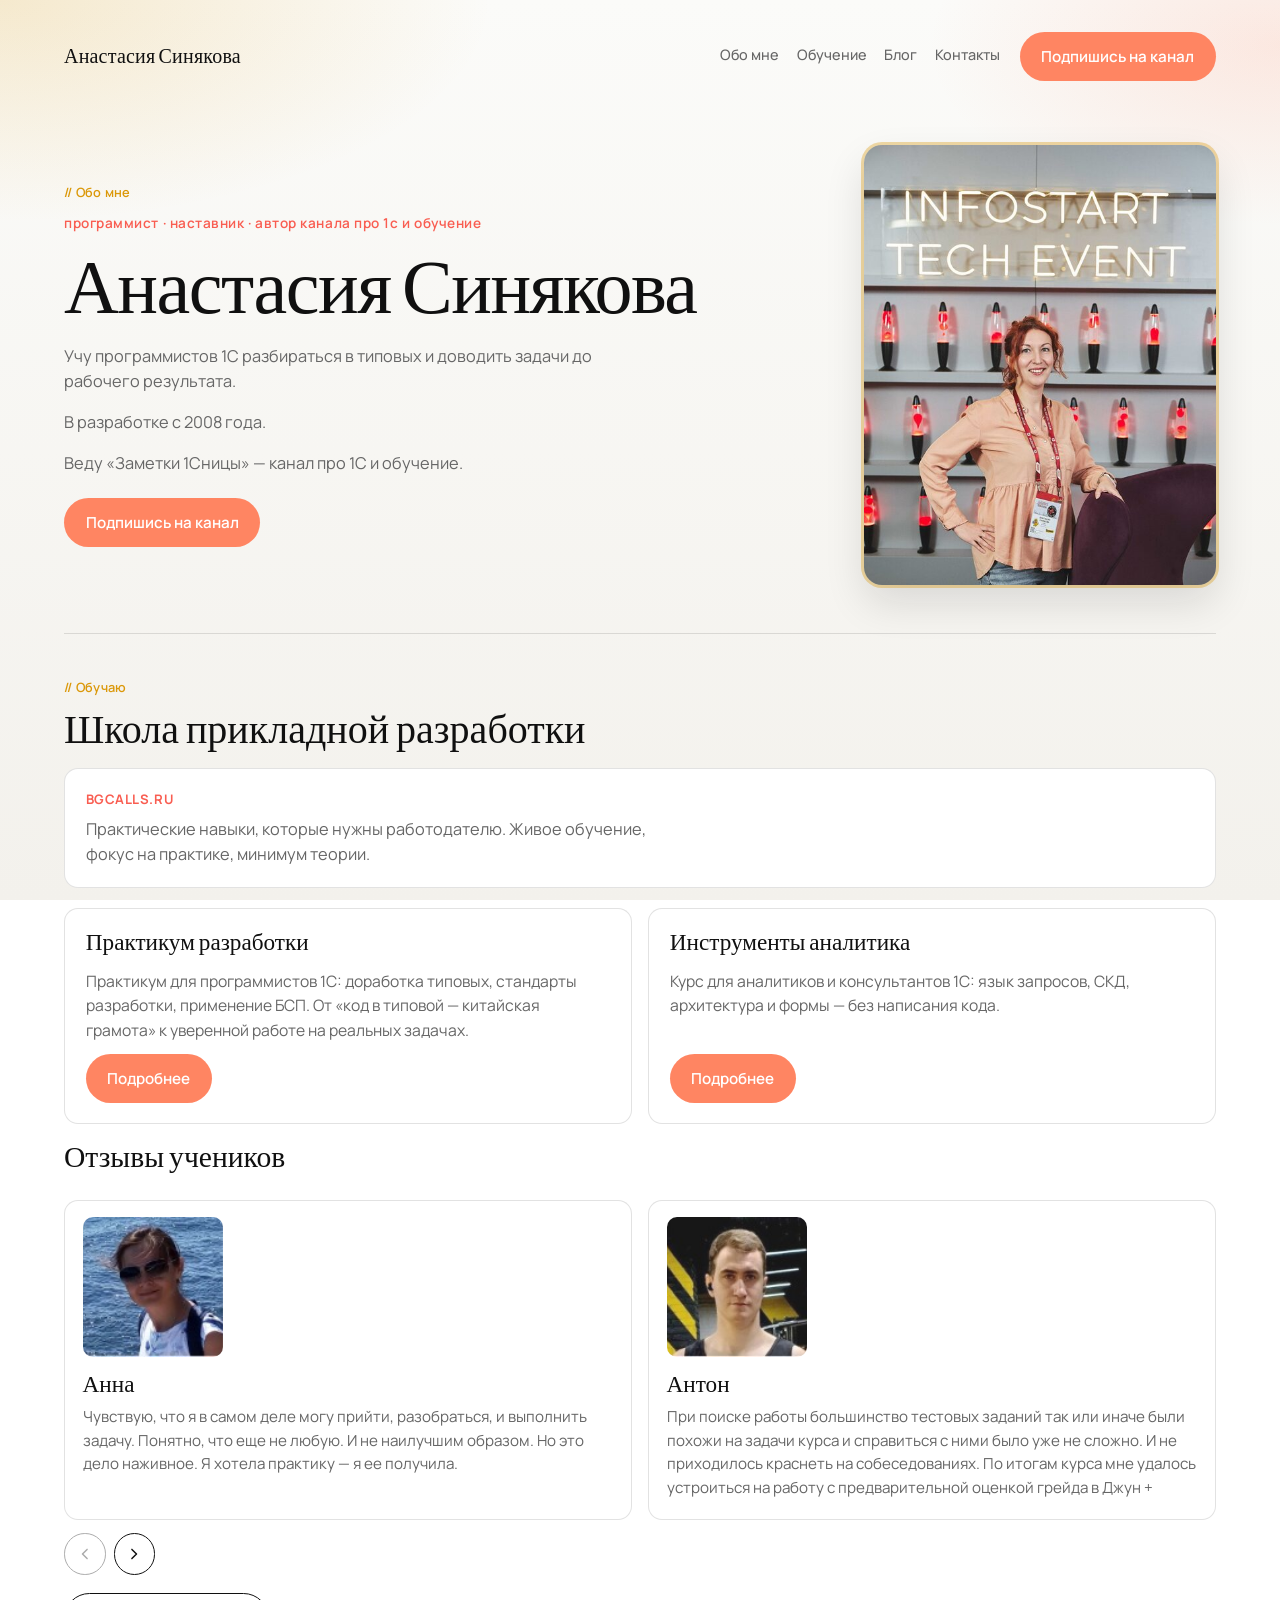
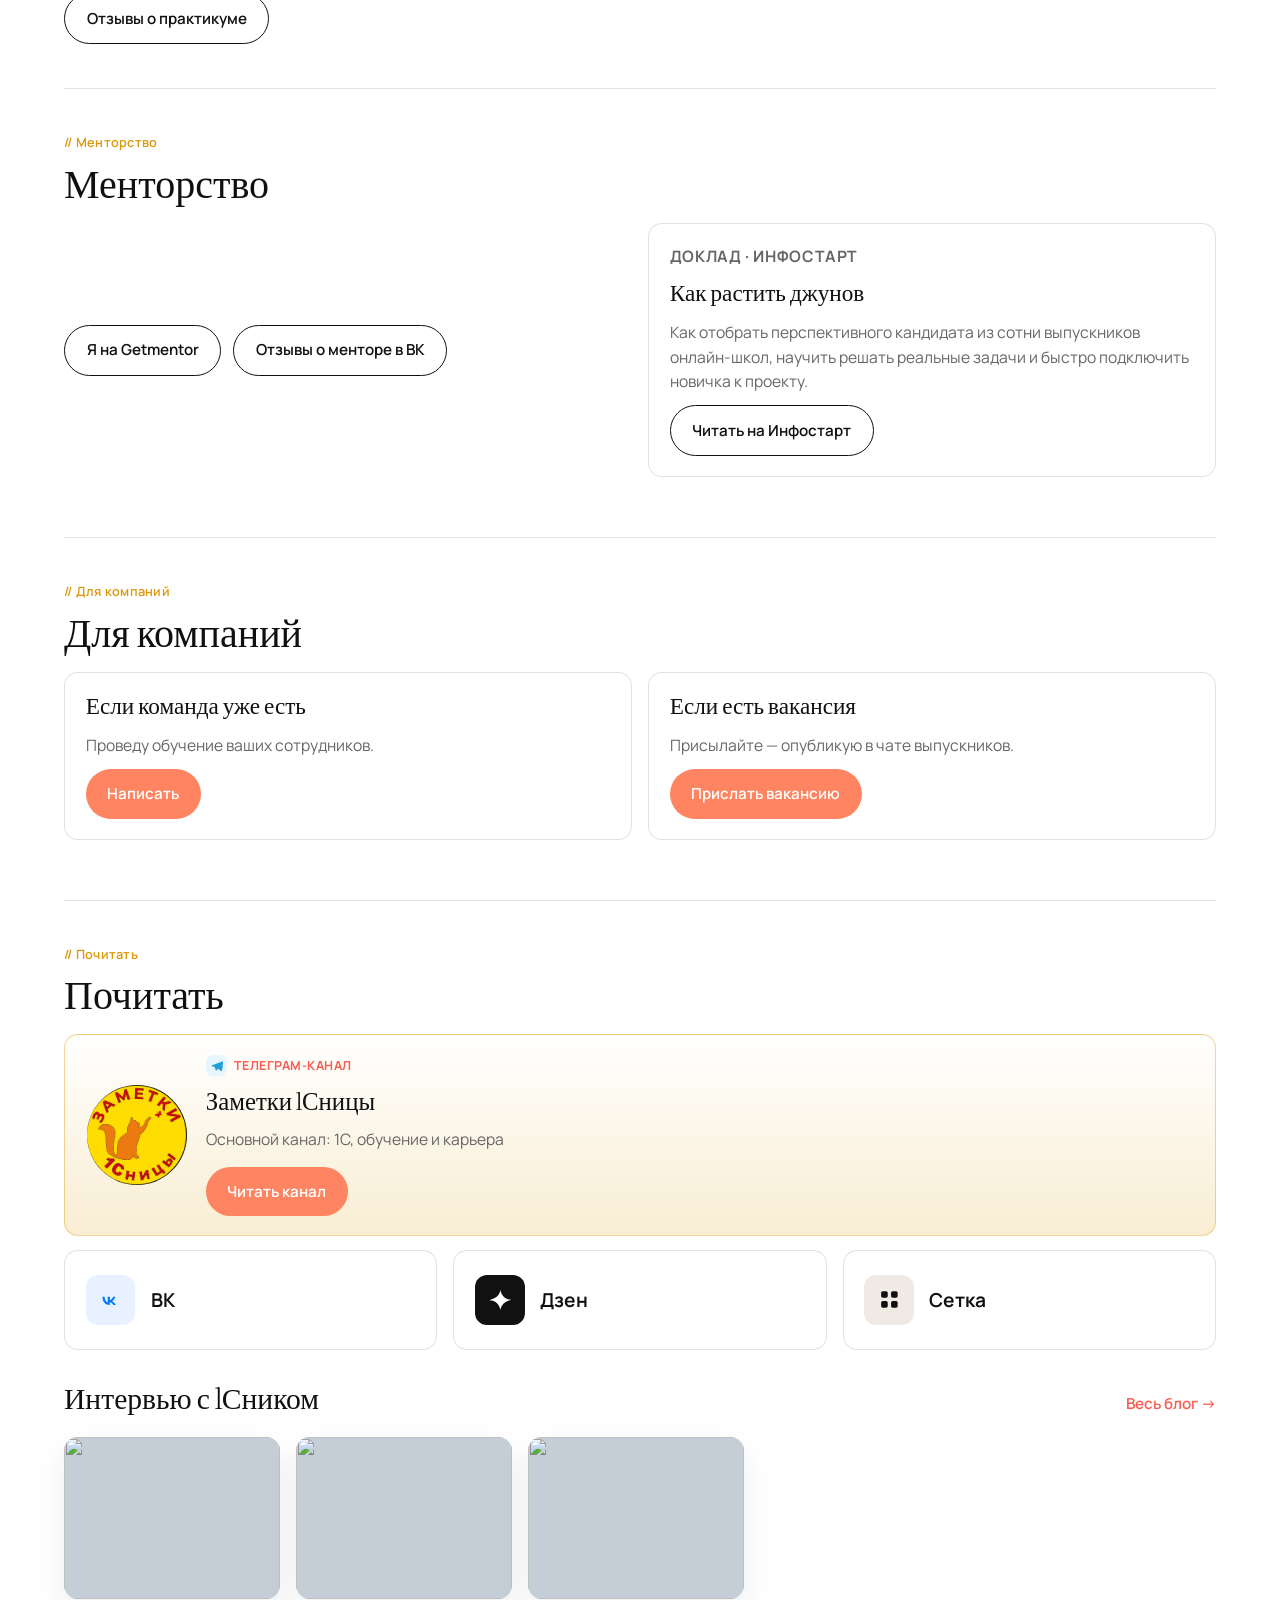
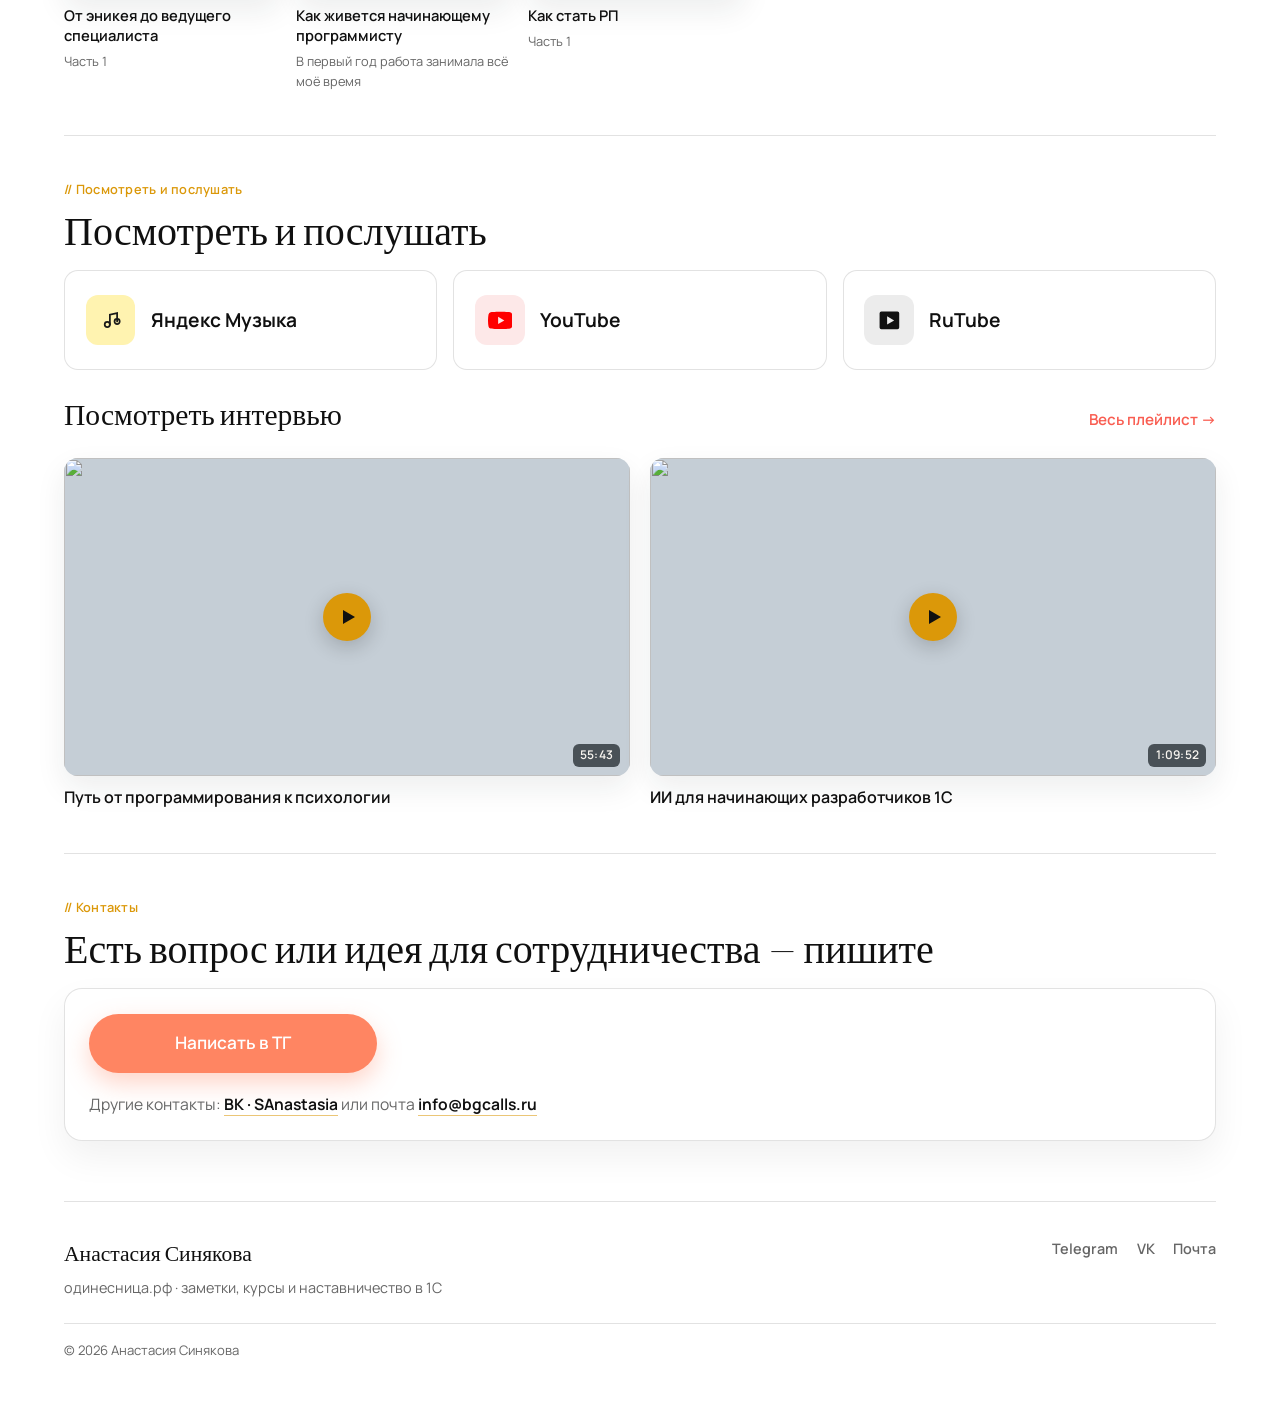
==== commit c11c66ca: "Merge branch 'cursor/restyle-read-and-watch-sections'" ====
--- a/index.html
+++ b/index.html
@@ -3,8 +3,11 @@
 <head>
   <meta charset="UTF-8" />
   <meta name="viewport" content="width=device-width, initial-scale=1" />
-  <title>Анастасия Синякова — одинесница.рф</title>
-  <meta name="description" content="Анастасия Синякова — программист 1С, наставник, автор канала про 1С и обучение." />
+  <title>Учу программистов 1С разбираться в типовых и доводить задачи до рабочего результата. В разработке с 2008 года.</title>
+  <meta name="description" content="Учу программистов 1С разбираться в типовых и доводить задачи до рабочего результата. В разработке с 2008 года." />
+  <meta property="og:title" content="Учу программистов 1С разбираться в типовых и доводить задачи до рабочего результата. В разработке с 2008 года." />
+  <meta property="og:description" content="Учу программистов 1С разбираться в типовых и доводить задачи до рабочего результата. В разработке с 2008 года." />
+  <meta property="og:type" content="website" />
   <link rel="preconnect" href="https://fonts.googleapis.com" />
   <link rel="preconnect" href="https://fonts.gstatic.com" crossorigin />
   <link href="https://fonts.googleapis.com/css2?family=Instrument+Serif:ital@0;1&family=Manrope:wght@400;500;600;700&display=swap" rel="stylesheet" />
@@ -16,14 +19,15 @@
   <div class="page">
     <header class="site-header">
       <a class="logo" href="#about">Анастасия Синякова</a>
-      <nav class="nav" aria-label="Разделы">
-        <a href="#about">Обо мне</a>
-        <a href="#obuchayu">Обучаю</a>
-        <a href="#mentor">Менторство</a>
-        <a href="#read">Почитать</a>
-        <a href="#watch">Посмотреть и послушать</a>
-        <a href="#contacts">Контакты</a>
-      </nav>
+      <div class="header-tools">
+        <nav class="nav" aria-label="Разделы">
+          <a href="#about">Обо мне</a>
+          <a href="#obuchayu">Обучение</a>
+          <a href="#read">Блог</a>
+          <a href="#contacts">Контакты</a>
+        </nav>
+        <a class="btn btn-primary header-cta" href="https://t.me/+wNGBO4AsERg1Nzli" target="_blank" rel="noopener">Подпишись на канал</a>
+      </div>
     </header>
 
     <main>
@@ -33,16 +37,15 @@
           <p class="eyebrow">программист · наставник · автор канала про 1С и обучение</p>
           <h1>Анастасия&nbsp;Синякова</h1>
           <p class="section-text">
-            В разработке 1С с 2008&nbsp;года.
+            Учу программистов 1С разбираться в типовых и доводить задачи до рабочего результата.
           </p>
           <p class="section-text">
-            Работала на проектах в ролях программиста, тимлида, архитектора —
-            от стажёра до руководителя разработки.
+            В разработке с 2008&nbsp;года.
           </p>
           <p class="section-text">
             Веду «Заметки&nbsp;1Сницы» — канал про 1С и обучение.
           </p>
-          <a class="btn btn-primary" href="https://t.me/yellow_note" target="_blank" rel="noopener">
+          <a class="btn btn-primary" href="https://t.me/+wNGBO4AsERg1Nzli" target="_blank" rel="noopener">
             Подпишись на канал
           </a>
         </div>
@@ -80,21 +83,49 @@
             <a class="btn btn-primary" href="https://bgcalls.ru/tools" target="_blank" rel="noopener">Подробнее</a>
           </article>
         </div>
+        <div class="section-head school-reviews-head">
+          <h3 class="interviews-title">Отзывы учеников</h3>
+        </div>
+        <div class="review-slider">
+          <div class="review-track" tabindex="0" aria-label="Отзывы учеников">
+            <article class="review-card">
+              <img src="assets/review-anna.jpg" alt="Анна" width="114" height="112" />
+              <h3>Анна</h3>
+              <p>Чувствую, что я в самом деле могу прийти, разобраться, и выполнить задачу. Понятно, что еще не любую. И не наилучшим образом. Но это дело наживное. Я хотела практику — я ее получила.</p>
+            </article>
+            <article class="review-card">
+              <img src="assets/review-anton.jpg" alt="Антон" width="129" height="124" />
+              <h3>Антон</h3>
+              <p>При поиске работы большинство тестовых заданий так или иначе были похожи на задачи курса и справиться с ними было уже не сложно. И не приходилось краснеть на собеседованиях. По итогам курса мне удалось устроиться на работу с предварительной оценкой грейда в Джун +</p>
+            </article>
+            <article class="review-card">
+              <img src="assets/review-ekaterina.jpg" alt="Екатерина" width="123" height="122" />
+              <h3>Екатерина</h3>
+              <p>Очень понравились два коротких видеоролика, где Вы «ходили» по процедурам и функциям типовой конфигурации. Это как тёмный и страшный лес, по которому тебя провели с фонариком.</p>
+            </article>
+          </div>
+          <div class="review-nav">
+            <button type="button" class="review-arrow" data-dir="-1" aria-label="Предыдущий отзыв">
+              <svg viewBox="0 0 24 24" aria-hidden="true"><path d="M14.5 6.5 9 12l5.5 5.5" fill="none" stroke="currentColor" stroke-width="1.8" stroke-linecap="round" stroke-linejoin="round"/></svg>
+            </button>
+            <button type="button" class="review-arrow" data-dir="1" aria-label="Следующий отзыв">
+              <svg viewBox="0 0 24 24" aria-hidden="true"><path d="M9.5 6.5 15 12l-5.5 5.5" fill="none" stroke="currentColor" stroke-width="1.8" stroke-linecap="round" stroke-linejoin="round"/></svg>
+            </button>
+          </div>
+        </div>
+        <div class="cta-row review-links">
+          <a class="btn btn-ghost" href="https://bgcalls.ru/feedback" target="_blank" rel="noopener">Отзывы о практикуме</a>
+        </div>
       </section>
 
       <section class="section reveal" id="mentor">
         <p class="section-label">// Менторство</p>
         <h2>Менторство</h2>
-        <div class="course-grid stagger-in">
-          <article class="mentor-card">
-            <p class="school-kicker">getMentor</p>
-            <h3>Профиль на getMentor</h3>
-            <p>
-              Менторство по 1С: старт в профессии, архитектура, оценка навыков,
-              выстраивание обучения в команде.
-            </p>
-            <a class="btn btn-ghost" href="https://getmentor.dev/mentor/anastasiia-siniakova-1230" target="_blank" rel="noopener">Открыть профиль</a>
-          </article>
+        <div class="course-grid mentor-layout">
+          <div class="mentor-actions">
+            <a class="btn btn-ghost" href="https://getmentor.dev/mentor/anastasiia-siniakova-1230" target="_blank" rel="noopener">Я на Getmentor</a>
+            <a class="btn btn-ghost" href="https://vk.ru/topic-222987067_64391719" target="_blank" rel="noopener">Отзывы о менторе в ВК</a>
+          </div>
           <article class="mentor-card">
             <p class="school-kicker">Доклад · Инфостарт</p>
             <h3>Как растить джунов</h3>
@@ -107,10 +138,27 @@
         </div>
       </section>
 
+      <section class="section reveal" id="companies">
+        <p class="section-label">// Для компаний</p>
+        <h2>Для компаний</h2>
+        <div class="course-grid">
+          <article class="course-card">
+            <h3>Если команда уже есть</h3>
+            <p>Проведу обучение ваших сотрудников.</p>
+            <a class="btn btn-primary" href="https://t.me/sAnastasia" target="_blank" rel="noopener">Написать</a>
+          </article>
+          <article class="course-card">
+            <h3>Если есть вакансия</h3>
+            <p>Присылайте — опубликую в чате выпускников.</p>
+            <a class="btn btn-primary" href="https://t.me/sAnastasia" target="_blank" rel="noopener">Прислать вакансию</a>
+          </article>
+        </div>
+      </section>
+
       <section class="section reveal" id="read">
         <p class="section-label">// Почитать</p>
         <h2>Почитать</h2>
-        <a class="social-card social-card-main read-main" href="https://t.me/yellow_note" target="_blank" rel="noopener">
+        <a class="social-card social-card-main read-main" href="https://t.me/+wNGBO4AsERg1Nzli" target="_blank" rel="noopener">
           <img class="channel-logo" src="assets/zametki.png" alt="Логотип канала «Заметки 1Сницы»" width="160" height="160" />
           <span class="social-card-copy">
             <span class="social-label">
@@ -147,24 +195,24 @@
 
         <div class="section-head interviews-head interview-read-head">
           <h3 class="interviews-title">Интервью с 1Сником</h3>
-          <a class="text-link" href="https://blog.одинесница.рф/" target="_blank" rel="noopener">Весь блог →</a>
+          <a class="text-link" href="http://blog.одинесница.рф/" target="_blank" rel="noopener">Весь блог →</a>
         </div>
         <div class="interview-read-grid">
-          <a class="video-card" href="https://blog.одинесница.рф/tpost/0s7syhnmv1-intervyu-s-1snikom-ot-enikeya-do-vedusch" target="_blank" rel="noopener">
+          <a class="video-card" href="http://blog.одинесница.рф/tpost/0s7syhnmv1-intervyu-s-1snikom-ot-enikeya-do-vedusch" target="_blank" rel="noopener">
             <div class="video-thumb">
               <img src="https://static.tildacdn.com/tild6235-3333-4665-b234-373862363865/image.png" alt="" loading="lazy" />
             </div>
             <h3>От эникея до ведущего специалиста</h3>
             <p class="article-note">Часть 1</p>
           </a>
-          <a class="video-card" href="https://blog.одинесница.рф/tpost/lai8ue43l1-intervyu-s-1snikom-kak-zhivetsya-nachina" target="_blank" rel="noopener">
+          <a class="video-card" href="http://blog.одинесница.рф/tpost/lai8ue43l1-intervyu-s-1snikom-kak-zhivetsya-nachina" target="_blank" rel="noopener">
             <div class="video-thumb">
               <img src="https://static.tildacdn.com/tild6363-3531-4633-b535-323333633936/image.png" alt="" loading="lazy" />
             </div>
             <h3>Как живется начинающему программисту</h3>
             <p class="article-note">В первый год работа занимала всё моё время</p>
           </a>
-          <a class="video-card" href="https://blog.одинесница.рф/tpost/818u0ktoh1-intervyu-s-1snikom-kak-stat-rp-chast-1" target="_blank" rel="noopener">
+          <a class="video-card" href="http://blog.одинесница.рф/tpost/818u0ktoh1-intervyu-s-1snikom-kak-stat-rp-chast-1" target="_blank" rel="noopener">
             <div class="video-thumb">
               <img src="https://static.tildacdn.com/tild3832-6535-4434-b035-333164666361/c5cf73d6ce5228ad607a.jpg" alt="" loading="lazy" />
             </div>
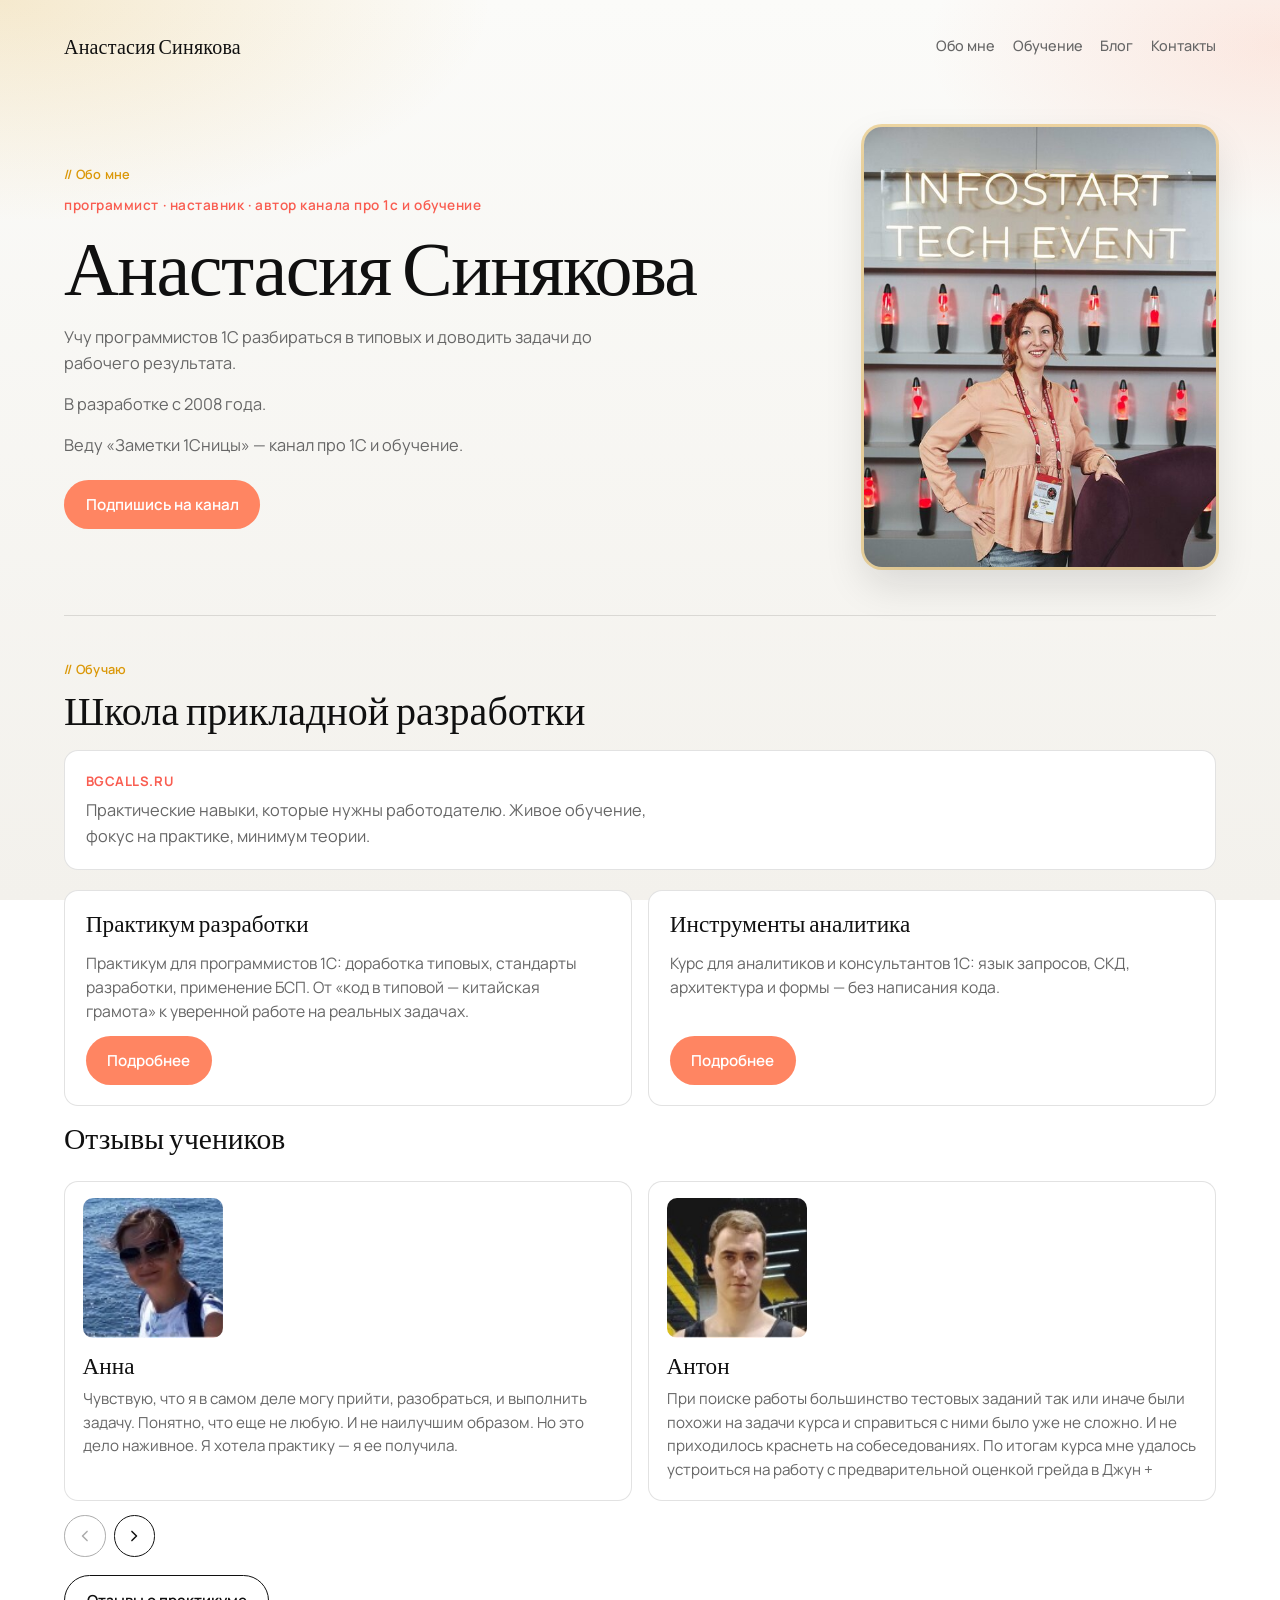
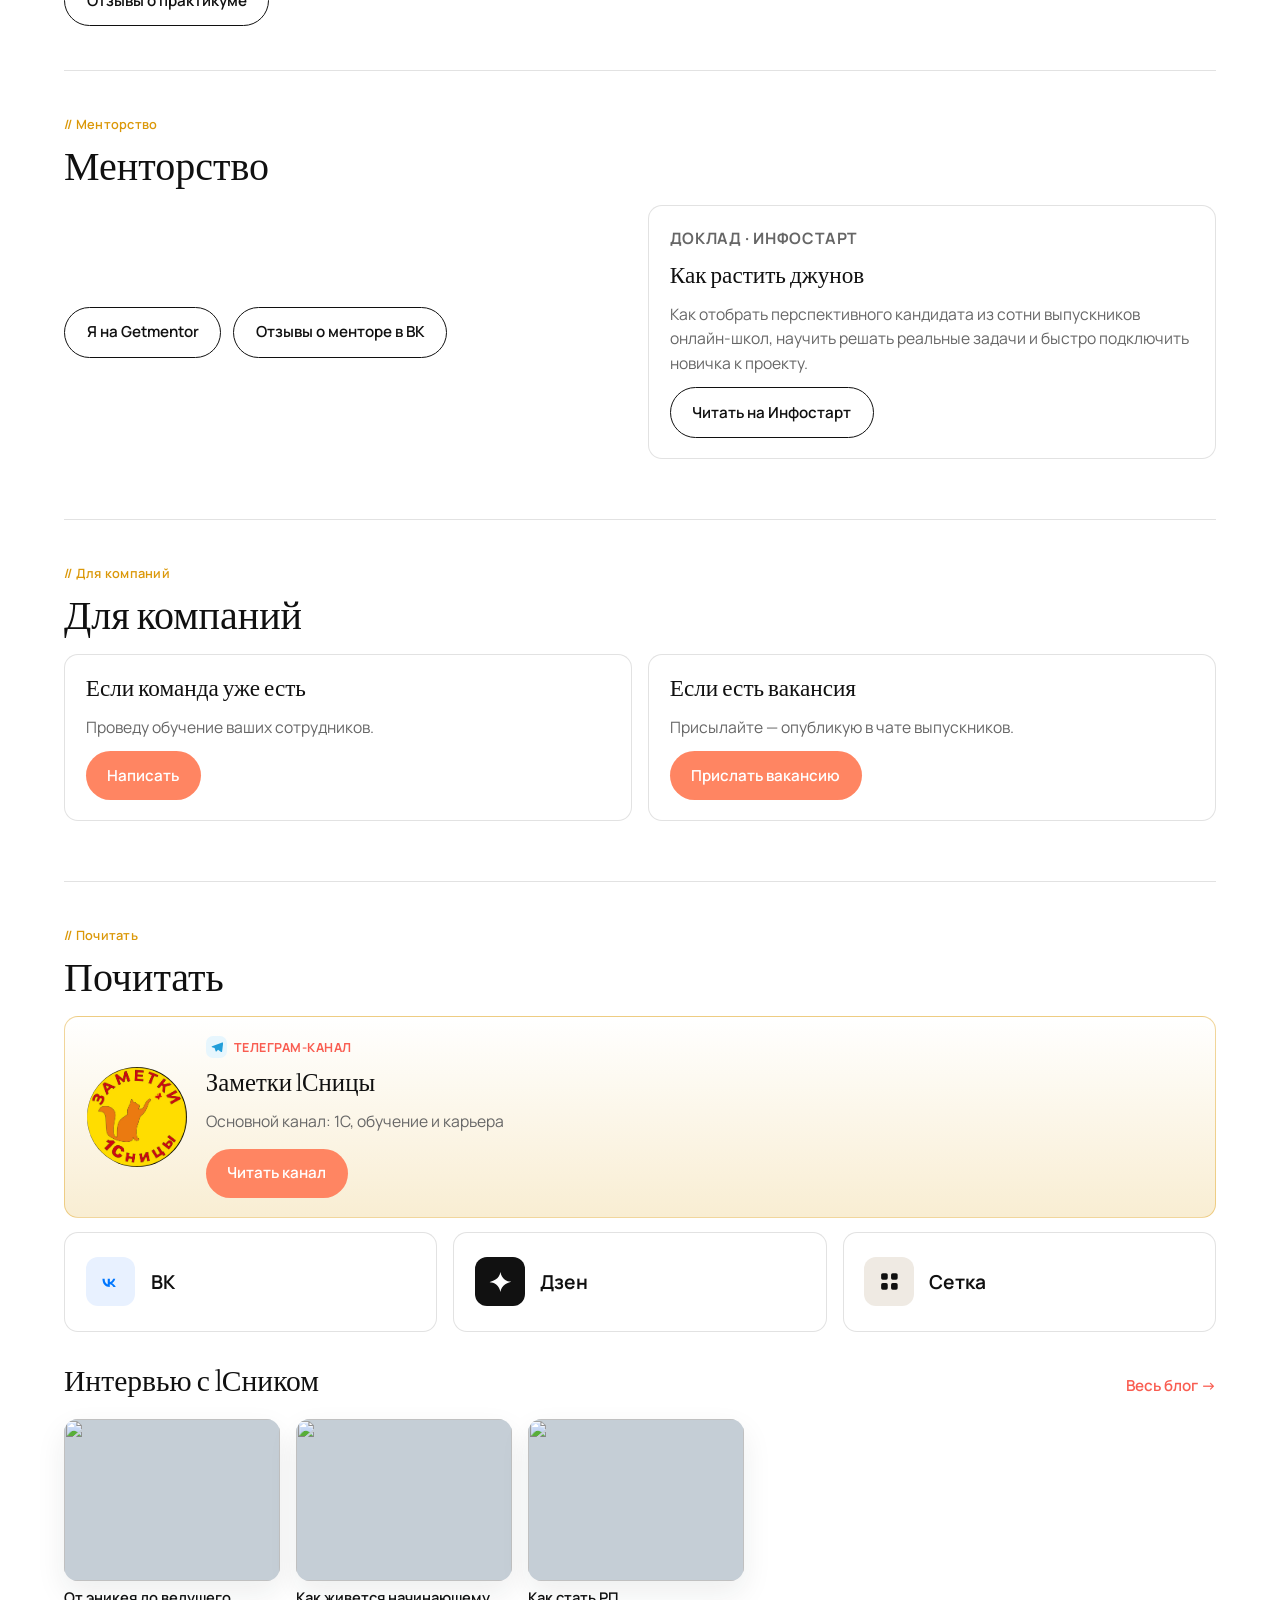
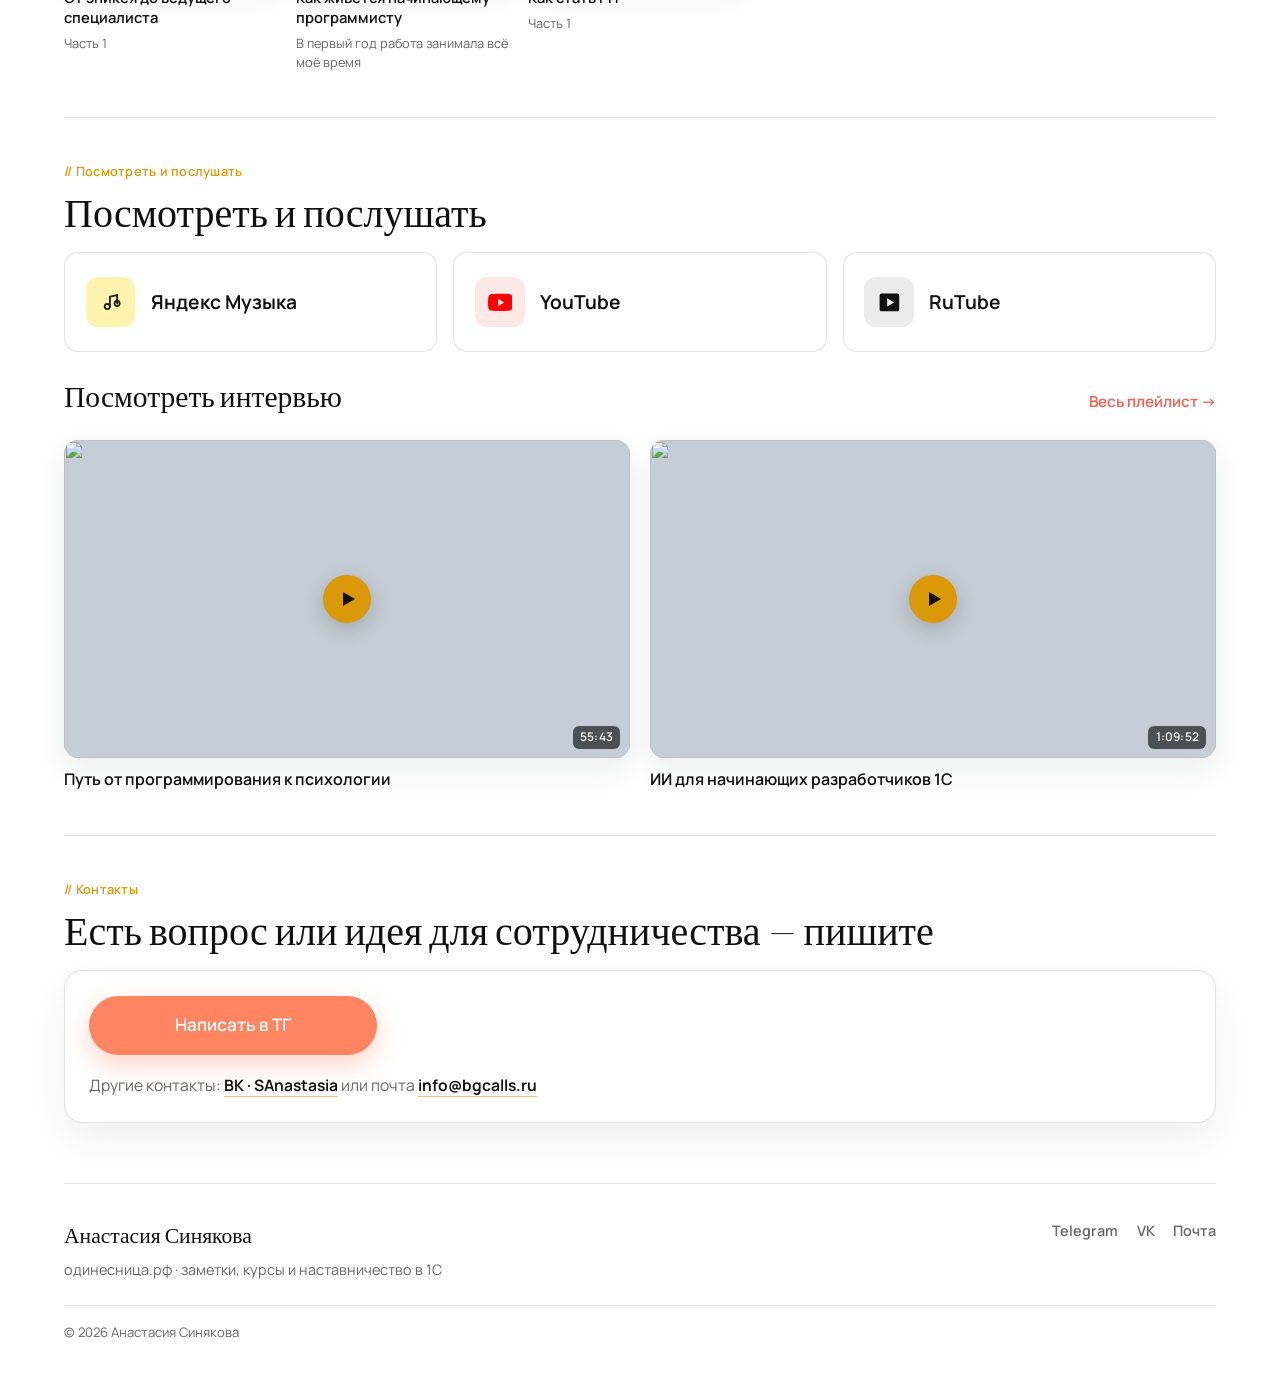
==== commit ed0e7815: "Remove subscribe CTA from the site header. Keep the hero Telegram subscribe button and leave nav lin" ====
--- a/index.html
+++ b/index.html
@@ -26,7 +26,6 @@
           <a href="#read">Блог</a>
           <a href="#contacts">Контакты</a>
         </nav>
-        <a class="btn btn-primary header-cta" href="https://t.me/+wNGBO4AsERg1Nzli" target="_blank" rel="noopener">Подпишись на канал</a>
       </div>
     </header>
 
--- a/styles.css
+++ b/styles.css
@@ -87,12 +87,6 @@
   color: var(--muted);
 }
 
-.header-cta {
-  padding: 0.55rem 1.05rem;
-  font-size: 0.9rem;
-  white-space: nowrap;
-}
-
 .nav a {
   position: relative;
   padding-bottom: 0.15rem;
